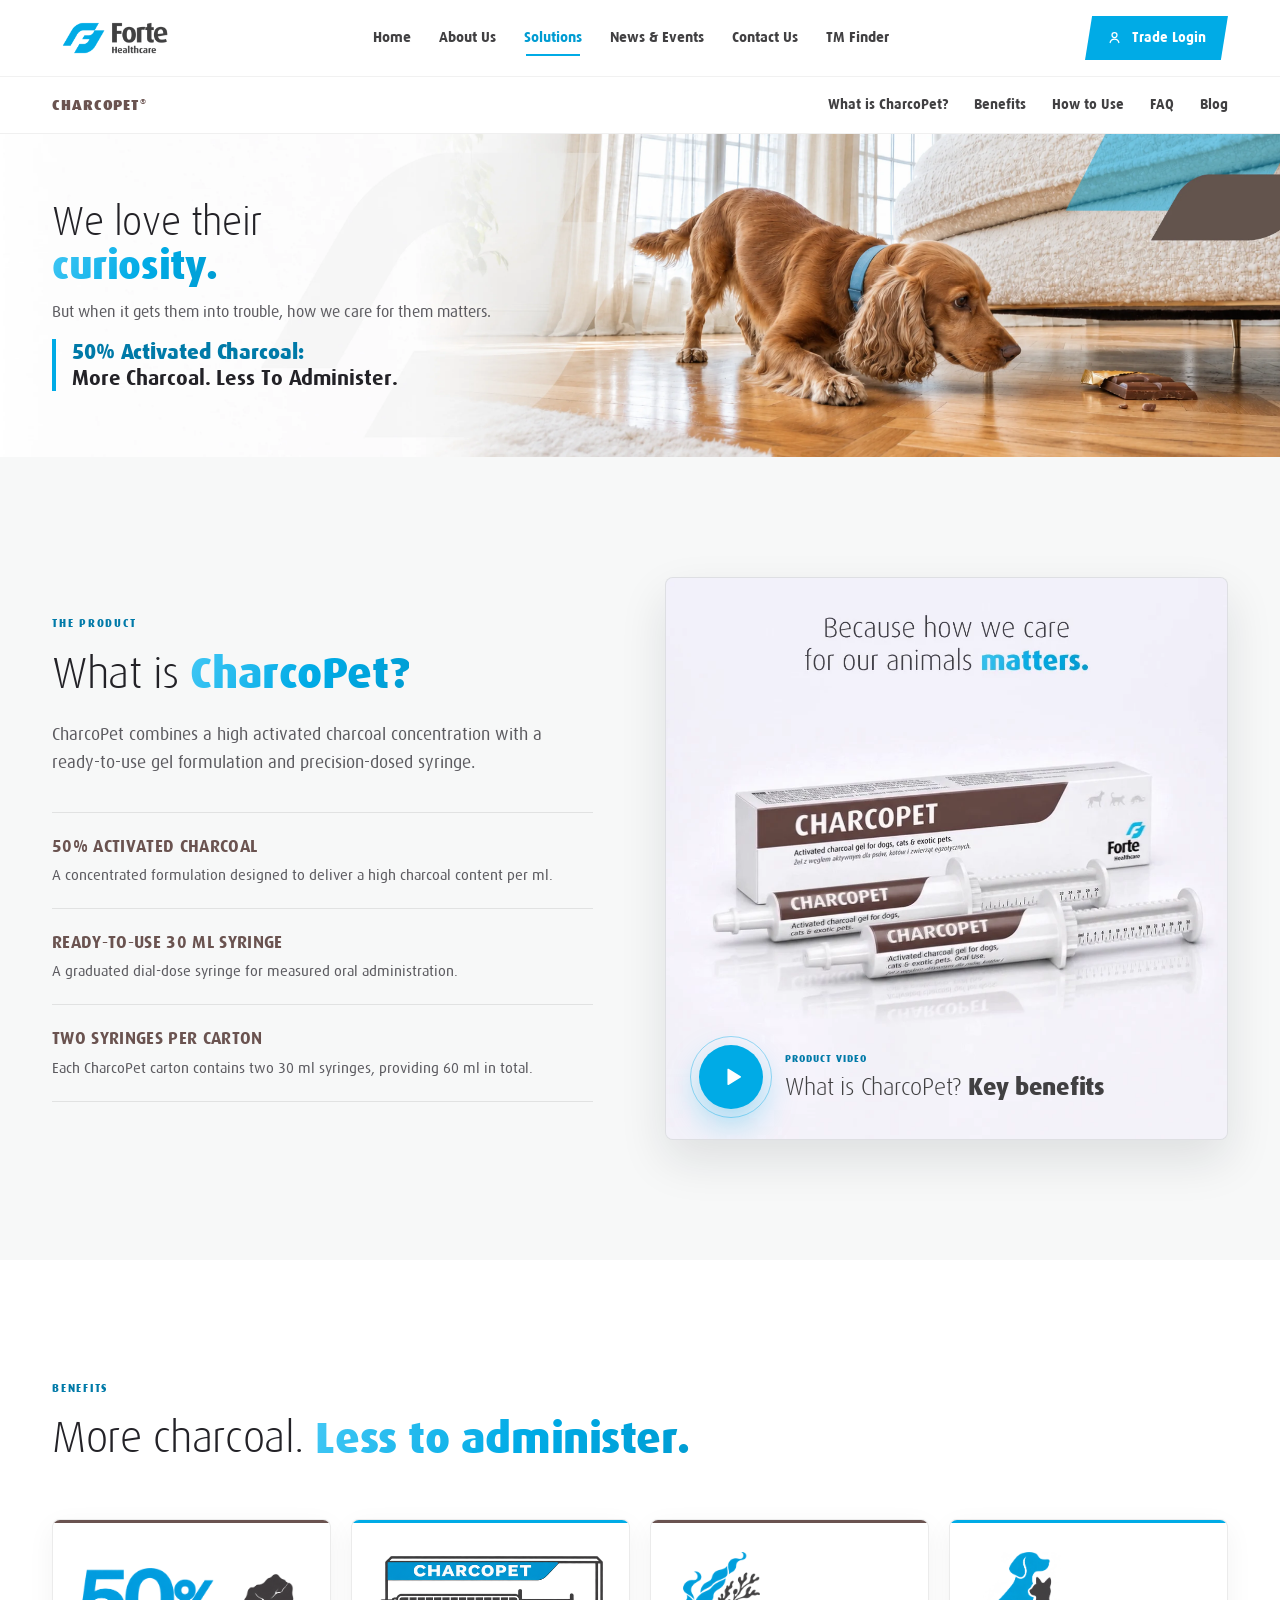
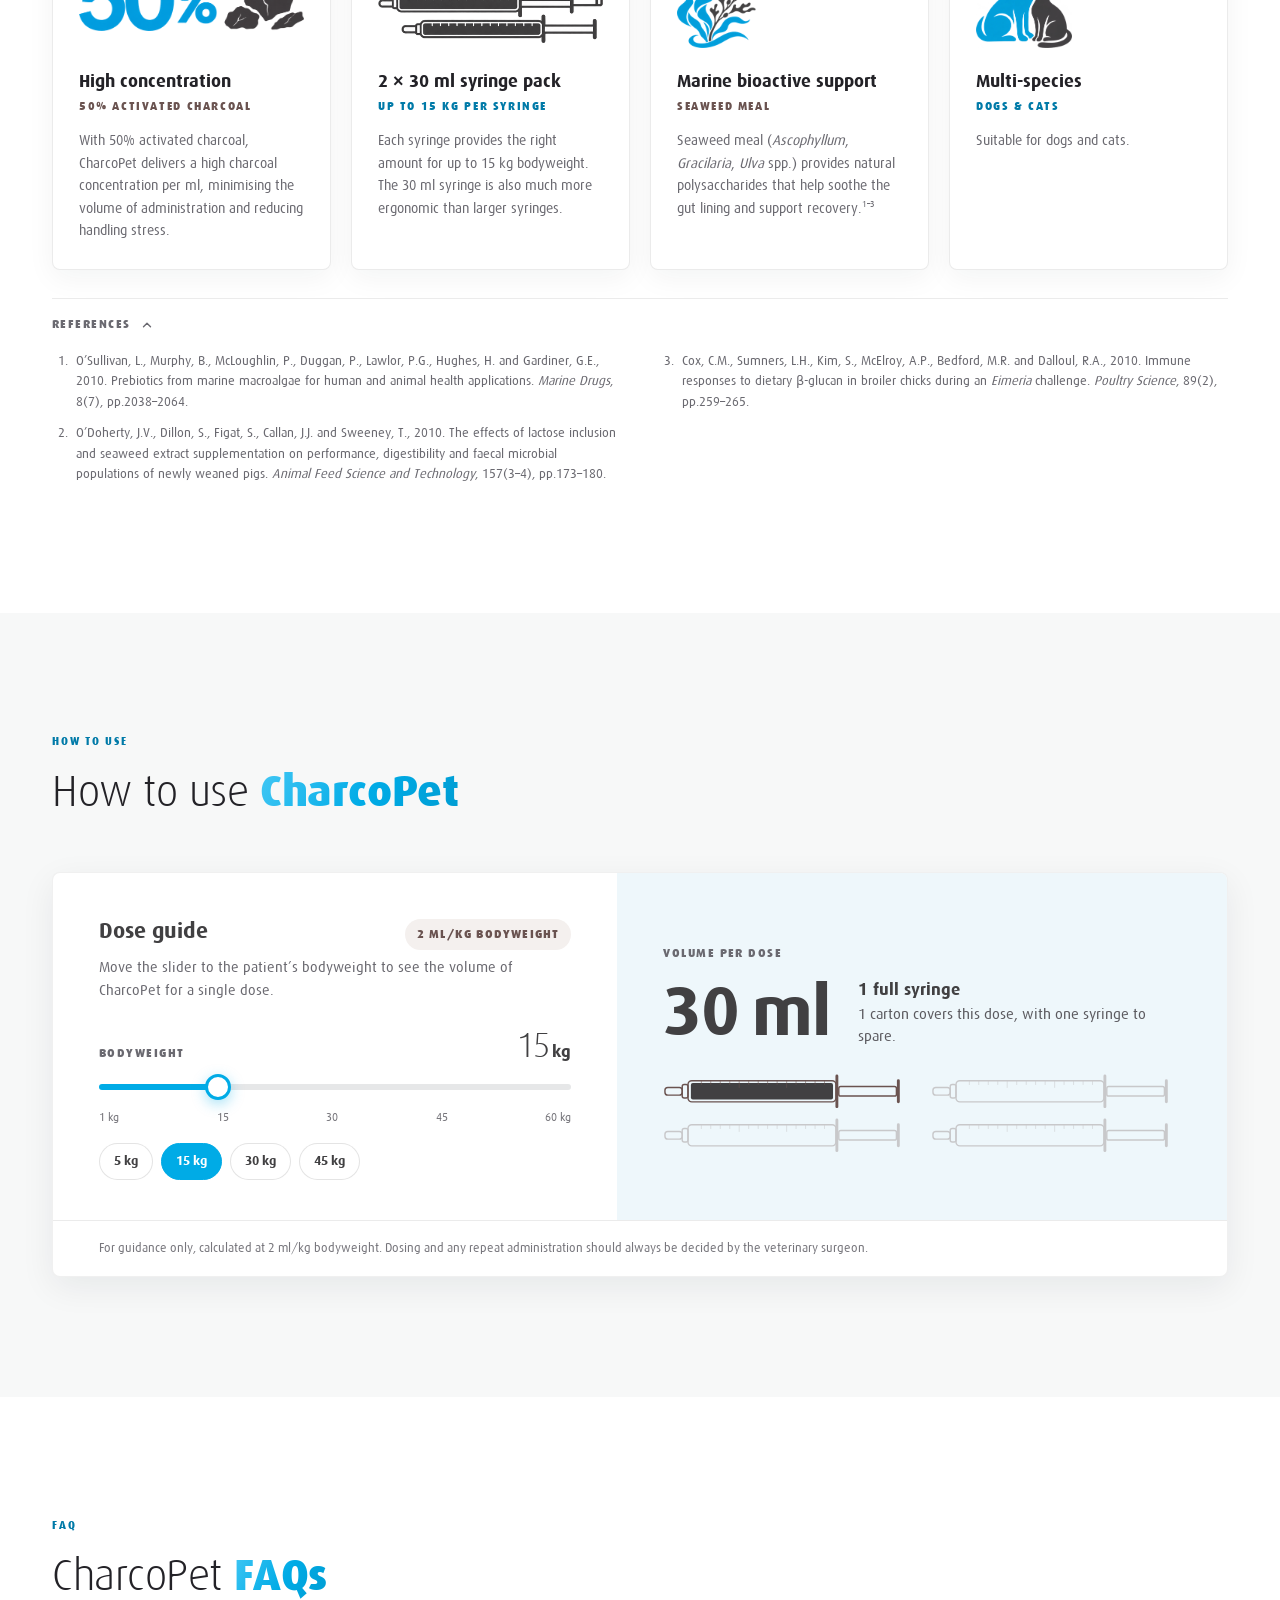
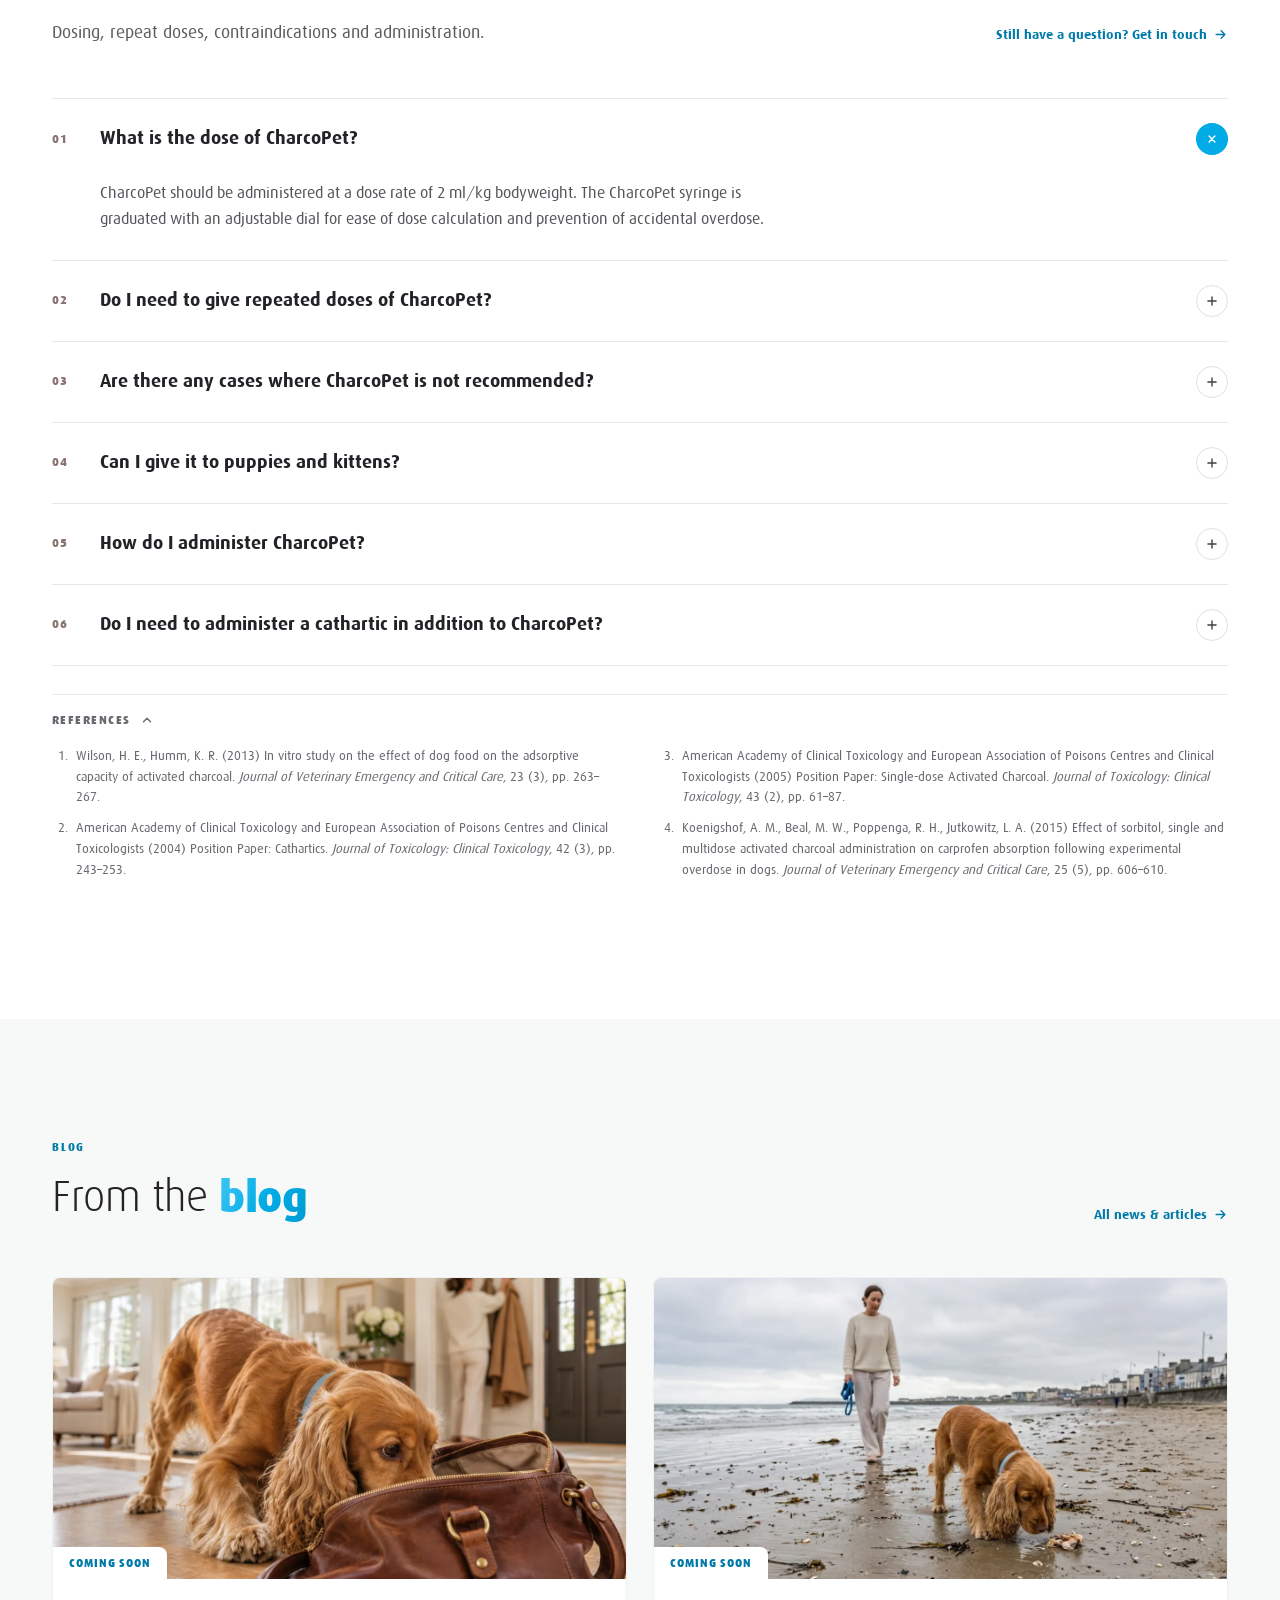
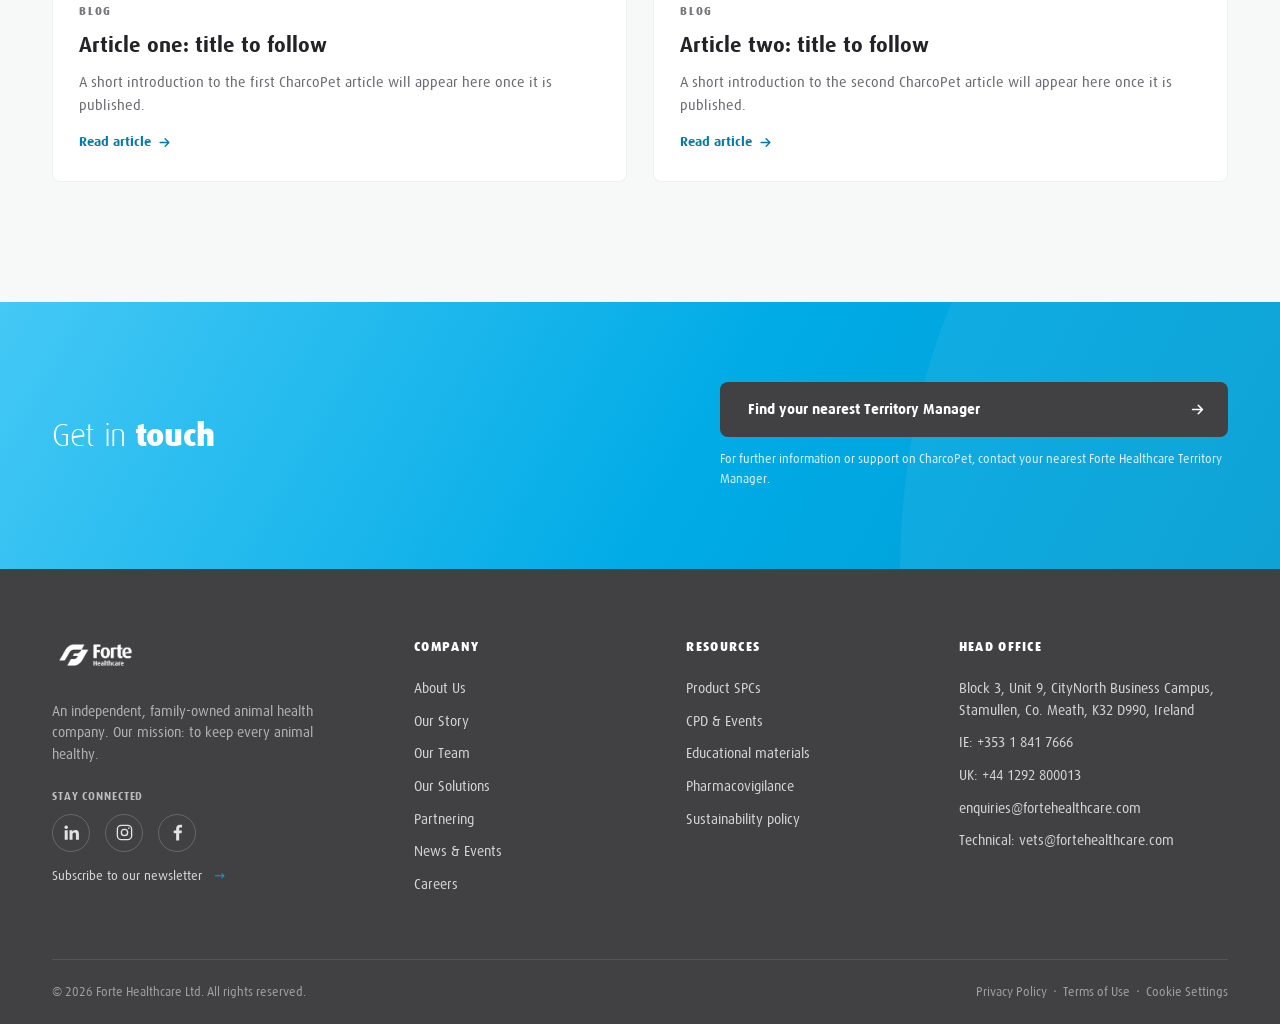
==== charcopet/index.html @ 57044b74 "CharcoPet: slower, calmer product video with the final frame as its cover Drops the 'More charcoal. " ====
<!DOCTYPE html>
<html lang="en">
<head>
<meta charset="UTF-8">
<meta name="viewport" content="width=device-width, initial-scale=1.0">
<title>CharcoPet® | 50% Activated Charcoal Gel for Dogs &amp; Cats | Forte Healthcare</title>
<meta name="description" content="CharcoPet combines a high activated charcoal concentration with a ready-to-use gel formulation and precision-dosed syringe. 50% activated charcoal: more charcoal, less to administer.">
<meta name="theme-color" content="#00abe6">

<!-- Open Graph / social -->
<meta property="og:type" content="website">
<meta property="og:site_name" content="Forte Healthcare">
<meta property="og:title" content="CharcoPet® | 50% activated charcoal gel for dogs &amp; cats">
<meta property="og:description" content="More charcoal. Less to administer. A ready-to-use activated charcoal gel in a 30 ml dial-dose syringe, two syringes per carton.">
<meta property="og:image" content="assets/img/og-charcopet.jpg">
<meta name="twitter:card" content="summary_large_image">

<link rel="icon" href="data:image/svg+xml,%3Csvg xmlns='http://www.w3.org/2000/svg' viewBox='0 0 64 64'%3E%3Crect width='64' height='64' rx='14' fill='%23414042'/%3E%3Cpath d='M20 44 L30 30 H46 L38 40 H26 L20 48Z' fill='%2300abe6'/%3E%3C/svg%3E">
<link rel="preload" href="assets/fonts/Dax-Light.woff2" as="font" type="font/woff2" crossorigin>
<link rel="preload" href="assets/fonts/Dax-ExtraBold.woff2" as="font" type="font/woff2" crossorigin>
<link rel="preload" href="assets/img/hero-banner.webp" as="image" fetchpriority="high">
<link rel="stylesheet" href="assets/css/charcopet.css">
<script>document.documentElement.classList.add('js')</script>

<!--
  INTEGRATION NOTES
  · Hero banner: assets/img/hero-banner.webp (4280 x 1080, the supplied artwork,
    no carton). All of the hero text is live and sits on the light left side of
    the picture. The photo coordinates used to keep the text clear of it are in the
    comment above .cp-hero in charcopet.css - update them if the artwork moves.
  · Header/footer links point at the Forte concept site (absolute URLs) so this
    preview works on its own. Inside the site, swap them for relative paths.
  · Product video: assets/video/charcopet-product.mp4 (square 1080 x 1080, 22 s, H.264,
    no sound) plays inside the card (data-play="inline"). To use another film, change
    data-video on .cp-video__frame; without data-play="inline" an embed URL or mp4
    opens in the pop-up player instead. An empty data-video shows "Video coming soon".
-->

<script type="application/ld+json">
{
  "@context": "https://schema.org",
  "@type": "FAQPage",
  "mainEntity": [
    {"@type": "Question", "name": "What is the dose of CharcoPet?",
     "acceptedAnswer": {"@type": "Answer", "text": "CharcoPet should be administered at a dose rate of 2 ml/kg bodyweight. The CharcoPet syringe is graduated with an adjustable dial for ease of dose calculation and prevention of accidental overdose."}},
    {"@type": "Question", "name": "Do I need to give repeated doses of CharcoPet?",
     "acceptedAnswer": {"@type": "Answer", "text": "Whether or not repeated doses are required depends on the toxin that the pet has ingested. Some toxins only require a one-off dose whereas other toxins undergo entero-hepatic recirculation and so repeated doses are advised (usually every 4–6 hours)."}},
    {"@type": "Question", "name": "Are there any cases where CharcoPet is not recommended?",
     "acceptedAnswer": {"@type": "Answer", "text": "CharcoPet should not be administered orally if the animal has reduced consciousness or swallowing ability. The risk of aspiration should be assessed before oral administration. CharcoPet may be contraindicated if the patient requires oral antidotes or treatments at the same time, as activated charcoal may cause reduced adsorption of these. Not all toxins are bound by activated charcoal, e.g. alcohols and xylitol."}},
    {"@type": "Question", "name": "Can I give it to puppies and kittens?",
     "acceptedAnswer": {"@type": "Answer", "text": "Yes, CharcoPet can be administered to puppies and kittens. Extra care should be taken with dosing and administration in young animals."}},
    {"@type": "Question", "name": "How do I administer CharcoPet?",
     "acceptedAnswer": {"@type": "Answer", "text": "CharcoPet can be administered directly into the mouth using the easy-to-use syringe. However, CharcoPet can be administered with a small amount of food if necessary. One study has shown that administering activated charcoal with a small amount of food does not reduce its clinical effect."}},
    {"@type": "Question", "name": "Do I need to administer a cathartic in addition to CharcoPet?",
     "acceptedAnswer": {"@type": "Answer", "text": "There is limited and conflicting evidence regarding the use of a cathartic with activated charcoal. No studies have proven that using a cathartic with activated charcoal improves patient survival outcomes or reduces systemic toxin levels. If a cathartic is used in addition to activated charcoal, care must be taken to ensure only one dose of the cathartic is administered, and extra precautions must be taken in patients with dehydration or electrolyte imbalances."}}
  ]
}
</script>
</head>
<body>
<a class="skip-link" href="#main">Skip to content</a>

<!-- Shared icons -->
<svg width="0" height="0" aria-hidden="true" focusable="false" style="position:absolute">
  <defs>
    <symbol id="cpArrow" viewBox="0 0 24 24"><path d="M5 12h14M13 6l6 6-6 6" fill="none" stroke="currentColor" stroke-width="2.2" stroke-linecap="round" stroke-linejoin="round"/></symbol>
  </defs>
</svg>

<!-- ===================== SITE HEADER ===================== -->
<header class="site-header" id="header">
  <div class="wrap nav">
    <a class="logo" href="https://forte-healthcare-concept.forte-health-4559.chatgpt.site/" aria-label="Forte Healthcare — Home">
      <img src="assets/img/forte-logo.png" alt="Forte Healthcare" width="126" height="52">
    </a>
    <nav class="menu" id="menu" aria-label="Main navigation">
      <a href="https://forte-healthcare-concept.forte-health-4559.chatgpt.site/">Home</a>
      <a href="https://forte-healthcare-concept.forte-health-4559.chatgpt.site/about.html">About Us</a>
      <a href="https://forte-healthcare-concept.forte-health-4559.chatgpt.site/products.html" class="active" aria-current="page">Solutions</a>
      <a href="https://forte-healthcare-concept.forte-health-4559.chatgpt.site/news-events.html">News &amp; Events</a>
      <a href="https://forte-healthcare-concept.forte-health-4559.chatgpt.site/contact.html">Contact Us</a>
      <a href="https://forte-healthcare-concept.forte-health-4559.chatgpt.site/tm-finder.html">TM Finder</a>
    </nav>
    <div class="nav-right">
      <a href="https://forte-healthcare-concept.forte-health-4559.chatgpt.site/" class="nav-cta">
        <svg width="15" height="15" viewBox="0 0 24 24" fill="none" stroke="currentColor" stroke-width="2" stroke-linecap="round" aria-hidden="true"><circle cx="12" cy="8" r="4"/><path d="M5 20c.8-3.5 3.6-5.5 7-5.5s6.2 2 7 5.5"/></svg>
        Trade Login
      </a>
    </div>
    <button class="burger" id="burger" aria-label="Open menu" aria-expanded="false" aria-controls="menu">
      <span></span><span></span><span></span>
    </button>
  </div>
</header>

<main id="main">

<!-- ===================== IN-PAGE NAVIGATION ===================== -->
<nav class="cp-subnav" id="cpSubnav" aria-label="CharcoPet page sections">
  <div class="wrap cp-subnav__in">
    <a class="cp-subnav__brand" href="#main">CharcoPet<sup>®</sup></a>
    <div class="cp-subnav__links" id="cpSubnavLinks">
      <a href="#what-is-charcopet">What is CharcoPet?</a>
      <a href="#benefits">Benefits</a>
      <a href="#how-to-use">How to Use</a>
      <a href="#faq">FAQ</a>
      <a href="#blog">Blog</a>
    </div>
  </div>
  <span class="cp-subnav__progress" aria-hidden="true"></span>
</nav>

<!-- ===================== HERO =====================
     Static banner with all of the hero text live over its light left side. -->
<section class="cp-hero" aria-labelledby="cp-hero-title">
  <div class="cp-hero__media">
    <img src="assets/img/hero-banner.webp" width="4280" height="1080" alt="A curious cocker spaniel sniffing a bar of chocolate on a wooden floor" fetchpriority="high" decoding="async">
  </div>
  <div class="wrap cp-hero__in">
    <div class="cp-hero__copy">
      <h1 class="reveal" id="cp-hero-title">We love their<br><em>curiosity.</em></h1>
      <p class="lead reveal d1">But when it gets them into trouble, how we care for them matters.</p>
      <p class="cp-keymsg reveal d2"><b>50% Activated Charcoal:</b> <span>More Charcoal. Less To Administer.</span></p>
    </div>
  </div>
</section>

<!-- ===================== WHAT IS CHARCOPET ===================== -->
<section class="section section-tint cp-anchor" id="what-is-charcopet" aria-labelledby="what-title">
  <div class="wrap">
    <div class="cp-what">
      <div>
        <p class="eyebrow reveal">The product</p>
        <h2 class="reveal" id="what-title">What is <em>CharcoPet?</em></h2>
        <p class="lead reveal d1">CharcoPet combines a high activated charcoal concentration with a ready-to-use gel formulation and precision-dosed syringe.</p>

        <ul class="cp-features">
          <li class="cp-feature reveal d1">
            <h3>50% activated charcoal</h3>
            <p>A concentrated formulation designed to deliver a high charcoal content per ml.</p>
          </li>
          <li class="cp-feature reveal d2">
            <h3>Ready-to-use 30 ml syringe</h3>
            <p>A graduated dial-dose syringe for measured oral administration.</p>
          </li>
          <li class="cp-feature reveal d3">
            <h3>Two syringes per carton</h3>
            <p>Each CharcoPet carton contains two 30 ml syringes, providing 60 ml in total.</p>
          </li>
        </ul>
      </div>

      <!-- Product video: square 1080x1080, 22 s, no sound; plays inside the card -->
      <figure class="cp-video cp-video--product reveal d2">
        <div class="cp-video__frame" data-video="assets/video/charcopet-product.mp4" data-play="inline" data-video-title="What is CharcoPet? Key benefits">
          <img class="cp-video__cover" src="assets/img/video-poster.webp" width="1080" height="1080" alt="CharcoPet carton with two 30 ml dial-dose syringes" loading="lazy" decoding="async">
          <button class="cp-video__start" type="button">
            <span class="cp-video__soon">Video coming soon</span>
            <span class="cp-video__meta">
              <span class="cp-video__play" aria-hidden="true"><svg viewBox="0 0 24 24"><path d="M6 3.8v16.4a.8.8 0 0 0 1.2.7l13.4-8.2a.8.8 0 0 0 0-1.4L7.2 3.1A.8.8 0 0 0 6 3.8Z" fill="currentColor"/></svg></span>
              <span class="cp-video__text">
                <span class="micro-label">Product video</span>
                <span class="cp-video__title">What is CharcoPet? <b>Key benefits</b></span>
              </span>
            </span>
          </button>
        </div>
      </figure>
    </div>
  </div>
</section>

<!-- ===================== BENEFITS ===================== -->
<section class="section cp-anchor" id="benefits" aria-labelledby="benefits-title">
  <div class="wrap">
    <div class="section-head">
      <div>
        <p class="eyebrow reveal">Benefits</p>
        <h2 class="reveal" id="benefits-title">More charcoal. <em>Less to administer.</em></h2>
      </div>
    </div>

    <div class="cp-benefits">
      <article class="cp-benefit reveal" style="--unit:var(--cp-taupe);--unit-ink:var(--cp-taupe)">
        <div class="cp-benefit__art"><img src="assets/img/benefit-concentration.webp" width="580" height="161" alt="" loading="lazy" decoding="async"></div>
        <h3>High concentration</h3>
        <p class="cp-benefit__area">50% activated charcoal</p>
        <p>With 50% activated charcoal, CharcoPet delivers a high charcoal concentration per ml, minimising the volume of administration and reducing handling stress.</p>
      </article>

      <article class="cp-benefit reveal d1" style="--unit:var(--forte-blue);--unit-ink:var(--forte-blue-ink)">
        <div class="cp-benefit__art"><img src="assets/img/benefit-pack.webp" width="440" height="169" alt="" loading="lazy" decoding="async"></div>
        <h3>2 × 30 ml syringe pack</h3>
        <p class="cp-benefit__area">Up to 15 kg per syringe</p>
        <p>Each syringe provides the right amount for up to 15 kg bodyweight. The 30 ml syringe is also much more ergonomic than larger syringes.</p>
      </article>

      <article class="cp-benefit reveal d2" style="--unit:var(--cp-taupe);--unit-ink:var(--cp-taupe)">
        <div class="cp-benefit__art"><img src="assets/img/benefit-marine.webp" width="220" height="256" alt="" loading="lazy" decoding="async"></div>
        <h3>Marine bioactive support</h3>
        <p class="cp-benefit__area">Seaweed meal</p>
        <p>Seaweed meal (<em>Ascophyllum</em>, <em>Gracilaria</em>, <em>Ulva</em> spp.) provides natural polysaccharides that help soothe the gut lining and support recovery.<sup>1–3</sup></p>
      </article>

      <article class="cp-benefit reveal d3" style="--unit:var(--forte-blue);--unit-ink:var(--forte-blue-ink)">
        <div class="cp-benefit__art"><img src="assets/img/benefit-species.webp" width="255" height="256" alt="" loading="lazy" decoding="async"></div>
        <h3>Multi-species</h3>
        <p class="cp-benefit__area">Dogs &amp; cats</p>
        <p>Suitable for dogs and cats.</p>
      </article>
    </div>

    <details class="cp-refs" open>
      <summary>References
        <svg width="14" height="14" viewBox="0 0 24 24" fill="none" stroke="currentColor" stroke-width="2.4" stroke-linecap="round" stroke-linejoin="round" aria-hidden="true"><path d="m6 9 6 6 6-6"/></svg>
      </summary>
      <ol>
        <li>O’Sullivan, L., Murphy, B., McLoughlin, P., Duggan, P., Lawlor, P.G., Hughes, H. and Gardiner, G.E., 2010. Prebiotics from marine macroalgae for human and animal health applications. <em>Marine Drugs</em>, 8(7), pp.2038–2064.</li>
        <li>O’Doherty, J.V., Dillon, S., Figat, S., Callan, J.J. and Sweeney, T., 2010. The effects of lactose inclusion and seaweed extract supplementation on performance, digestibility and faecal microbial populations of newly weaned pigs. <em>Animal Feed Science and Technology</em>, 157(3–4), pp.173–180.</li>
        <li>Cox, C.M., Sumners, L.H., Kim, S., McElroy, A.P., Bedford, M.R. and Dalloul, R.A., 2010. Immune responses to dietary β-glucan in broiler chicks during an <em>Eimeria</em> challenge. <em>Poultry Science</em>, 89(2), pp.259–265.</li>
      </ol>
    </details>
  </div>
</section>

<!-- ===================== HOW TO USE ===================== -->
<section class="section section-tint cp-anchor" id="how-to-use" aria-labelledby="how-title">
  <div class="wrap">
    <div class="section-head">
      <div>
        <p class="eyebrow reveal">How to use</p>
        <h2 class="reveal" id="how-title">How to use <em>CharcoPet</em></h2>
      </div>
    </div>

    <!-- Interactive dose guide (2 ml/kg) -->
    <div class="cp-dose reveal" id="cpDose">
      <div class="cp-dose__panel cp-dose__panel--in">
        <div class="cp-dose__head">
          <h3>Dose guide</h3>
          <span class="cp-dose__rate">2 ml/kg bodyweight</span>
        </div>
        <p class="cp-dose__intro">Move the slider to the patient’s bodyweight to see the volume of CharcoPet for a single dose.</p>

        <label class="cp-dose__label" for="cpWeight">
          <span>Bodyweight</span>
          <output class="cp-dose__weight" id="cpWeightOut" for="cpWeight">15<small>kg</small></output>
        </label>
        <input class="cp-range" id="cpWeight" type="range" min="1" max="60" step="0.5" value="15" aria-describedby="cpDoseNote">
        <div class="cp-dose__scale" aria-hidden="true"><span>1 kg</span><span>15</span><span>30</span><span>45</span><span>60 kg</span></div>
        <div class="cp-presets" role="group" aria-label="Quick bodyweights">
          <button type="button" data-kg="5">5 kg</button>
          <button type="button" data-kg="15" aria-pressed="true">15 kg</button>
          <button type="button" data-kg="30">30 kg</button>
          <button type="button" data-kg="45">45 kg</button>
        </div>
      </div>

      <div class="cp-dose__panel cp-dose__panel--out">
        <p class="cp-dose__label cp-dose__label--out">Volume per dose</p>
        <div class="cp-result" aria-live="polite">
          <p class="cp-result__ml"><span id="cpMl">30</span><small>ml</small></p>
          <p class="cp-result__text"><b id="cpSyringeText">1 full syringe</b><span id="cpCartonText">1 carton covers this dose, with one syringe to spare.</span></p>
          <div class="cp-barrels" id="cpBarrels" aria-hidden="true"></div>
        </div>
      </div>

      <p class="cp-dose__note" id="cpDoseNote">For guidance only, calculated at 2 ml/kg bodyweight. Dosing and any repeat administration should always be decided by the veterinary surgeon.</p>
    </div>
  </div>
</section>

<!-- ===================== FAQ ===================== -->
<section class="section cp-anchor" id="faq" aria-labelledby="faq-title">
  <div class="wrap">
    <div class="section-head">
      <div>
        <p class="eyebrow reveal">FAQ</p>
        <h2 class="reveal" id="faq-title">CharcoPet <em>FAQs</em></h2>
        <p class="lead reveal d1">Dosing, repeat doses, contraindications and administration.</p>
      </div>
      <a class="text-link reveal" href="#get-in-touch">Still have a question? Get in touch
        <svg width="15" height="15" aria-hidden="true"><use href="#cpArrow"/></svg>
      </a>
    </div>

    <div class="cp-faq">
      <div class="cp-faq__list">
        <details class="cp-faq__item" name="cp-faq" open>
          <summary><span class="cp-faq__n" aria-hidden="true">01</span><span>What is the dose of CharcoPet?</span><span class="cp-faq__icon" aria-hidden="true"><svg viewBox="0 0 24 24" fill="none" stroke="currentColor" stroke-width="2.4" stroke-linecap="round"><path d="M12 5v14M5 12h14"/></svg></span></summary>
          <div class="cp-faq__body">
            <p>CharcoPet should be administered at a dose rate of 2 ml/kg bodyweight. The CharcoPet syringe is graduated with an adjustable dial for ease of dose calculation and prevention of accidental overdose.</p>
          </div>
        </details>

        <details class="cp-faq__item" name="cp-faq">
          <summary><span class="cp-faq__n" aria-hidden="true">02</span><span>Do I need to give repeated doses of CharcoPet?</span><span class="cp-faq__icon" aria-hidden="true"><svg viewBox="0 0 24 24" fill="none" stroke="currentColor" stroke-width="2.4" stroke-linecap="round"><path d="M12 5v14M5 12h14"/></svg></span></summary>
          <div class="cp-faq__body">
            <p>Whether or not repeated doses are required depends on the toxin that the pet has ingested. Some toxins only require a one-off dose whereas other toxins undergo entero-hepatic recirculation and so repeated doses are advised (usually every 4–6 hours).</p>
          </div>
        </details>

        <details class="cp-faq__item" name="cp-faq">
          <summary><span class="cp-faq__n" aria-hidden="true">03</span><span>Are there any cases where CharcoPet is not recommended?</span><span class="cp-faq__icon" aria-hidden="true"><svg viewBox="0 0 24 24" fill="none" stroke="currentColor" stroke-width="2.4" stroke-linecap="round"><path d="M12 5v14M5 12h14"/></svg></span></summary>
          <div class="cp-faq__body">
            <p>CharcoPet should not be administered orally if the animal has reduced consciousness or swallowing ability. The risk of aspiration should be assessed before oral administration.</p>
            <p>CharcoPet may be contraindicated if the patient requires oral antidotes or treatments at the same time, as activated charcoal may cause reduced adsorption of these.</p>
            <p>Not all toxins are bound by activated charcoal, e.g. alcohols and xylitol.</p>
          </div>
        </details>

        <details class="cp-faq__item" name="cp-faq">
          <summary><span class="cp-faq__n" aria-hidden="true">04</span><span>Can I give it to puppies and kittens?</span><span class="cp-faq__icon" aria-hidden="true"><svg viewBox="0 0 24 24" fill="none" stroke="currentColor" stroke-width="2.4" stroke-linecap="round"><path d="M12 5v14M5 12h14"/></svg></span></summary>
          <div class="cp-faq__body">
            <p>Yes, CharcoPet can be administered to puppies and kittens. Extra care should be taken with dosing and administration in young animals.</p>
          </div>
        </details>

        <details class="cp-faq__item" name="cp-faq">
          <summary><span class="cp-faq__n" aria-hidden="true">05</span><span>How do I administer CharcoPet?</span><span class="cp-faq__icon" aria-hidden="true"><svg viewBox="0 0 24 24" fill="none" stroke="currentColor" stroke-width="2.4" stroke-linecap="round"><path d="M12 5v14M5 12h14"/></svg></span></summary>
          <div class="cp-faq__body">
            <p>CharcoPet can be administered directly into the mouth using the easy-to-use syringe. However, CharcoPet can be administered with a small amount of food if necessary. One study has shown that administering activated charcoal with a small amount of food does not reduce its clinical effect.<sup><a href="#faq-ref-1" aria-label="Reference 1">1</a></sup></p>
          </div>
        </details>

        <details class="cp-faq__item" name="cp-faq">
          <summary><span class="cp-faq__n" aria-hidden="true">06</span><span>Do I need to administer a cathartic in addition to CharcoPet?</span><span class="cp-faq__icon" aria-hidden="true"><svg viewBox="0 0 24 24" fill="none" stroke="currentColor" stroke-width="2.4" stroke-linecap="round"><path d="M12 5v14M5 12h14"/></svg></span></summary>
          <div class="cp-faq__body">
            <p>There is limited and conflicting evidence regarding the use of a cathartic with activated charcoal. A 2004 position paper stated that in humans the routine use of a cathartic with activated charcoal is not endorsed.<sup><a href="#faq-ref-2" aria-label="Reference 2">2</a></sup></p>
            <p>A 2005 position paper stated that cathartics should never be administered to the poisoned patient (human) with or without the administration of activated charcoal.<sup><a href="#faq-ref-3" aria-label="Reference 3">3</a></sup></p>
            <p>There are very limited studies in animals regarding the use of cathartics in poisoned patients. No studies have proven that using a cathartic with activated charcoal improves patient survival outcomes or reduces systemic toxin levels. One 2015 study concluded that activated charcoal with a cathartic was as effective as multi-dose activated charcoal (without a cathartic) in reducing serum carprofen level in a study in 8 dogs.<sup><a href="#faq-ref-4" aria-label="Reference 4">4</a></sup></p>
            <p>If a cathartic is used in addition to activated charcoal, then care must be taken to ensure only one dose of the cathartic is administered and extra precautions must be taken in patients with dehydration or electrolyte imbalances.</p>
          </div>
        </details>
      </div>

      <details class="cp-refs" id="faq-refs" open>
        <summary>References
          <svg width="14" height="14" viewBox="0 0 24 24" fill="none" stroke="currentColor" stroke-width="2.4" stroke-linecap="round" stroke-linejoin="round" aria-hidden="true"><path d="m6 9 6 6 6-6"/></svg>
        </summary>
        <ol>
          <li id="faq-ref-1">Wilson, H. E., Humm, K. R. (2013) In vitro study on the effect of dog food on the adsorptive capacity of activated charcoal. <em>Journal of Veterinary Emergency and Critical Care</em>, 23 (3), pp. 263–267.</li>
          <li id="faq-ref-2">American Academy of Clinical Toxicology and European Association of Poisons Centres and Clinical Toxicologists (2004) Position Paper: Cathartics. <em>Journal of Toxicology: Clinical Toxicology</em>, 42 (3), pp. 243–253.</li>
          <li id="faq-ref-3">American Academy of Clinical Toxicology and European Association of Poisons Centres and Clinical Toxicologists (2005) Position Paper: Single-dose Activated Charcoal. <em>Journal of Toxicology: Clinical Toxicology</em>, 43 (2), pp. 61–87.</li>
          <li id="faq-ref-4">Koenigshof, A. M., Beal, M. W., Poppenga, R. H., Jutkowitz, L. A. (2015) Effect of sorbitol, single and multidose activated charcoal administration on carprofen absorption following experimental overdose in dogs. <em>Journal of Veterinary Emergency and Critical Care</em>, 25 (5), pp. 606–610.</li>
        </ol>
      </details>
    </div>
  </div>
</section>

<!-- ===================== BLOG ===================== -->
<section class="section section-tint cp-anchor" id="blog" aria-labelledby="blog-title">
  <div class="wrap">
    <div class="section-head">
      <div>
        <p class="eyebrow reveal">Blog</p>
        <h2 class="reveal" id="blog-title">From the <em>blog</em></h2>
      </div>
      <a class="text-link reveal" href="https://forte-healthcare-concept.forte-health-4559.chatgpt.site/news-events.html">All news &amp; articles
        <svg width="15" height="15" aria-hidden="true"><use href="#cpArrow"/></svg>
      </a>
    </div>

    <!-- Placeholder cards: replace image, title, intro and link when the two articles are supplied -->
    <div class="cp-blog">
      <article class="news-card reveal">
        <div class="news-media">
          <img class="cp-blog__img cp-blog__img--a" src="assets/img/curious-handbag.webp" width="1600" height="904" alt="A cocker spaniel with its head deep in an open leather handbag in a family hallway, while its owner hangs up a coat in the background" loading="lazy" decoding="async">
          <span class="date">Coming soon</span>
        </div>
        <div class="news-body">
          <span class="cat">Blog</span>
          <h3>Article one: title to follow</h3>
          <p>A short introduction to the first CharcoPet article will appear here once it is published.</p>
          <span class="text-link" aria-hidden="true">Read article <svg width="15" height="15"><use href="#cpArrow"/></svg></span>
        </div>
      </article>
      <article class="news-card reveal d1">
        <div class="news-media">
          <img class="cp-blog__img cp-blog__img--b" src="assets/img/curious-beach.webp" width="1600" height="679" alt="A cocker spaniel sniffing washed-up debris on a beach while its owner walks behind it holding the lead" loading="lazy" decoding="async">
          <span class="date">Coming soon</span>
        </div>
        <div class="news-body">
          <span class="cat">Blog</span>
          <h3>Article two: title to follow</h3>
          <p>A short introduction to the second CharcoPet article will appear here once it is published.</p>
          <span class="text-link" aria-hidden="true">Read article <svg width="15" height="15"><use href="#cpArrow"/></svg></span>
        </div>
      </article>
    </div>
  </div>
</section>

<!-- ===================== GET IN TOUCH ===================== -->
<!-- Same band as the newsletter band on the Forte home page: heading left, action + note right -->
<section class="section newsletter cp-anchor" id="get-in-touch" aria-labelledby="contact-title">
  <div class="wrap nl-grid reveal">
    <div>
      <h2 id="contact-title">Get in <em>touch</em></h2>
    </div>
    <div>
      <a class="nl-cta" href="https://forte-healthcare-concept.forte-health-4559.chatgpt.site/tm-finder.html">
        Find your nearest Territory Manager
        <svg width="17" height="17" aria-hidden="true"><use href="#cpArrow"/></svg>
      </a>
      <p class="nl-note">For further information or support on CharcoPet, contact your nearest Forte Healthcare Territory Manager.</p>
    </div>
  </div>
</section>

</main>

<!-- ===================== SITE FOOTER (same as the Forte home page) ===================== -->
<footer class="site-footer">
  <div class="wrap">
    <div class="footer-top">
      <div>
        <div class="f-logo"><img src="assets/img/forte-logo.png" alt="Forte Healthcare" width="87" height="36" loading="lazy"></div>
        <p class="f-tagline">An independent, family-owned animal health company. Our mission: to keep every animal healthy.</p><div class="footer-connect"><p>Stay connected</p><div class="footer-social-links"><a href="https://www.linkedin.com/company/forte-healthcare-ltd" target="_blank" rel="noopener" aria-label="LinkedIn" title="LinkedIn"><svg viewBox="0 0 24 24" width="19" height="19" fill="currentColor" aria-hidden="true"><path d="M5.3 3a2.3 2.3 0 1 0 0 4.6 2.3 2.3 0 0 0 0-4.6ZM3.4 9h3.8v12H3.4V9Zm6.1 0h3.6v1.6h.1c.5-.9 1.7-1.9 3.6-1.9 3.9 0 4.6 2.5 4.6 5.7V21h-3.8v-5.9c0-1.4 0-3.2-2-3.2s-2.3 1.5-2.3 3.1v6H9.5V9Z"/></svg></a><a href="https://www.instagram.com/fortehealthcareltd/" target="_blank" rel="noopener" aria-label="Instagram" title="Instagram"><svg viewBox="0 0 24 24" width="19" height="19" fill="none" stroke="currentColor" stroke-width="1.7" aria-hidden="true"><rect x="3" y="3" width="18" height="18" rx="5"/><circle cx="12" cy="12" r="4"/><circle cx="17.5" cy="6.5" r="1" fill="currentColor" stroke="none"/></svg></a><a href="https://www.facebook.com/fortehealthcare/" target="_blank" rel="noopener" aria-label="Facebook" title="Facebook"><svg viewBox="0 0 24 24" width="19" height="19" fill="currentColor" aria-hidden="true"><path d="M14.1 22v-9h3l.5-3.5h-3.5V7.3c0-1 .3-1.7 1.8-1.7h1.9V2.4c-.3 0-1.5-.1-2.8-.1-2.8 0-4.7 1.7-4.7 4.8v2.4H7.2V13h3.1v9h3.8Z"/></svg></a></div><a class="footer-newsletter-link" href="https://forte-healthcare-concept.forte-health-4559.chatgpt.site/news-events.html#subscribe">Subscribe to our newsletter <span aria-hidden="true">→</span></a></div>
      </div>
      <div>
        <h4>Company</h4>
        <a href="https://forte-healthcare-concept.forte-health-4559.chatgpt.site/about.html">About Us</a>
        <a href="https://forte-healthcare-concept.forte-health-4559.chatgpt.site/our-story.html">Our Story</a>
        <a href="https://forte-healthcare-concept.forte-health-4559.chatgpt.site/team.html">Our Team</a>
        <a href="https://forte-healthcare-concept.forte-health-4559.chatgpt.site/products.html">Our Solutions</a>
        <a href="https://forte-healthcare-concept.forte-health-4559.chatgpt.site/#partner">Partnering</a>
        <a href="https://forte-healthcare-concept.forte-health-4559.chatgpt.site/news-events.html">News &amp; Events</a>
        <a href="https://forte-healthcare-concept.forte-health-4559.chatgpt.site/">Careers</a>
      </div>
      <div>
        <h4>Resources</h4>
        <a href="https://forte-healthcare-concept.forte-health-4559.chatgpt.site/">Product SPCs</a>
        <a href="https://forte-healthcare-concept.forte-health-4559.chatgpt.site/">CPD &amp; Events</a>
        <a href="https://forte-healthcare-concept.forte-health-4559.chatgpt.site/">Educational materials</a>
        <a href="https://forte-healthcare-concept.forte-health-4559.chatgpt.site/">Pharmacovigilance</a>
        <a href="https://forte-healthcare-concept.forte-health-4559.chatgpt.site/">Sustainability policy</a>
      </div>
      <div>
        <h4>Head Office</h4>
        <p>Block 3, Unit 9, CityNorth Business Campus,<br>Stamullen, Co. Meath, K32 D990, Ireland</p>
        <a href="tel:+35318417666">IE: +353 1 841 7666</a>
        <a href="tel:+441292800013">UK: +44 1292 800013</a>
        <a href="mailto:enquiries@fortehealthcare.com">enquiries@fortehealthcare.com</a>
        <a href="mailto:vets@fortehealthcare.com">Technical: vets@fortehealthcare.com</a>
      </div>
    </div>
    <div class="footer-bottom">
      <span>© <span id="cpYear">2026</span> Forte Healthcare Ltd. All rights reserved.</span>
      <span><a href="https://forte-healthcare-concept.forte-health-4559.chatgpt.site/">Privacy Policy</a> &nbsp;·&nbsp; <a href="https://forte-healthcare-concept.forte-health-4559.chatgpt.site/">Terms of Use</a> &nbsp;·&nbsp; <a href="https://forte-healthcare-concept.forte-health-4559.chatgpt.site/">Cookie Settings</a></span>
    </div>
  </div>
</footer>

<!-- Video player (used once data-video is filled in) -->
<dialog class="cp-video-dialog" id="cpVideoDialog" aria-label="Video player">
  <button class="cp-video-dialog__close" type="button" aria-label="Close video">&times;</button>
  <div class="cp-video-dialog__body" id="cpVideoBody"></div>
</dialog>

<script src="assets/js/charcopet.js" defer></script>
</body>
</html>
---- charcopet/assets/css/charcopet.css ----
/* ==========================================================================
   CharcoPet landing page — Forte Healthcare
   --------------------------------------------------------------------------
   1. Site foundation  — tokens, type, header, buttons, cards, footer.
      Mirrors assets/style.css of the new Forte Healthcare site so this page
      reads as part of it. When the page is dropped into that site, section 1
      can be removed and the site stylesheet used instead.
   2. CharcoPet components (cp-*) — everything specific to this page.
   ========================================================================== */

/* ============================ 1. SITE FOUNDATION ========================== */
:root{
  --forte-blue:#00abe6;
  --forte-blue-deep:#009cd2;
  --forte-blue-light:#44c8f5;
  --forte-blue-ink:#007aa8;          /* AA-contrast blue for small text on white */
  --forte-black:#414042;
  --forte-grey:#e6e7e8;
  --forte-grey-tint:#f7f8f8;
  --ink:#232227;
  --white:#ffffff;
  --grad:linear-gradient(120deg,#44c8f5 0%,#00abe6 55%,#009cd2 100%);

  --shadow-soft:0 10px 34px rgba(20,30,40,.07);
  --shadow-lift:0 20px 48px rgba(20,30,40,.11);
  --shadow-blue:0 14px 36px rgba(0,171,230,.22);
  --ease:cubic-bezier(.22,.8,.3,1);
  --max:1240px;
  --chamfer:polygon(5% 0,100% 0,95% 100%,0 100%);
  --chamfer-corner:polygon(0 0,100% 0,100% calc(100% - 32px),calc(100% - 18.5px) 100%,0 100%);

  /* CharcoPet product palette — sampled from the pack artwork */
  --cp-taupe:#6a5350;
  --cp-taupe-deep:#54413f;
  --cp-taupe-light:#8a7470;
  --cp-taupe-tint:#f4f0ee;
  --cp-taupe-line:rgba(106,83,80,.16);
  --cp-grad-taupe:linear-gradient(120deg,#7d6561 0%,#6a5350 52%,#54413f 100%);

  --header-h:76px;
  --cp-subnav-h:56px;
  --cp-header-offset:var(--header-h);
}

@font-face{font-family:'Dax';src:url('../fonts/Dax-Light.woff2') format('woff2');font-weight:300;font-style:normal;font-display:swap}
@font-face{font-family:'Dax';src:url('../fonts/Dax-Regular.woff2') format('woff2');font-weight:400;font-style:normal;font-display:swap}
@font-face{font-family:'Dax';src:url('../fonts/Dax-Bold.woff2') format('woff2');font-weight:700;font-style:normal;font-display:swap}
@font-face{font-family:'Dax';src:url('../fonts/Dax-ExtraBold.woff2') format('woff2');font-weight:800;font-style:normal;font-display:swap}
@font-face{font-family:'Dax';src:url('../fonts/Dax-Black.woff2') format('woff2');font-weight:900;font-style:normal;font-display:swap}

*,*::before,*::after{margin:0;padding:0;box-sizing:border-box}
html{scroll-behavior:smooth;-webkit-text-size-adjust:100%}
body{
  font-family:'Dax',system-ui,-apple-system,'Segoe UI',sans-serif;
  color:var(--forte-black);background:var(--white);
  line-height:1.6;font-weight:400;
  -webkit-font-smoothing:antialiased;-moz-osx-font-smoothing:grayscale;
  overflow-x:clip;
}
img,svg{max-width:100%;display:block}
img{height:auto}
a{color:inherit;text-decoration:none}
button,input,output,select,textarea{font:inherit;color:inherit}
ul,ol{list-style:none}
sup{font-size:.62em;line-height:0;vertical-align:super}
.wrap{max-width:var(--max);margin:0 auto;padding:0 32px}

h1,h2,h3{font-family:'Dax',sans-serif;font-weight:300;line-height:1.3;letter-spacing:-.01em;color:var(--ink);text-wrap:balance}
h2{font-size:clamp(30px,3.6vw,44px)}
h1 em,h2 em{
  font-weight:800;font-style:normal;padding:.08em 0;
  background:var(--grad);-webkit-background-clip:text;background-clip:text;color:transparent;
}
.lead{font-size:17.5px;font-weight:400;color:#5c5b60;max-width:640px;text-wrap:pretty}

.eyebrow{
  font-size:11px;font-weight:800;letter-spacing:.16em;
  text-transform:uppercase;color:var(--forte-blue-ink);margin-bottom:12px;
}
.micro-label{
  display:inline-flex;align-items:center;font-size:10px;letter-spacing:.1em;text-transform:uppercase;
  color:var(--forte-blue-ink);font-weight:800;
}

.skip-link{
  position:absolute;left:16px;top:-60px;z-index:300;background:var(--forte-black);color:#fff;
  padding:10px 16px;border-radius:6px;font-weight:700;font-size:14px;transition:top .2s;
}
.skip-link:focus{top:12px}
:focus-visible{outline:2px solid var(--forte-blue);outline-offset:3px}

/* ---------- Header (site-wide) ---------- */
header.site-header{
  position:sticky;top:0;z-index:100;
  border-bottom:1px solid rgba(65,64,66,.07);
  transition:box-shadow .3s var(--ease),transform .4s var(--ease);
}
header.site-header::before{
  content:"";position:absolute;inset:0;z-index:-1;
  background:rgba(255,255,255,.86);
  backdrop-filter:blur(18px) saturate(160%);-webkit-backdrop-filter:blur(18px) saturate(160%);
}
header.site-header.scrolled{box-shadow:0 6px 30px rgba(0,40,60,.08)}
header.site-header.is-hidden{transform:translateY(-100%);box-shadow:none}
.nav{display:flex;align-items:center;justify-content:space-between;height:var(--header-h);gap:24px}
.logo img{height:52px;width:auto}
nav.menu{display:flex;gap:4px}
nav.menu a{
  position:relative;padding:10px 12px;font-size:14.5px;font-weight:700;color:var(--forte-black);
  transition:color .25s;white-space:nowrap;display:inline-flex;align-items:center;gap:6px;
}
nav.menu a::after{
  content:"";position:absolute;left:14px;right:14px;bottom:4px;height:2px;
  background:var(--forte-blue);transform:scaleX(0);transform-origin:left;
  transition:transform .3s var(--ease);
}
nav.menu a:hover{color:var(--forte-blue-deep)}
nav.menu a:hover::after,nav.menu a.active::after{transform:scaleX(1)}
nav.menu a.active{color:var(--forte-blue-deep)}
.nav-right{display:flex;align-items:center;gap:6px;flex:none}
.nav-cta{
  display:inline-flex;align-items:center;gap:10px;flex:none;
  background:var(--forte-blue);color:#fff;font-weight:700;font-size:14px;
  padding:11px 22px;clip-path:var(--chamfer);
  transition:background .25s,transform .25s var(--ease);
}
.nav-cta:hover{background:var(--forte-blue-deep);transform:translateY(-1px)}
.burger{display:none;background:none;border:0;width:44px;height:44px;cursor:pointer;position:relative}
.burger span{
  display:block;width:20px;height:2px;background:var(--forte-black);margin:5px auto;
  transition:transform .3s var(--ease),opacity .2s var(--ease);
}
.burger.active span:nth-child(1){transform:translateY(7px) rotate(45deg)}
.burger.active span:nth-child(2){opacity:0}
.burger.active span:nth-child(3){transform:translateY(-7px) rotate(-45deg)}

/* ---------- Buttons ---------- */
.btn{
  display:inline-flex;align-items:center;gap:12px;font-weight:700;font-size:15.5px;font-family:inherit;
  padding:15px 32px;clip-path:var(--chamfer);
  transition:transform .3s var(--ease),box-shadow .3s,background .25s;cursor:pointer;border:0;
}
.btn svg{flex:none;transition:transform .3s var(--ease)}
.btn:hover svg{transform:translateX(4px)}
.btn-primary{background:var(--forte-blue);color:#fff;box-shadow:var(--shadow-blue)}
.btn-primary:hover{background:var(--forte-blue-deep);transform:translateY(-2px)}
.btn-ghost{background:var(--forte-grey-tint);color:var(--forte-black)}
.btn-ghost:hover{background:var(--forte-grey);transform:translateY(-2px)}
.btn-dark{background:var(--forte-black);color:#fff}
.btn-dark:hover{background:#2b2a2c;transform:translateY(-2px)}

.text-link{display:inline-flex;align-items:center;gap:6px;font-weight:700;font-size:13.5px;color:var(--forte-blue-ink)}
.text-link svg{transition:transform .3s var(--ease)}
.text-link:hover svg{transform:translateX(4px)}

/* ---------- Sections ---------- */
.section{padding:120px 0}
.section-tint{background:var(--forte-grey-tint)}

.section-head{display:flex;justify-content:space-between;align-items:flex-end;gap:32px;margin-bottom:52px;flex-wrap:wrap}
.section-head .lead{margin-top:14px}

/* ---------- Newsletter / contact band (as on the Forte home page) ---------- */
.newsletter{background:var(--grad);color:#fff;position:relative;overflow:hidden;padding:80px 0}
.newsletter::before{content:"";position:absolute;width:520px;height:900px;right:-140px;top:-180px;background:#fff;opacity:.06;border-radius:50%}
.nl-grid{display:grid;grid-template-columns:1.1fr .9fr;gap:48px;align-items:center;position:relative;z-index:1}
.nl-grid h2{color:#fff;font-size:clamp(25px,2.5vw,34px)}
.newsletter h2 em{background:none;-webkit-background-clip:initial;background-clip:initial;color:#fff;-webkit-text-fill-color:#fff}
.nl-note{font-size:12.5px;color:rgba(255,255,255,.85);margin-top:12px;font-weight:400}
.nl-cta{
  display:flex;align-items:center;justify-content:space-between;gap:16px;border-radius:8px;
  background:var(--forte-black);color:#fff;font-weight:700;font-size:14.5px;padding:16px 22px 16px 28px;
  transition:background .25s;
}
.nl-cta:hover{background:#2b2a2c}
.nl-cta svg{flex:none;transition:transform .3s var(--ease)}
.nl-cta:hover svg{transform:translateX(4px)}

/* ---------- News / blog cards ---------- */
.news-card{background:#fff;border:1px solid rgba(65,64,66,.08);border-radius:8px;overflow:hidden;transition:transform .35s var(--ease),box-shadow .35s;display:flex;flex-direction:column}
.news-card:hover{transform:translateY(-8px);box-shadow:var(--shadow-lift)}
.news-media{position:relative;overflow:hidden}
.news-media .date{
  position:absolute;left:0;bottom:0;background:#fff;padding:7px 16px;border-top-right-radius:8px;
  font-size:11.5px;letter-spacing:.08em;text-transform:uppercase;color:var(--forte-blue-ink);font-weight:800;
}
.news-body{padding:24px 26px 28px;display:flex;flex-direction:column;flex:1}
.news-body .cat{font-size:11px;letter-spacing:.16em;text-transform:uppercase;color:#77767c;font-weight:800}
.news-body h3{font-size:18px;font-weight:700;line-height:1.35;margin:10px 0 12px;letter-spacing:0}
.news-body p{font-size:14.5px;color:#6a6970;flex:1;margin-bottom:14px}

/* ---------- Footer ---------- */
footer.site-footer{background:var(--forte-black);color:rgba(255,255,255,.78);font-weight:400}
.footer-top{display:grid;grid-template-columns:1.4fr 1fr 1fr 1.2fr;gap:48px;padding:68px 0 52px}
.footer-top h4{color:#fff;font-weight:800;font-size:13px;letter-spacing:.1em;text-transform:uppercase;margin-bottom:20px}
.footer-top a,.footer-top p{display:block;font-size:14px;margin-bottom:11px;transition:color .25s;line-height:1.55}
.footer-top a:hover{color:var(--forte-blue-light)}
.f-logo{margin-bottom:20px;display:inline-block}
.f-logo img{height:36px;width:auto;filter:brightness(0) invert(1)}
.f-tagline{font-size:14px;max-width:280px;color:rgba(255,255,255,.6)}
.footer-connect{margin-top:22px}
.footer-connect>p{font-size:11px;font-weight:700;letter-spacing:.08em;text-transform:uppercase;color:rgba(255,255,255,.65);margin:0 0 9px}
.footer-social-links{display:flex;flex-wrap:wrap;gap:15px}
.footer-social-links a{display:inline-flex;align-items:center;justify-content:center;width:38px;height:38px;border:1px solid rgba(255,255,255,.2);border-radius:50%;margin:0;color:rgba(255,255,255,.85);transition:border-color .2s,color .2s,background .2s}
.footer-social-links a:hover{color:var(--forte-blue);border-color:var(--forte-blue);background:rgba(255,255,255,.04)}
.footer-social-links a:focus-visible{outline:2px solid var(--forte-blue);outline-offset:4px}
footer .footer-newsletter-link{display:inline-flex;align-items:center;gap:12px;font-size:13px;margin-top:14px}
.footer-newsletter-link span{color:var(--forte-blue-deep)}
.footer-bottom{border-top:1px solid rgba(255,255,255,.1);padding:22px 0;display:flex;justify-content:space-between;gap:20px;flex-wrap:wrap;font-size:12.5px;color:rgba(255,255,255,.5)}
.footer-bottom a:hover{color:var(--forte-blue-light)}

/* ---------- Reveal on scroll ---------- */
.js .reveal{opacity:0;transform:translateY(24px);transition:opacity .8s var(--ease),transform .8s var(--ease)}
.js .reveal.in{opacity:1;transform:none}
.d1{transition-delay:.08s}.d2{transition-delay:.16s}.d3{transition-delay:.24s}
.d4{transition-delay:.32s}.d5{transition-delay:.4s}.d6{transition-delay:.48s}

/* ========================= 2. CHARCOPET COMPONENTS ======================== */

/* ---------- Hero: static banner with all of the text over it ----------
   Banner geometry (fractions of the 4280 x 1080 file): pure white left edge, light area with a faint Forte
   watermark up to x ~0.42 over the whole height; photo (window, dog, floor, chocolate) from x ~0.42 to the
   right edge, the dog x ~0.49-0.80, the chocolate x ~0.84-0.93. Used by the rules below.
   From 1280px the banner is shown whole (no crop) and the text column ends at 42% of the window.
   Narrower, the hero gets taller than the banner: the banner is pinned to the bottom right and the text
   sits over the white space and the bright, faded top of the picture.                                */
.cp-hero{position:relative;isolation:isolate;background:#fff;overflow:hidden;overflow:clip}
.cp-hero__media{position:absolute;inset:0;z-index:-1}
.cp-hero__media img{width:100%;max-width:100%;height:100%;object-fit:cover}
.cp-hero__in{position:relative}
.cp-hero h1{font-weight:300;line-height:1.12}
.cp-hero .lead{max-width:none}
.cp-keymsg{
  padding-left:16px;border-left:4px solid var(--forte-blue);
  line-height:1.25;font-weight:700;letter-spacing:-.005em;color:var(--ink);
}
.cp-keymsg b{display:block;font-weight:800;color:var(--forte-blue-ink)}

@media (min-width:1280px){
  .cp-hero{aspect-ratio:4280/1080}
  .cp-hero__in{height:100%;display:flex;align-items:center}
  .cp-hero__copy{max-width:calc(42vw - max(32px,(100vw - var(--max)) / 2 + 32px));padding:clamp(18px,1.6vw,40px) 0}
  .cp-hero h1{font-size:clamp(40px,3.05vw,78px);margin-bottom:clamp(10px,.8vw,20px)}
  .cp-hero .lead{font-size:clamp(16px,1.05vw,24px);line-height:1.5;margin-bottom:clamp(14px,1.2vw,28px)}
  .cp-keymsg{font-size:clamp(21px,1.45vw,36px)}
}
/* Tablets and phones: banner pinned to the bottom, cropped from the left (the white side) and
   faded into the page at its top, so the text block can run over it. */
@media (max-width:1279px){
  .cp-hero__media{top:auto;height:calc(100vw / 2.65);
    -webkit-mask-image:linear-gradient(to bottom,transparent 0,#000 38%);mask-image:linear-gradient(to bottom,transparent 0,#000 38%)}
  .cp-hero__media img{object-position:96% 100%}
  .cp-hero .cp-hero__in{padding-top:52px;padding-bottom:calc(100vw / 2.65 * .84)}
  .cp-hero h1{font-size:clamp(36px,4.6vw,58px);margin-bottom:16px}
  .cp-hero .lead{margin-bottom:20px;max-width:560px}
  .cp-keymsg{font-size:clamp(20px,2.6vw,28px)}
}
@media (max-width:600px){
  /* phones: x ~0.46-0.95 of the banner, so the dog and the chocolate are both whole */
  .cp-hero__media{height:calc(100vw / 2.05)}
  .cp-hero__media img{object-position:92% 100%}
  .cp-hero .cp-hero__in{padding-top:32px;padding-bottom:calc(100vw / 2.05 * .8)}
}
@media (prefers-reduced-motion:no-preference){
  .cp-hero__media img{animation:cp-hero-settle 1.8s var(--ease) both;transform-origin:100% 50%}
}
@keyframes cp-hero-settle{from{transform:scale(1.04)}to{transform:none}}

/* ---------- Sticky in-page navigation ---------- */
.cp-subnav{
  position:sticky;top:var(--cp-header-offset);z-index:90;
  border-bottom:1px solid rgba(65,64,66,.08);
  transition:top .4s var(--ease),box-shadow .3s;
}
.cp-subnav::before{
  content:"";position:absolute;inset:0;z-index:-1;background:rgba(255,255,255,.88);
  backdrop-filter:blur(18px) saturate(160%);-webkit-backdrop-filter:blur(18px) saturate(160%);
}
.cp-subnav.is-stuck{box-shadow:0 6px 30px rgba(0,40,60,.07)}
.cp-subnav__in{display:flex;align-items:center;gap:20px;height:var(--cp-subnav-h)}
.cp-subnav__brand{
  font-weight:900;text-transform:uppercase;letter-spacing:.06em;color:var(--cp-taupe);font-size:15px;
  white-space:nowrap;flex:none;
}
.cp-subnav__brand sup{font-size:.5em;font-weight:700}
.cp-subnav__links{display:flex;gap:2px;margin-left:auto;margin-right:-12px;overflow-x:auto;scrollbar-width:none;min-width:0}
.cp-subnav__links::-webkit-scrollbar{display:none}
.cp-subnav__links a{
  position:relative;padding:9px 12px;font-size:14px;font-weight:700;white-space:nowrap;color:var(--forte-black);
  transition:color .25s;
}
.cp-subnav__links a::after{
  content:"";position:absolute;left:12px;right:12px;bottom:3px;height:2px;background:var(--forte-blue);
  transform:scaleX(0);transform-origin:left;transition:transform .3s var(--ease);
}
.cp-subnav__links a:hover,.cp-subnav__links a[aria-current="true"]{color:var(--forte-blue-ink)}
.cp-subnav__links a:hover::after,.cp-subnav__links a[aria-current="true"]::after{transform:scaleX(1)}
.cp-subnav__progress{
  position:absolute;left:0;right:0;bottom:-1px;height:2px;background:var(--grad);
  transform:scaleX(0);transform-origin:left;
}

/* anchor targets clear the sticky bar */
.cp-anchor{scroll-margin-top:calc(var(--cp-subnav-h) - 1px)}

/* ---------- What is CharcoPet ---------- */
.cp-what{display:grid;grid-template-columns:minmax(0,1fr) minmax(0,1.04fr);gap:72px;align-items:center}
.cp-what h2{margin-bottom:18px}
.cp-features{margin-top:36px;border-top:1px solid rgba(65,64,66,.12)}
.cp-feature{padding:22px 0;border-bottom:1px solid rgba(65,64,66,.12)}
.cp-feature h3{font-size:17px;font-weight:700;letter-spacing:.02em;text-transform:uppercase;color:var(--cp-taupe);line-height:1.3;margin-bottom:6px}
.cp-feature p{font-size:15px;color:#5c5b60;line-height:1.55}

/* ---------- Video cards (placeholders until the films are supplied) ---------- */
.cp-video{display:block;min-width:0}
/* The card is square, like the film (1080 x 1080): the horizontal picture sits in the middle like a film
   frame, with the captions and the logo in the quiet studio-grey bands above and below it. */
.cp-video__frame{
  position:relative;display:block;width:100%;aspect-ratio:1/1;border-radius:8px;overflow:hidden;
  background:#ebedf1;color:var(--forte-black);isolation:isolate;   /* = the studio grey of the cover */
  border:1px solid rgba(65,64,66,.08);box-shadow:var(--shadow-lift);
}
.cp-video__cover{
  position:absolute;inset:0;z-index:0;width:100%;height:100%;object-fit:cover;object-position:50% 50%;
  transition:transform 1s var(--ease);
}
.cp-video__frame:hover .cp-video__cover{transform:scale(1.03)}
.cp-video__start{
  position:absolute;inset:0;z-index:1;display:block;width:100%;height:100%;padding:0;border:0;background:none;
  cursor:pointer;text-align:left;color:inherit;font:inherit;
}
/* playing inside the card: the film replaces the cover; it goes back to the cover when it ends */
.cp-video__inline{position:absolute;inset:0;z-index:2;display:block;width:100%;height:100%;object-fit:cover;background:#ebedf1}
.cp-video__frame.is-playing .cp-video__start,.cp-video__frame.is-playing .cp-video__cover{visibility:hidden}
.cp-video__meta{
  position:absolute;left:clamp(20px,2.6vw,34px);right:clamp(20px,2.6vw,34px);bottom:clamp(20px,2.4vw,30px);
  display:flex;align-items:center;gap:22px;
}
.cp-video__play{
  position:relative;flex:none;width:64px;height:64px;border-radius:50%;
  background:var(--forte-blue);color:#fff;
  display:grid;place-items:center;box-shadow:0 14px 34px rgba(0,171,230,.35);
  transition:transform .35s var(--ease);
}
.cp-video__play::before{content:"";position:absolute;inset:-9px;border-radius:50%;border:1px solid rgba(0,171,230,.4)}
.cp-video__play svg{width:34%;height:34%;margin-left:6%}
.cp-video__start:hover .cp-video__play{transform:scale(1.07)}
.cp-video__text{display:flex;flex-direction:column;gap:6px;min-width:0}
.cp-video__text .micro-label{color:var(--forte-blue-ink)}
.cp-video__title{font-size:clamp(19px,1.9vw,24px);font-weight:300;line-height:1.2;letter-spacing:-.01em}
.cp-video__title b{font-weight:800}
.cp-video__soon{
  position:absolute;right:clamp(16px,2vw,24px);top:clamp(16px,2vw,24px);
  font-size:11px;font-weight:800;letter-spacing:.12em;text-transform:uppercase;
  padding:7px 13px;border-radius:999px;color:var(--forte-blue-ink);background:rgba(255,255,255,.78);border:1px solid rgba(0,171,230,.28);
  backdrop-filter:blur(10px);-webkit-backdrop-filter:blur(10px);
}
.cp-video__frame[data-video]:not([data-video=""]) .cp-video__soon{display:none}

.cp-video-dialog{
  width:min(1080px,calc(100vw - 32px));border:0;border-radius:10px;padding:0;margin:auto;background:#000;overflow:hidden;
  box-shadow:0 30px 90px rgba(0,0,0,.45);
}
.cp-video-dialog::backdrop{background:rgba(35,34,39,.72);backdrop-filter:blur(6px)}
.cp-video-dialog__body{aspect-ratio:16/9}
.cp-video-dialog__body iframe,.cp-video-dialog__body video{width:100%;height:100%;border:0;display:block}
.cp-video-dialog__close{
  position:absolute;right:10px;top:10px;z-index:2;width:38px;height:38px;border-radius:50%;border:0;cursor:pointer;
  background:rgba(255,255,255,.92);color:var(--ink);font-size:22px;line-height:1;
}

/* ---------- Benefits: four cards in one row (as the four businesses on the home page) ---------- */
.cp-benefits{display:grid;grid-template-columns:repeat(4,1fr);gap:20px}
.cp-benefit{
  position:relative;background:#fff;border:1px solid rgba(65,64,66,.1);border-radius:8px;box-shadow:0 8px 28px rgba(20,30,40,.05);
  padding:32px 26px 28px;overflow:hidden;display:flex;flex-direction:column;
  transition:transform .35s var(--ease),box-shadow .35s,border-color .35s;
}
.cp-benefit::before{content:"";position:absolute;top:0;left:0;right:0;height:3px;background:var(--unit,var(--forte-blue))}
.cp-benefit:hover{transform:translateY(-8px);box-shadow:var(--shadow-lift);border-color:transparent}
.cp-benefit__art{height:96px;margin-bottom:22px;display:flex;align-items:center}
.cp-benefit__art img{max-width:100%;max-height:100%;width:auto;height:auto;object-position:left center}
.cp-benefit h3{font-size:18px;font-weight:700;letter-spacing:0;color:var(--ink);margin-bottom:4px;line-height:1.3}
@media (min-width:1081px) and (max-width:1279px){.cp-benefit h3{min-height:2.6em}}   /* keeps the labels level when a title wraps */
.cp-benefit__area{font-size:11.5px;letter-spacing:.14em;text-transform:uppercase;color:var(--unit-ink,var(--forte-blue-ink));font-weight:800;margin-bottom:14px}
.cp-benefit p:not(.cp-benefit__area){font-size:14px;color:#6a6970;line-height:1.6}
.cp-benefit em{font-style:italic}

/* ---------- References ---------- */
.cp-refs{margin-top:28px;border-top:1px solid rgba(65,64,66,.1)}
.cp-refs summary{
  display:flex;align-items:center;gap:10px;cursor:pointer;list-style:none;padding:16px 0;
  font-size:12px;font-weight:800;letter-spacing:.12em;text-transform:uppercase;color:#6a6970;
}
.cp-refs summary::-webkit-details-marker{display:none}
.cp-refs summary svg{transition:transform .3s var(--ease)}
.cp-refs[open] summary svg{transform:rotate(180deg)}
/* open by default, two columns: shorter and tidier; one column on phones */
.cp-refs ol{list-style:decimal;padding:0 0 8px 20px;font-size:13px;color:#6a6970;line-height:1.6;columns:2;column-gap:56px}
.cp-refs li{margin-bottom:10px;padding-left:4px;break-inside:avoid}
@media (max-width:720px){.cp-refs ol{columns:1}}
.cp-refs li em{font-style:italic}

/* ---------- How to use: the dose guide on its own ---------- */
/* Dose guide */
.cp-dose{
  --ink:var(--forte-black);               /* graphite #414042 throughout the dose guide */
  border:1px solid rgba(65,64,66,.08);border-radius:8px;background:#fff;overflow:hidden;
  box-shadow:var(--shadow-soft);
  display:grid;grid-template-columns:minmax(0,1fr) minmax(0,1.08fr);
}
.cp-dose__panel{padding:44px 46px 40px;min-width:0}
.cp-dose__panel--out{background:#eef7fb;display:flex;flex-direction:column;justify-content:center}
.cp-dose__label--out{margin-bottom:14px}
.cp-dose__head{display:flex;justify-content:space-between;align-items:baseline;gap:16px;margin-bottom:6px}
.cp-dose h3{font-size:22px;font-weight:700;letter-spacing:0;color:var(--ink)}
.cp-dose__rate{font-size:12px;font-weight:800;letter-spacing:.1em;text-transform:uppercase;color:var(--cp-taupe);background:var(--cp-taupe-tint);padding:6px 12px;border-radius:999px;white-space:nowrap}
.cp-dose__intro{font-size:14.5px;color:#6a6970;margin-bottom:26px}
.cp-dose__label{display:flex;justify-content:space-between;align-items:baseline;font-size:12px;font-weight:800;letter-spacing:.12em;text-transform:uppercase;color:#6a6970}
.cp-dose__weight{font-size:34px;font-weight:300;letter-spacing:-.02em;color:var(--ink);text-transform:none;font-variant-numeric:tabular-nums;line-height:1}
.cp-dose__weight small{font-size:.5em;font-weight:700;margin-left:3px;letter-spacing:0}
.cp-range{
  -webkit-appearance:none;appearance:none;width:100%;height:28px;background:transparent;cursor:pointer;margin:10px 0 4px;
  --p:24%;
}
.cp-range::-webkit-slider-runnable-track{height:6px;border-radius:999px;background:linear-gradient(90deg,var(--forte-blue) var(--p),var(--forte-grey) var(--p))}
.cp-range::-moz-range-track{height:6px;border-radius:999px;background:var(--forte-grey)}
.cp-range::-moz-range-progress{height:6px;border-radius:999px;background:var(--forte-blue)}
.cp-range::-webkit-slider-thumb{
  -webkit-appearance:none;appearance:none;width:26px;height:26px;border-radius:50%;margin-top:-10px;
  background:#fff;border:3px solid var(--forte-blue);box-shadow:0 4px 14px rgba(0,171,230,.35);transition:transform .2s var(--ease);
}
.cp-range::-moz-range-thumb{width:20px;height:20px;border-radius:50%;background:#fff;border:3px solid var(--forte-blue);box-shadow:0 4px 14px rgba(0,171,230,.35)}
.cp-range:active::-webkit-slider-thumb{transform:scale(1.12)}
.cp-range:focus-visible{outline:none}
.cp-range:focus-visible::-webkit-slider-thumb{outline:2px solid var(--forte-blue);outline-offset:3px}
.cp-range:focus-visible::-moz-range-thumb{outline:2px solid var(--forte-blue);outline-offset:3px}
.cp-dose__scale{display:flex;justify-content:space-between;font-size:11.5px;color:#77767c;font-variant-numeric:tabular-nums}
.cp-presets{display:flex;flex-wrap:wrap;gap:8px;margin-top:16px}
.cp-presets button{
  border:1px solid rgba(65,64,66,.14);background:#fff;border-radius:999px;padding:7px 14px;font-size:13px;font-weight:700;cursor:pointer;
  color:var(--forte-black);transition:background .2s,color .2s,border-color .2s;
}
.cp-presets button:hover{border-color:var(--forte-blue);color:var(--forte-blue-ink)}
.cp-presets button[aria-pressed="true"]{background:var(--forte-blue);border-color:var(--forte-blue);color:#fff}

.cp-result{display:grid;grid-template-columns:auto 1fr;gap:6px 28px;align-items:center}
.cp-result__ml{font-weight:700;font-size:clamp(52px,5.4vw,76px);line-height:.95;letter-spacing:-.02em;color:var(--forte-black);font-variant-numeric:tabular-nums;white-space:nowrap}
.cp-result__ml small{font:inherit;letter-spacing:inherit;color:inherit;margin-left:.2em}
.cp-result__text{font-size:15px;line-height:1.5;color:#5c5b60}
.cp-result__text b{display:block;font-size:17px;font-weight:700;color:var(--ink)}
.cp-barrels{grid-column:1/-1;display:grid;grid-template-columns:1fr 1fr;gap:10px 18px;margin-top:20px}
.cp-barrel{display:block;width:100%;height:auto;color:var(--cp-taupe);transition:opacity .35s var(--ease)}
.cp-barrel.is-empty{opacity:.28}
.cp-barrel__gel{transform-box:fill-box;transform-origin:left center;transform:scaleX(var(--f,0));transition:transform .5s var(--ease)}
.cp-dose__note{grid-column:1/-1;padding:18px 46px;border-top:1px solid rgba(65,64,66,.1);font-size:12.5px;line-height:1.55;color:#77767c}

/* ---------- FAQ ---------- */
.cp-faq__list{border-top:1px solid rgba(65,64,66,.12)}
.cp-faq__item{border-bottom:1px solid rgba(65,64,66,.12)}
.cp-faq__item summary{
  display:grid;grid-template-columns:34px 1fr 32px;gap:14px;align-items:center;cursor:pointer;list-style:none;
  padding:24px 0;font-size:18.5px;font-weight:700;color:var(--ink);line-height:1.35;transition:color .25s;
}
.cp-faq__item summary::-webkit-details-marker{display:none}
.cp-faq__item summary:hover{color:var(--forte-blue-ink)}
.cp-faq__n{font-size:12px;font-weight:800;letter-spacing:.1em;color:var(--cp-taupe-light);font-variant-numeric:tabular-nums}
.cp-faq__icon{
  width:32px;height:32px;border-radius:50%;border:1px solid rgba(65,64,66,.16);display:grid;place-items:center;
  transition:background .25s,border-color .25s,color .25s,transform .4s var(--ease);color:var(--forte-black);
}
.cp-faq__icon svg{width:14px;height:14px}
.cp-faq__item[open] .cp-faq__icon{background:var(--forte-blue);border-color:var(--forte-blue);color:#fff;transform:rotate(45deg)}
.cp-faq__body{padding:0 46px 28px 48px;font-size:16px;line-height:1.65;color:#55545a}
.cp-faq__body p{max-width:84ch}
.cp-faq__body p+p{margin-top:12px}
.cp-faq__body sup a{color:var(--forte-blue-ink);font-weight:700;padding:0 1px}
@supports (interpolate-size:allow-keywords){
  .cp-faq__list{interpolate-size:allow-keywords}
  .cp-faq__item::details-content{block-size:0;overflow-y:clip;opacity:0;transition:block-size .45s var(--ease),opacity .35s,content-visibility .45s allow-discrete}
  .cp-faq__item[open]::details-content{block-size:auto;opacity:1}
}

/* ---------- Blog ---------- */
.cp-blog{display:grid;grid-template-columns:repeat(2,1fr);gap:26px}
.cp-blog .news-media{aspect-ratio:16/8.4}
.cp-blog__img{position:absolute;inset:0;width:100%;height:100%;object-fit:cover;transition:transform .6s var(--ease)}
.cp-blog__img--a{object-position:50% 60%}
.cp-blog__img--b{object-position:50% 55%}
.news-card:hover .cp-blog__img{transform:scale(1.05)}
.cp-blog .news-body h3{font-size:21px}

/* ---------- Scroll-driven polish (progressive enhancement) ---------- */
@supports (animation-timeline:scroll()){
  @media (prefers-reduced-motion:no-preference){
    .cp-subnav__progress{animation:cp-progress linear both;animation-timeline:scroll(root block)}
  }
}
@keyframes cp-progress{to{transform:scaleX(1)}}

@media (prefers-reduced-motion:reduce){
  html{scroll-behavior:auto}
  .js .reveal{opacity:1;transform:none;transition:none}
  .cp-barrel__gel{transition:none}
  *,*::before,*::after{animation-duration:.01ms!important;animation-iteration-count:1!important}
}

/* ================================ RESPONSIVE ============================== */
@media (max-width:1180px){
  .cp-what{gap:48px}
}
@media (max-width:1080px){
  .footer-top{grid-template-columns:1fr 1fr}
  .cp-benefits{grid-template-columns:1fr 1fr}
}
@media (max-width:980px){
  nav.menu,.nav-right{display:none}
  .burger{display:block}
  nav.menu.open{
    display:flex;flex-direction:column;position:fixed;top:var(--header-h);left:0;right:0;bottom:0;overflow:auto;
    background:#fff;padding:20px 32px 30px;box-shadow:0 20px 40px rgba(0,0,0,.1);gap:2px;z-index:99;
  }
  nav.menu.open a{font-size:17px;padding:14px 4px;align-self:flex-start}
  nav.menu.open a::after{left:4px;right:4px;bottom:8px}
  .nl-grid{grid-template-columns:1fr;gap:28px}
  .cp-what{grid-template-columns:1fr;gap:48px}
  .cp-dose{grid-template-columns:1fr}
  .cp-dose__panel--out{border-top:1px solid rgba(65,64,66,.08)}
  .cp-subnav__brand{display:none}
  .cp-subnav__links{margin-left:-12px;margin-right:-12px;flex:1}
}
@media (max-width:720px){
  .cp-benefits{grid-template-columns:1fr}
  .cp-blog{grid-template-columns:1fr}
}
@media (max-width:600px){
  .wrap{padding:0 20px}
  .section{padding:88px 0}
  .section-head{margin-bottom:36px}
  .footer-top{grid-template-columns:1fr;gap:36px}
  .cp-video__play{width:54px;height:54px}
  .cp-video__meta{gap:18px}
  .cp-benefit{padding:28px 22px 24px}
  .cp-dose__panel{padding:30px 22px 28px}
  .cp-dose__note{padding:16px 22px}
  .cp-dose__head{flex-direction:column;align-items:flex-start;gap:10px;margin-bottom:12px}
  .cp-result{grid-template-columns:1fr;gap:12px}
  .cp-barrels{grid-template-columns:1fr}
  .cp-faq__item summary{grid-template-columns:1fr 32px;font-size:17px;padding:20px 0}
  .cp-faq__n{display:none}
  .cp-faq__body{padding:0 0 24px}
}
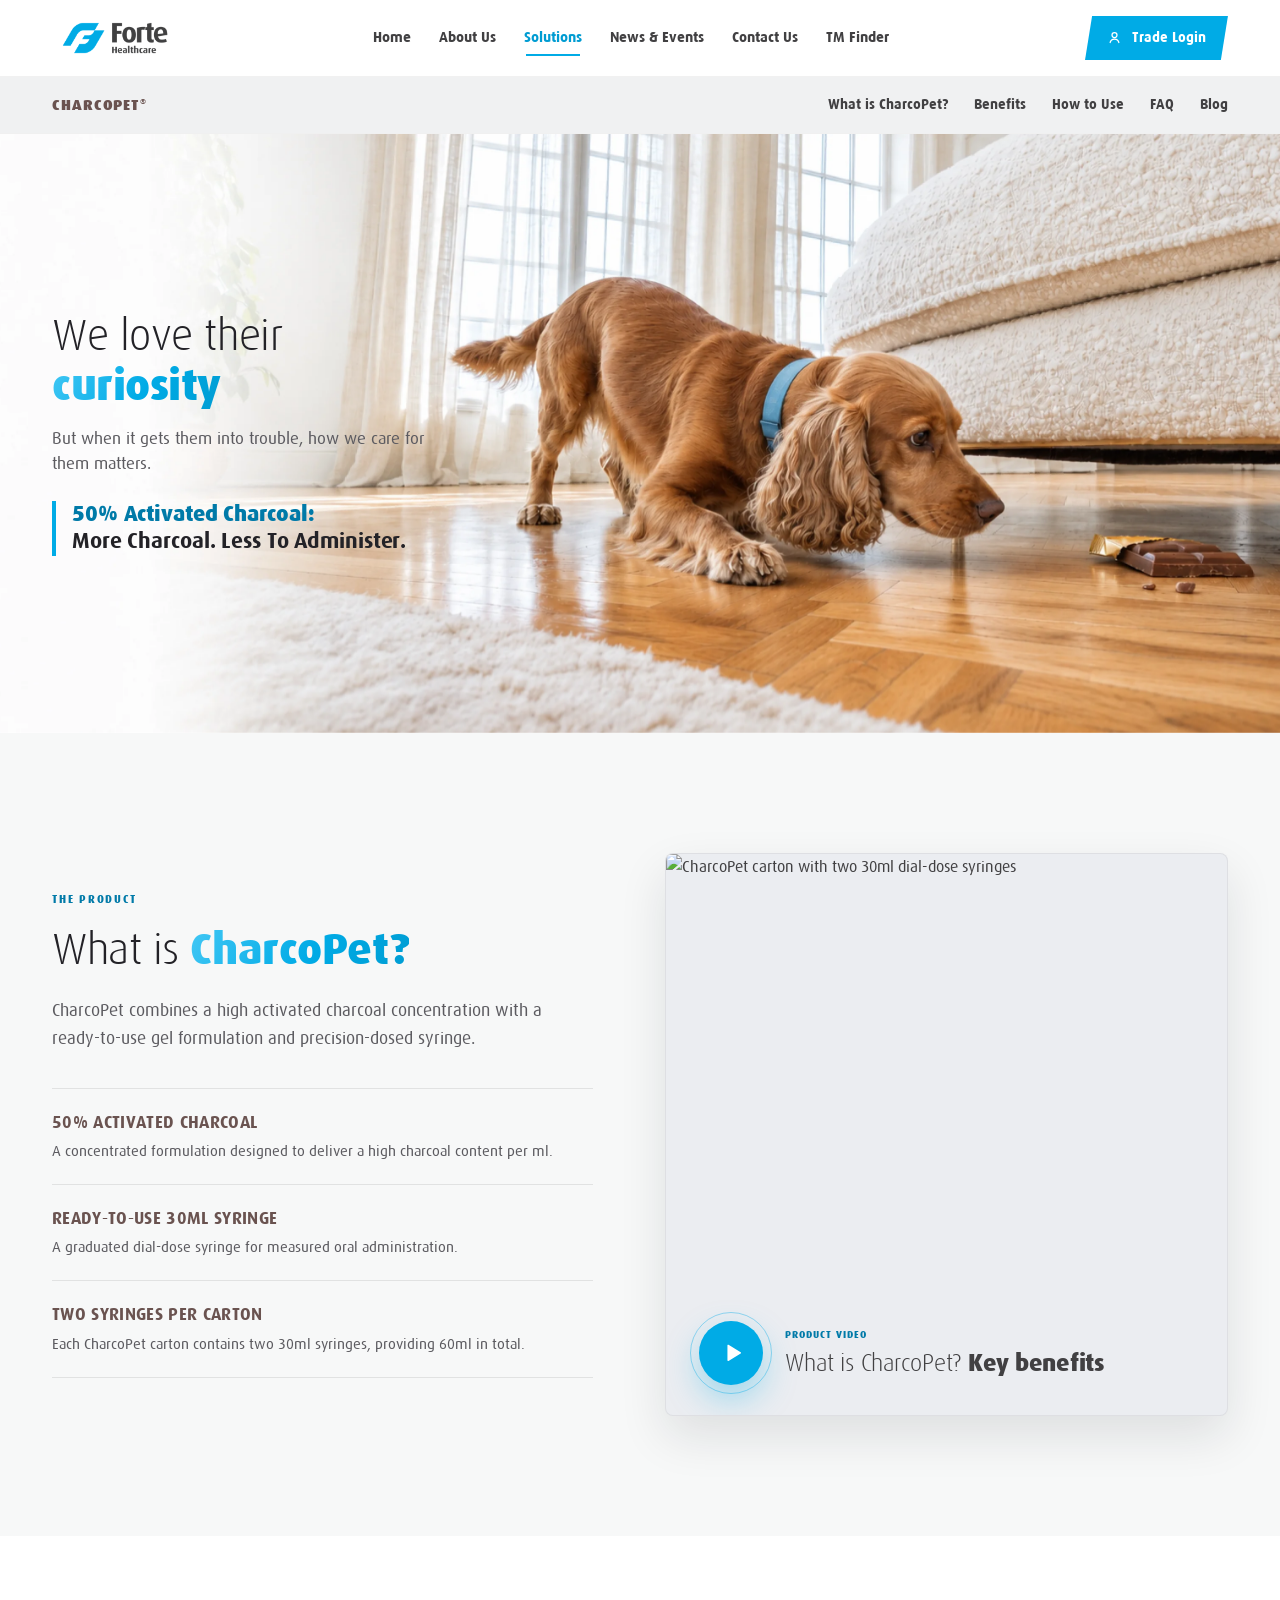
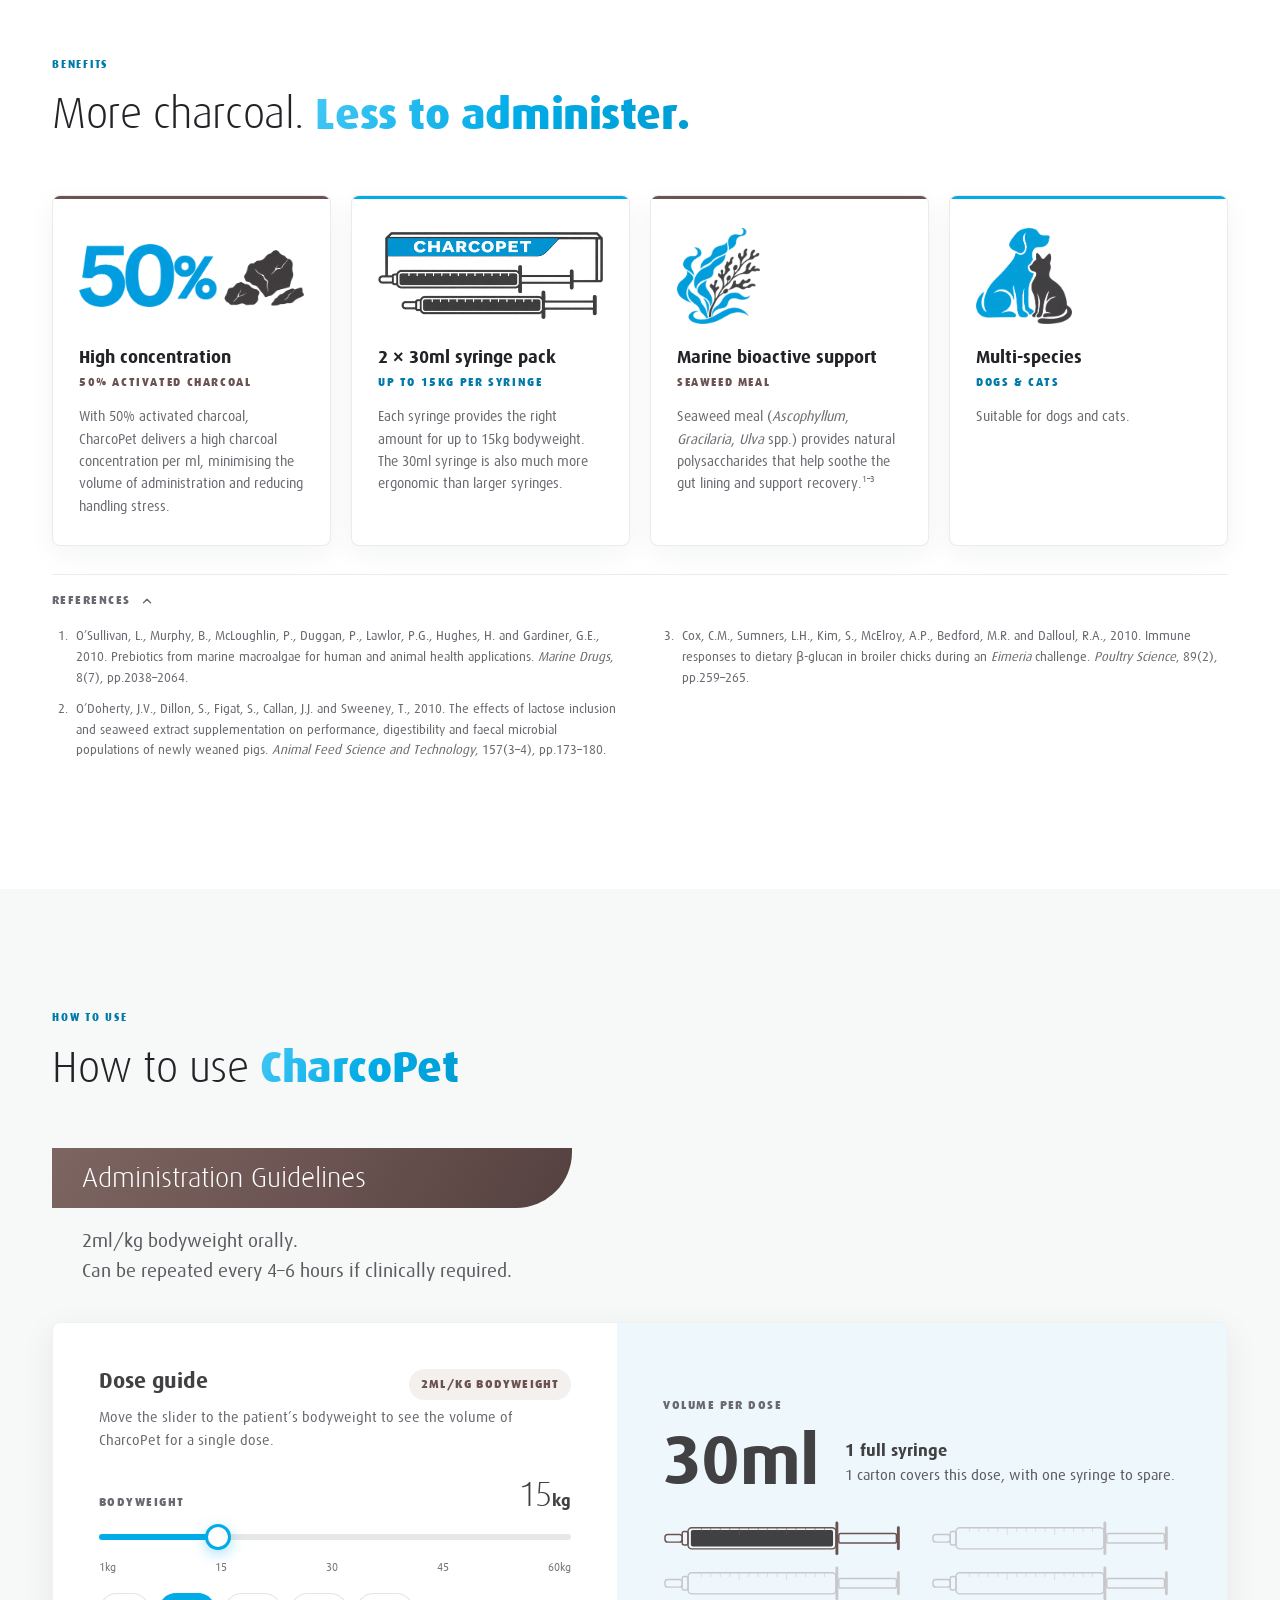
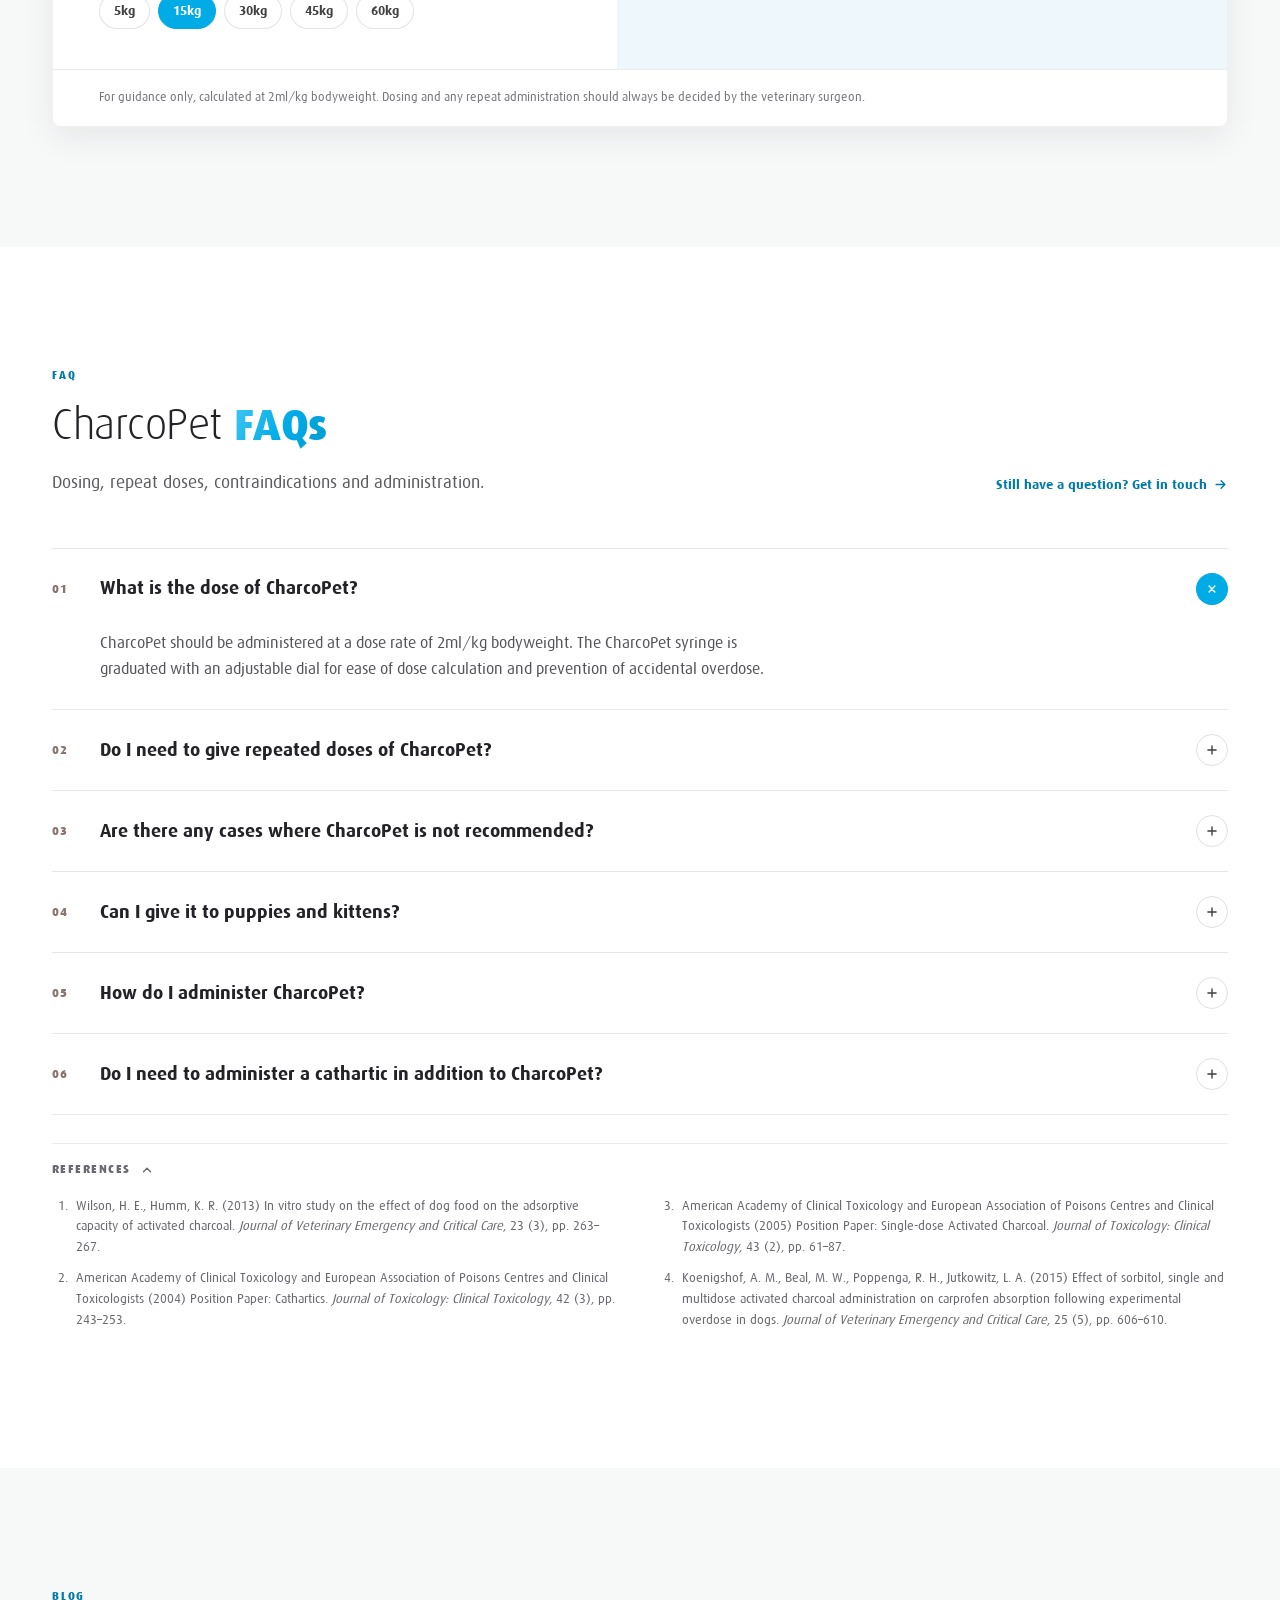
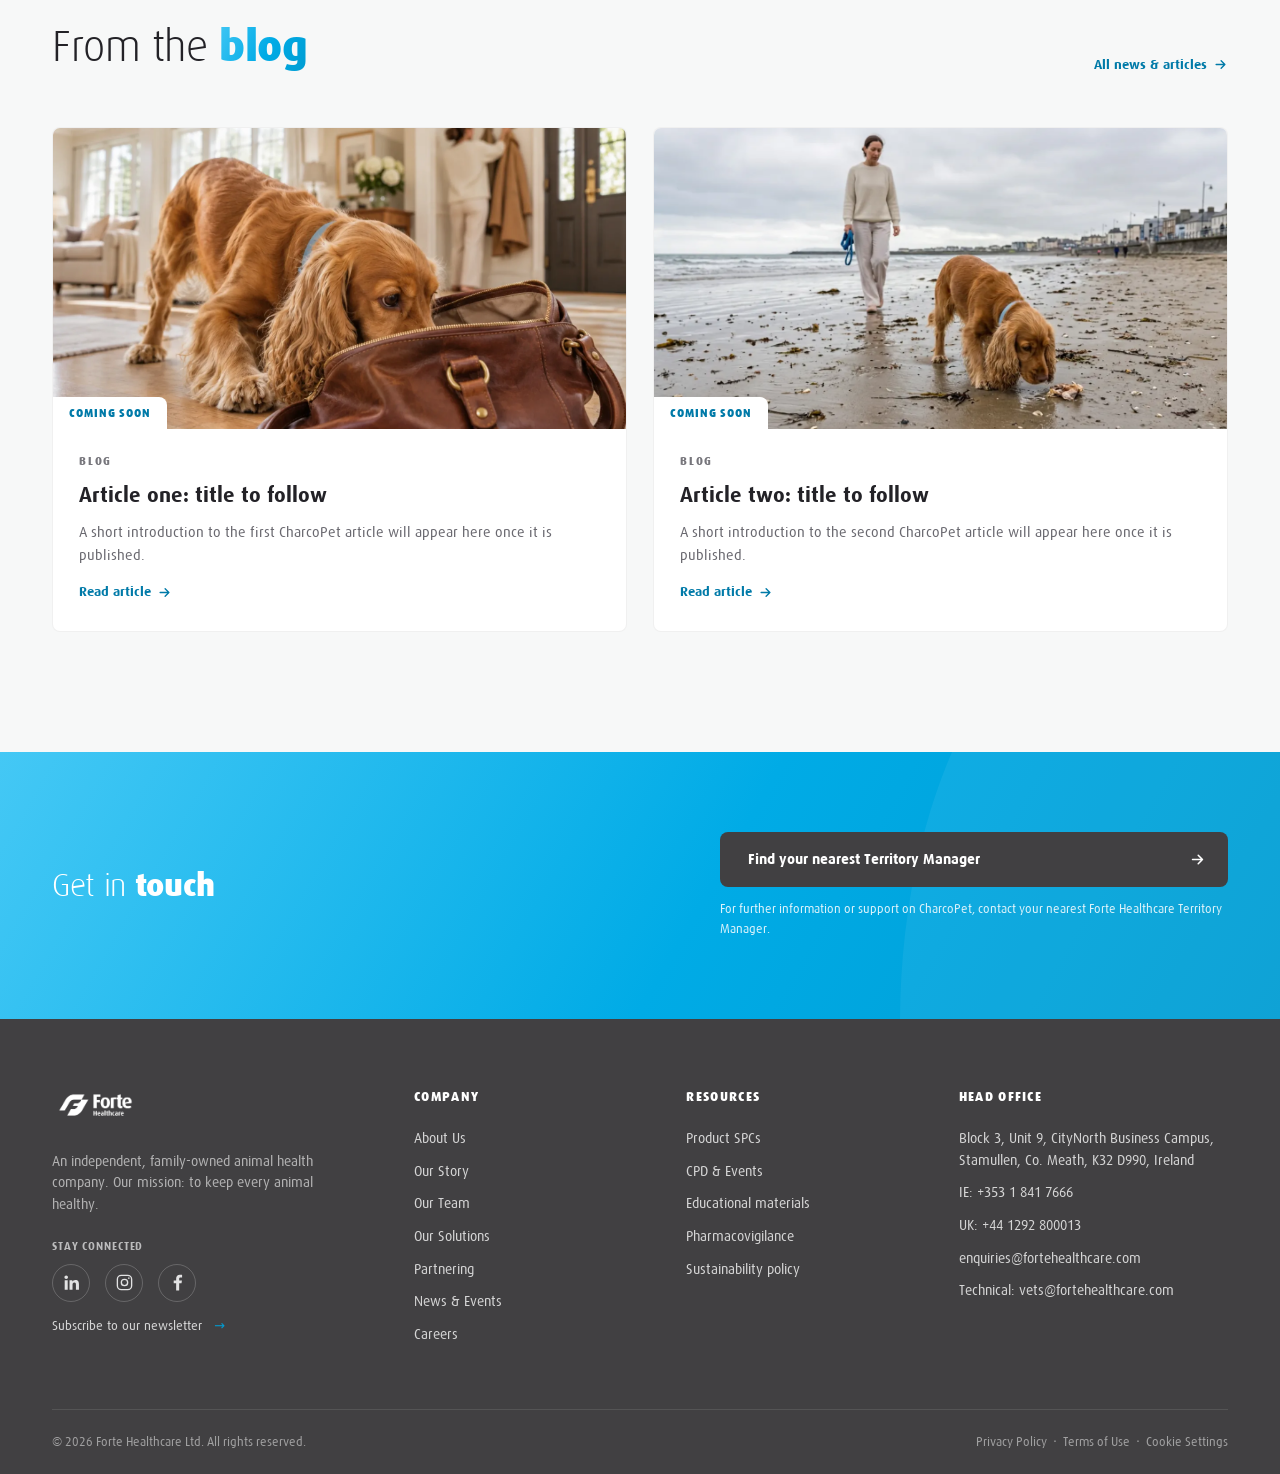
==== commit f1cffb3d: "CharcoPet landing: new taller hero filling the first screen, grey page menu, dose guide 60kg preset " ====
--- a/charcopet/index.html
+++ b/charcopet/index.html
@@ -11,7 +11,7 @@
 <meta property="og:type" content="website">
 <meta property="og:site_name" content="Forte Healthcare">
 <meta property="og:title" content="CharcoPet® | 50% activated charcoal gel for dogs &amp; cats">
-<meta property="og:description" content="More charcoal. Less to administer. A ready-to-use activated charcoal gel in a 30 ml dial-dose syringe, two syringes per carton.">
+<meta property="og:description" content="More charcoal. Less to administer. A ready-to-use activated charcoal gel in a 30ml dial-dose syringe, two syringes per carton.">
 <meta property="og:image" content="assets/img/og-charcopet.jpg">
 <meta name="twitter:card" content="summary_large_image">
 
@@ -24,13 +24,13 @@
 
 <!--
   INTEGRATION NOTES
-  · Hero banner: assets/img/hero-banner.webp (4280 x 1080, the supplied artwork,
+  · Hero banner: assets/img/hero-banner.webp (4280 x 1417, the supplied artwork,
     no carton). All of the hero text is live and sits on the light left side of
     the picture. The photo coordinates used to keep the text clear of it are in the
     comment above .cp-hero in charcopet.css - update them if the artwork moves.
   · Header/footer links point at the Forte concept site (absolute URLs) so this
     preview works on its own. Inside the site, swap them for relative paths.
-  · Product video: assets/video/charcopet-product.mp4 (square 1080 x 1080, 22 s, H.264,
+  · Product video: assets/video/charcopet-product.mp4 (square 1080 x 1080, 17 s, H.264,
     no sound) plays inside the card (data-play="inline"). To use another film, change
     data-video on .cp-video__frame; without data-play="inline" an embed URL or mp4
     opens in the pop-up player instead. An empty data-video shows "Video coming soon".
@@ -42,7 +42,7 @@
   "@type": "FAQPage",
   "mainEntity": [
     {"@type": "Question", "name": "What is the dose of CharcoPet?",
-     "acceptedAnswer": {"@type": "Answer", "text": "CharcoPet should be administered at a dose rate of 2 ml/kg bodyweight. The CharcoPet syringe is graduated with an adjustable dial for ease of dose calculation and prevention of accidental overdose."}},
+     "acceptedAnswer": {"@type": "Answer", "text": "CharcoPet should be administered at a dose rate of 2ml/kg bodyweight. The CharcoPet syringe is graduated with an adjustable dial for ease of dose calculation and prevention of accidental overdose."}},
     {"@type": "Question", "name": "Do I need to give repeated doses of CharcoPet?",
      "acceptedAnswer": {"@type": "Answer", "text": "Whether or not repeated doses are required depends on the toxin that the pet has ingested. Some toxins only require a one-off dose whereas other toxins undergo entero-hepatic recirculation and so repeated doses are advised (usually every 4–6 hours)."}},
     {"@type": "Question", "name": "Are there any cases where CharcoPet is not recommended?",
@@ -114,11 +114,11 @@
      Static banner with all of the hero text live over its light left side. -->
 <section class="cp-hero" aria-labelledby="cp-hero-title">
   <div class="cp-hero__media">
-    <img src="assets/img/hero-banner.webp" width="4280" height="1080" alt="A curious cocker spaniel sniffing a bar of chocolate on a wooden floor" fetchpriority="high" decoding="async">
+    <img src="assets/img/hero-banner.webp" width="4280" height="1417" alt="A curious cocker spaniel sniffing a bar of chocolate on a wooden floor" fetchpriority="high" decoding="async">
   </div>
   <div class="wrap cp-hero__in">
     <div class="cp-hero__copy">
-      <h1 class="reveal" id="cp-hero-title">We love their<br><em>curiosity.</em></h1>
+      <h1 class="reveal" id="cp-hero-title">We love their<br><em>curiosity</em></h1>
       <p class="lead reveal d1">But when it gets them into trouble, how we care for them matters.</p>
       <p class="cp-keymsg reveal d2"><b>50% Activated Charcoal:</b> <span>More Charcoal. Less To Administer.</span></p>
     </div>
@@ -140,20 +140,20 @@
             <p>A concentrated formulation designed to deliver a high charcoal content per ml.</p>
           </li>
           <li class="cp-feature reveal d2">
-            <h3>Ready-to-use 30 ml syringe</h3>
+            <h3>Ready-to-use 30ml syringe</h3>
             <p>A graduated dial-dose syringe for measured oral administration.</p>
           </li>
           <li class="cp-feature reveal d3">
             <h3>Two syringes per carton</h3>
-            <p>Each CharcoPet carton contains two 30 ml syringes, providing 60 ml in total.</p>
+            <p>Each CharcoPet carton contains two 30ml syringes, providing 60ml in total.</p>
           </li>
         </ul>
       </div>
 
-      <!-- Product video: square 1080x1080, 22 s, no sound; plays inside the card -->
+      <!-- Product video: square 1080x1080, 17 s, no sound; plays inside the card -->
       <figure class="cp-video cp-video--product reveal d2">
         <div class="cp-video__frame" data-video="assets/video/charcopet-product.mp4" data-play="inline" data-video-title="What is CharcoPet? Key benefits">
-          <img class="cp-video__cover" src="assets/img/video-poster.webp" width="1080" height="1080" alt="CharcoPet carton with two 30 ml dial-dose syringes" loading="lazy" decoding="async">
+          <img class="cp-video__cover" src="assets/img/product-cover.webp" width="1254" height="1254" alt="CharcoPet carton with two 30ml dial-dose syringes" loading="lazy" decoding="async">
           <button class="cp-video__start" type="button">
             <span class="cp-video__soon">Video coming soon</span>
             <span class="cp-video__meta">
@@ -190,9 +190,9 @@
 
       <article class="cp-benefit reveal d1" style="--unit:var(--forte-blue);--unit-ink:var(--forte-blue-ink)">
         <div class="cp-benefit__art"><img src="assets/img/benefit-pack.webp" width="440" height="169" alt="" loading="lazy" decoding="async"></div>
-        <h3>2 × 30 ml syringe pack</h3>
-        <p class="cp-benefit__area">Up to 15 kg per syringe</p>
-        <p>Each syringe provides the right amount for up to 15 kg bodyweight. The 30 ml syringe is also much more ergonomic than larger syringes.</p>
+        <h3>2 × 30ml syringe pack</h3>
+        <p class="cp-benefit__area">Up to 15kg per syringe</p>
+        <p>Each syringe provides the right amount for up to 15kg bodyweight. The 30ml syringe is also much more ergonomic than larger syringes.</p>
       </article>
 
       <article class="cp-benefit reveal d2" style="--unit:var(--cp-taupe);--unit-ink:var(--cp-taupe)">
@@ -233,12 +233,18 @@
       </div>
     </div>
 
-    <!-- Interactive dose guide (2 ml/kg) -->
+    <!-- Administration guidelines -->
+    <div class="cp-admin reveal">
+      <h3 class="cp-admin__title">Administration Guidelines</h3>
+      <p class="cp-admin__text">2ml/kg bodyweight orally.<br>Can be repeated every 4–6 hours if clinically required.</p>
+    </div>
+
+    <!-- Interactive dose guide (2ml/kg) -->
     <div class="cp-dose reveal" id="cpDose">
       <div class="cp-dose__panel cp-dose__panel--in">
         <div class="cp-dose__head">
           <h3>Dose guide</h3>
-          <span class="cp-dose__rate">2 ml/kg bodyweight</span>
+          <span class="cp-dose__rate">2ml/kg bodyweight</span>
         </div>
         <p class="cp-dose__intro">Move the slider to the patient’s bodyweight to see the volume of CharcoPet for a single dose.</p>
 
@@ -247,12 +253,13 @@
           <output class="cp-dose__weight" id="cpWeightOut" for="cpWeight">15<small>kg</small></output>
         </label>
         <input class="cp-range" id="cpWeight" type="range" min="1" max="60" step="0.5" value="15" aria-describedby="cpDoseNote">
-        <div class="cp-dose__scale" aria-hidden="true"><span>1 kg</span><span>15</span><span>30</span><span>45</span><span>60 kg</span></div>
+        <div class="cp-dose__scale" aria-hidden="true"><span>1kg</span><span>15</span><span>30</span><span>45</span><span>60kg</span></div>
         <div class="cp-presets" role="group" aria-label="Quick bodyweights">
-          <button type="button" data-kg="5">5 kg</button>
-          <button type="button" data-kg="15" aria-pressed="true">15 kg</button>
-          <button type="button" data-kg="30">30 kg</button>
-          <button type="button" data-kg="45">45 kg</button>
+          <button type="button" data-kg="5">5kg</button>
+          <button type="button" data-kg="15" aria-pressed="true">15kg</button>
+          <button type="button" data-kg="30">30kg</button>
+          <button type="button" data-kg="45">45kg</button>
+          <button type="button" data-kg="60">60kg</button>
         </div>
       </div>
 
@@ -265,7 +272,7 @@
         </div>
       </div>
 
-      <p class="cp-dose__note" id="cpDoseNote">For guidance only, calculated at 2 ml/kg bodyweight. Dosing and any repeat administration should always be decided by the veterinary surgeon.</p>
+      <p class="cp-dose__note" id="cpDoseNote">For guidance only, calculated at 2ml/kg bodyweight. Dosing and any repeat administration should always be decided by the veterinary surgeon.</p>
     </div>
   </div>
 </section>
@@ -289,7 +296,7 @@
         <details class="cp-faq__item" name="cp-faq" open>
           <summary><span class="cp-faq__n" aria-hidden="true">01</span><span>What is the dose of CharcoPet?</span><span class="cp-faq__icon" aria-hidden="true"><svg viewBox="0 0 24 24" fill="none" stroke="currentColor" stroke-width="2.4" stroke-linecap="round"><path d="M12 5v14M5 12h14"/></svg></span></summary>
           <div class="cp-faq__body">
-            <p>CharcoPet should be administered at a dose rate of 2 ml/kg bodyweight. The CharcoPet syringe is graduated with an adjustable dial for ease of dose calculation and prevention of accidental overdose.</p>
+            <p>CharcoPet should be administered at a dose rate of 2ml/kg bodyweight. The CharcoPet syringe is graduated with an adjustable dial for ease of dose calculation and prevention of accidental overdose.</p>
           </div>
         </details>
 
--- a/charcopet/assets/css/charcopet.css
+++ b/charcopet/assets/css/charcopet.css
@@ -218,12 +218,12 @@
 /* ========================= 2. CHARCOPET COMPONENTS ======================== */
 
 /* ---------- Hero: static banner with all of the text over it ----------
-   Banner geometry (fractions of the 4280 x 1080 file): pure white left edge, light area with a faint Forte
-   watermark up to x ~0.42 over the whole height; photo (window, dog, floor, chocolate) from x ~0.42 to the
-   right edge, the dog x ~0.49-0.80, the chocolate x ~0.84-0.93. Used by the rules below.
-   From 1280px the banner is shown whole (no crop) and the text column ends at 42% of the window.
-   Narrower, the hero gets taller than the banner: the banner is pinned to the bottom right and the text
-   sits over the white space and the bright, faded top of the picture.                                */
+   Banner geometry (fractions of the 4280 x 1417 file): pure white left side up to x ~0.35, bright curtains
+   to ~0.48; photo (dog, floor, chocolate) to the right edge, the dog x ~0.49-0.80, the chocolate x ~0.84-0.93.
+   From 1280px the banner is pinned to the right with its last 5% (empty floor) cropped, and it is as tall as
+   it can be while the dog still clears the 420px text column - up to the full first screen under the menus.
+   The white left edge of the file runs into the white of the section, so wide screens show no seam.
+   Narrower, the text sits on top and the banner is pinned to the bottom, faded into the page at its top. */
 .cp-hero{position:relative;isolation:isolate;background:#fff;overflow:hidden;overflow:clip}
 .cp-hero__media{position:absolute;inset:0;z-index:-1}
 .cp-hero__media img{width:100%;max-width:100%;height:100%;object-fit:cover}
@@ -237,29 +237,36 @@
 .cp-keymsg b{display:block;font-weight:800;color:var(--forte-blue-ink)}
 
 @media (min-width:1280px){
-  .cp-hero{aspect-ratio:4280/1080}
+  .cp-hero{
+    /* right edge of the text column, then the tallest banner whose dog's body (x ~0.51, i.e. 0.44 of its
+       width from the shown right edge; only the thin tail is further left) starts 12px to the right of it */
+    --cp-text-r:calc(max(32px,(100vw - var(--max)) / 2 + 32px) + 420px);
+    height:min(calc(100svh - var(--header-h) - var(--cp-subnav-h)),calc((100vw - var(--cp-text-r) - 12px) / .44 * 1417 / 4280));
+    min-height:420px;
+  }
+  .cp-hero__media img{position:absolute;top:0;right:0;width:auto;height:100%;max-width:none;object-fit:fill;translate:5% 0}
   .cp-hero__in{height:100%;display:flex;align-items:center}
-  .cp-hero__copy{max-width:calc(42vw - max(32px,(100vw - var(--max)) / 2 + 32px));padding:clamp(18px,1.6vw,40px) 0}
-  .cp-hero h1{font-size:clamp(40px,3.05vw,78px);margin-bottom:clamp(10px,.8vw,20px)}
-  .cp-hero .lead{font-size:clamp(16px,1.05vw,24px);line-height:1.5;margin-bottom:clamp(14px,1.2vw,28px)}
-  .cp-keymsg{font-size:clamp(21px,1.45vw,36px)}
+  .cp-hero__copy{max-width:420px;padding:24px 0}
+  .cp-hero h1{font-size:clamp(44px,3.3vw,64px);margin-bottom:16px}
+  .cp-hero .lead{font-size:clamp(17px,1.05vw,19px);line-height:1.5;margin-bottom:24px;max-width:380px}
+  .cp-keymsg{font-size:clamp(22px,1.35vw,25px)}
 }
 /* Tablets and phones: banner pinned to the bottom, cropped from the left (the white side) and
    faded into the page at its top, so the text block can run over it. */
 @media (max-width:1279px){
-  .cp-hero__media{top:auto;height:calc(100vw / 2.65);
-    -webkit-mask-image:linear-gradient(to bottom,transparent 0,#000 38%);mask-image:linear-gradient(to bottom,transparent 0,#000 38%)}
+  .cp-hero__media{top:auto;height:calc(100vw / 2.2);
+    -webkit-mask-image:linear-gradient(to bottom,transparent 0,#000 34%);mask-image:linear-gradient(to bottom,transparent 0,#000 34%)}
   .cp-hero__media img{object-position:96% 100%}
-  .cp-hero .cp-hero__in{padding-top:52px;padding-bottom:calc(100vw / 2.65 * .84)}
+  .cp-hero .cp-hero__in{padding-top:52px;padding-bottom:calc(100vw / 2.2 * .84)}
   .cp-hero h1{font-size:clamp(36px,4.6vw,58px);margin-bottom:16px}
   .cp-hero .lead{margin-bottom:20px;max-width:560px}
   .cp-keymsg{font-size:clamp(20px,2.6vw,28px)}
 }
 @media (max-width:600px){
-  /* phones: x ~0.46-0.95 of the banner, so the dog and the chocolate are both whole */
-  .cp-hero__media{height:calc(100vw / 2.05)}
+  /* phones: x ~0.40-0.96 of the banner, so the dog and the chocolate are both whole */
+  .cp-hero__media{height:calc(100vw / 1.7)}
   .cp-hero__media img{object-position:92% 100%}
-  .cp-hero .cp-hero__in{padding-top:32px;padding-bottom:calc(100vw / 2.05 * .8)}
+  .cp-hero .cp-hero__in{padding-top:32px;padding-bottom:calc(100vw / 1.7 * .8)}
 }
 @media (prefers-reduced-motion:no-preference){
   .cp-hero__media img{animation:cp-hero-settle 1.8s var(--ease) both;transform-origin:100% 50%}
@@ -273,7 +280,7 @@
   transition:top .4s var(--ease),box-shadow .3s;
 }
 .cp-subnav::before{
-  content:"";position:absolute;inset:0;z-index:-1;background:rgba(255,255,255,.88);
+  content:"";position:absolute;inset:0;z-index:-1;background:rgba(240,241,242,.94);
   backdrop-filter:blur(18px) saturate(160%);-webkit-backdrop-filter:blur(18px) saturate(160%);
 }
 .cp-subnav.is-stuck{box-shadow:0 6px 30px rgba(0,40,60,.07)}
@@ -418,7 +425,7 @@
 .cp-dose__intro{font-size:14.5px;color:#6a6970;margin-bottom:26px}
 .cp-dose__label{display:flex;justify-content:space-between;align-items:baseline;font-size:12px;font-weight:800;letter-spacing:.12em;text-transform:uppercase;color:#6a6970}
 .cp-dose__weight{font-size:34px;font-weight:300;letter-spacing:-.02em;color:var(--ink);text-transform:none;font-variant-numeric:tabular-nums;line-height:1}
-.cp-dose__weight small{font-size:.5em;font-weight:700;margin-left:3px;letter-spacing:0}
+.cp-dose__weight small{font-size:.5em;font-weight:700;margin-left:1px;letter-spacing:0}
 .cp-range{
   -webkit-appearance:none;appearance:none;width:100%;height:28px;background:transparent;cursor:pointer;margin:10px 0 4px;
   --p:24%;
@@ -446,7 +453,7 @@
 
 .cp-result{display:grid;grid-template-columns:auto 1fr;gap:6px 28px;align-items:center}
 .cp-result__ml{font-weight:700;font-size:clamp(52px,5.4vw,76px);line-height:.95;letter-spacing:-.02em;color:var(--forte-black);font-variant-numeric:tabular-nums;white-space:nowrap}
-.cp-result__ml small{font:inherit;letter-spacing:inherit;color:inherit;margin-left:.2em}
+.cp-result__ml small{font:inherit;letter-spacing:inherit;color:inherit;margin-left:.02em}
 .cp-result__text{font-size:15px;line-height:1.5;color:#5c5b60}
 .cp-result__text b{display:block;font-size:17px;font-weight:700;color:var(--ink)}
 .cp-barrels{grid-column:1/-1;display:grid;grid-template-columns:1fr 1fr;gap:10px 18px;margin-top:20px}
@@ -454,6 +461,15 @@
 .cp-barrel.is-empty{opacity:.28}
 .cp-barrel__gel{transform-box:fill-box;transform-origin:left center;transform:scaleX(var(--f,0));transition:transform .5s var(--ease)}
 .cp-dose__note{grid-column:1/-1;padding:18px 46px;border-top:1px solid rgba(65,64,66,.1);font-size:12.5px;line-height:1.55;color:#77767c}
+
+/* ---------- Administration guidelines (above the dose guide) ---------- */
+.cp-admin{margin-bottom:36px}
+.cp-admin__title{
+  display:inline-block;min-width:min(100%,520px);padding:12px 88px 12px 30px;margin-bottom:18px;
+  background:var(--cp-grad-taupe);color:#fff;font-size:clamp(22px,2.2vw,28px);font-weight:300;letter-spacing:0;line-height:1.3;
+  border-radius:0 0 56px 0;
+}
+.cp-admin__text{font-size:clamp(17px,1.5vw,20px);line-height:1.55;color:#5c5b60;padding-left:30px}
 
 /* ---------- FAQ ---------- */
 .cp-faq__list{border-top:1px solid rgba(65,64,66,.12)}
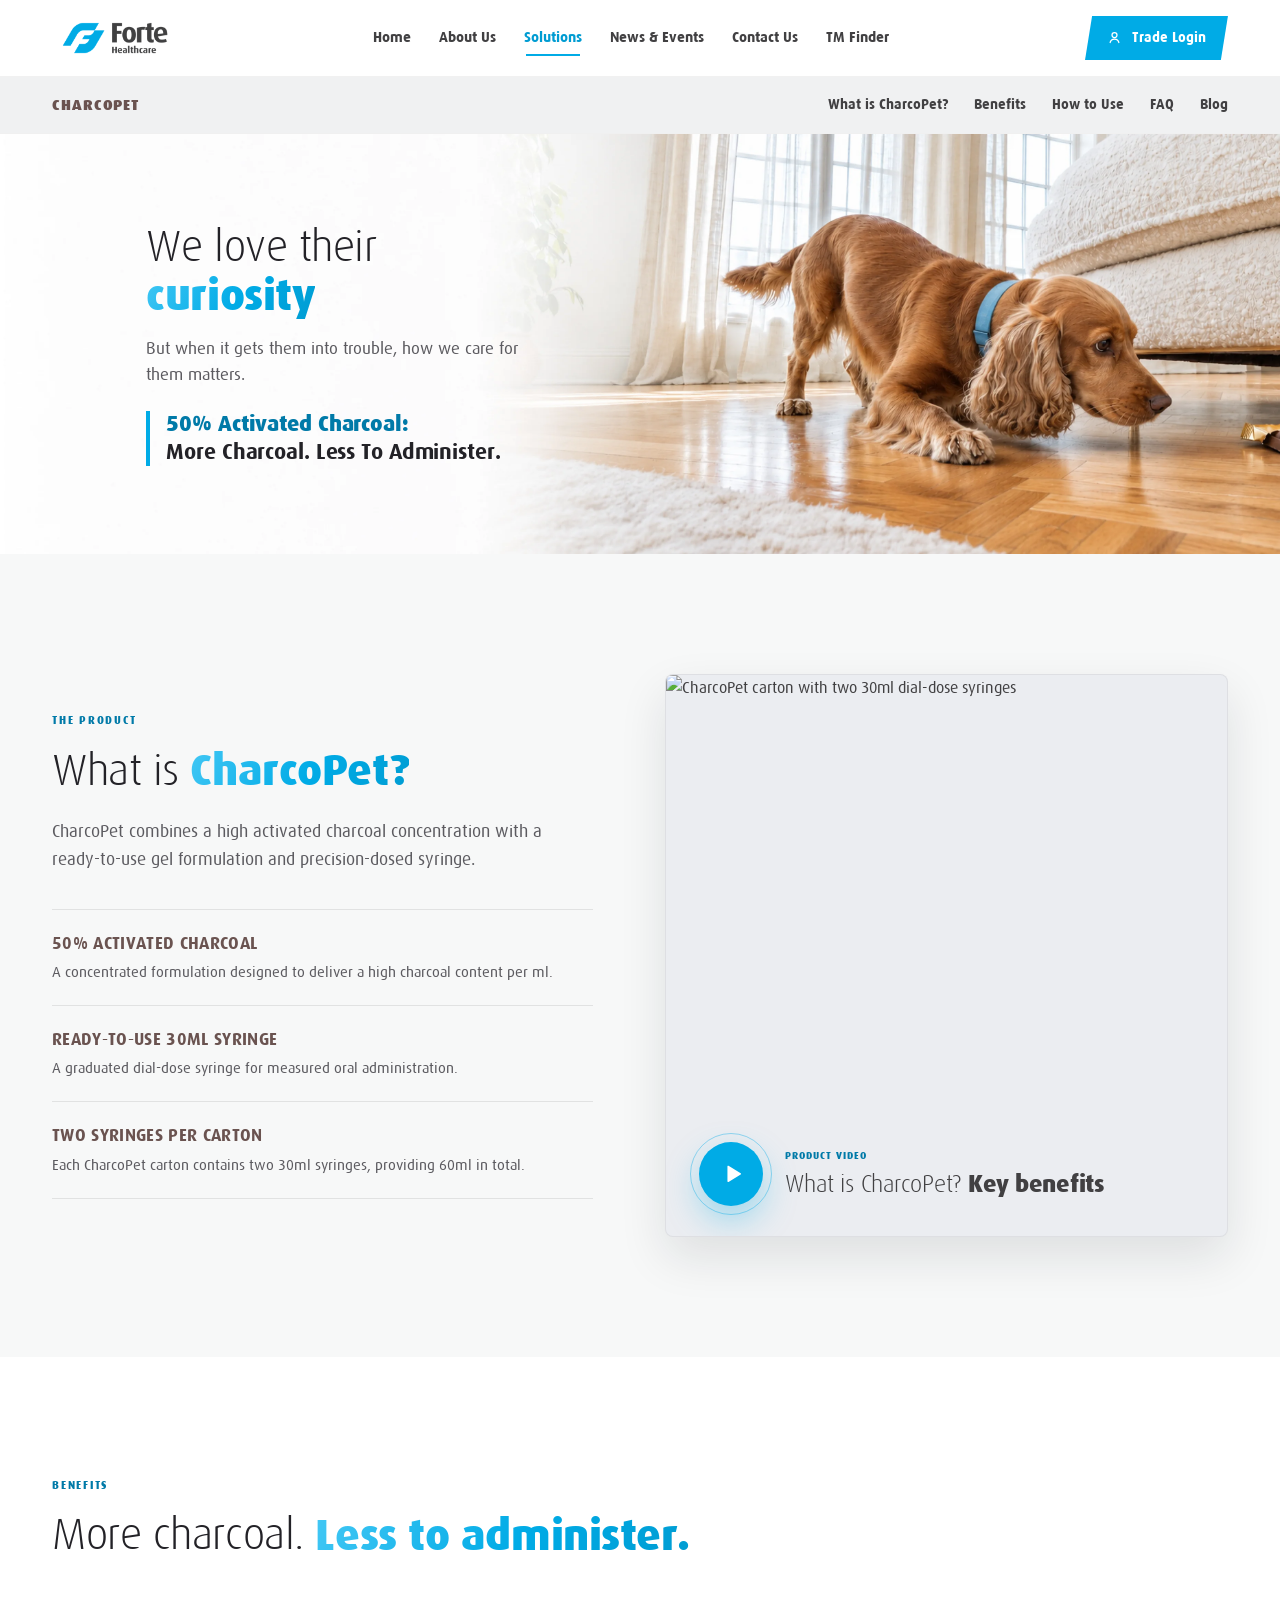
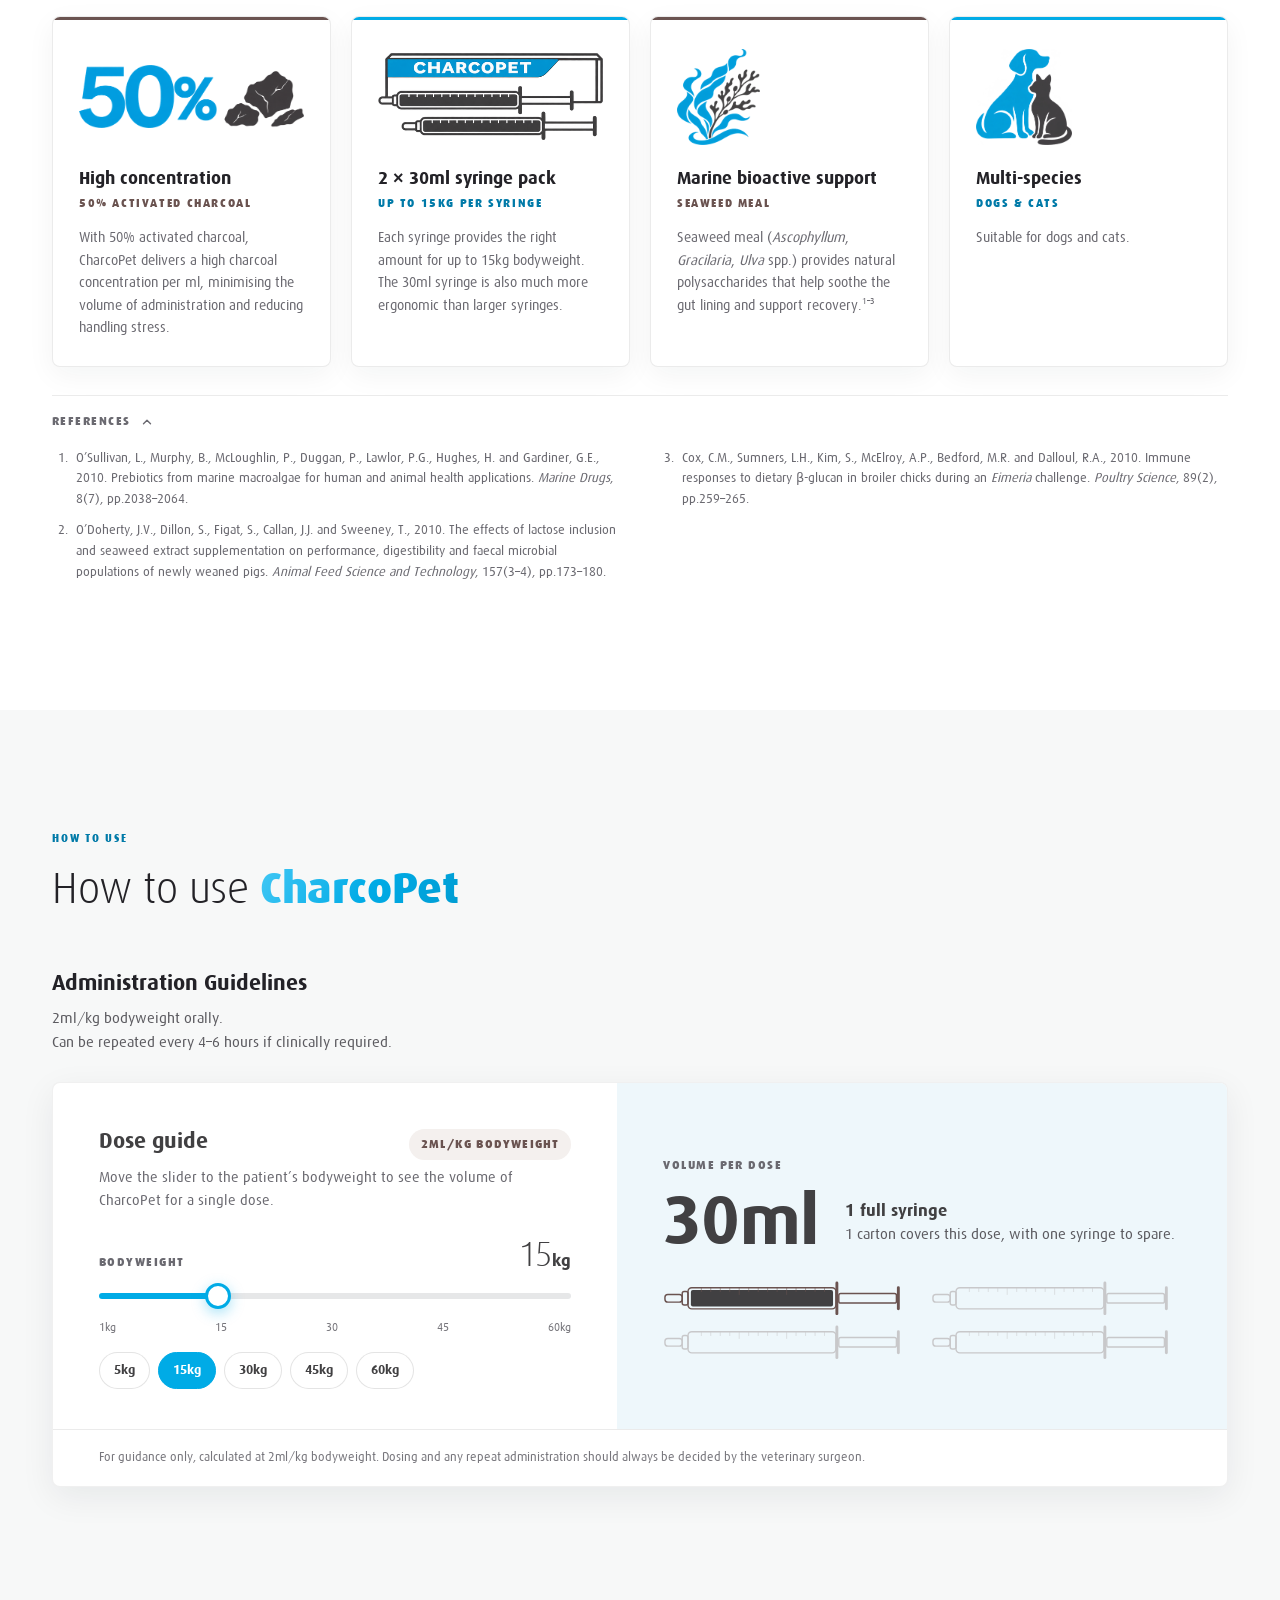
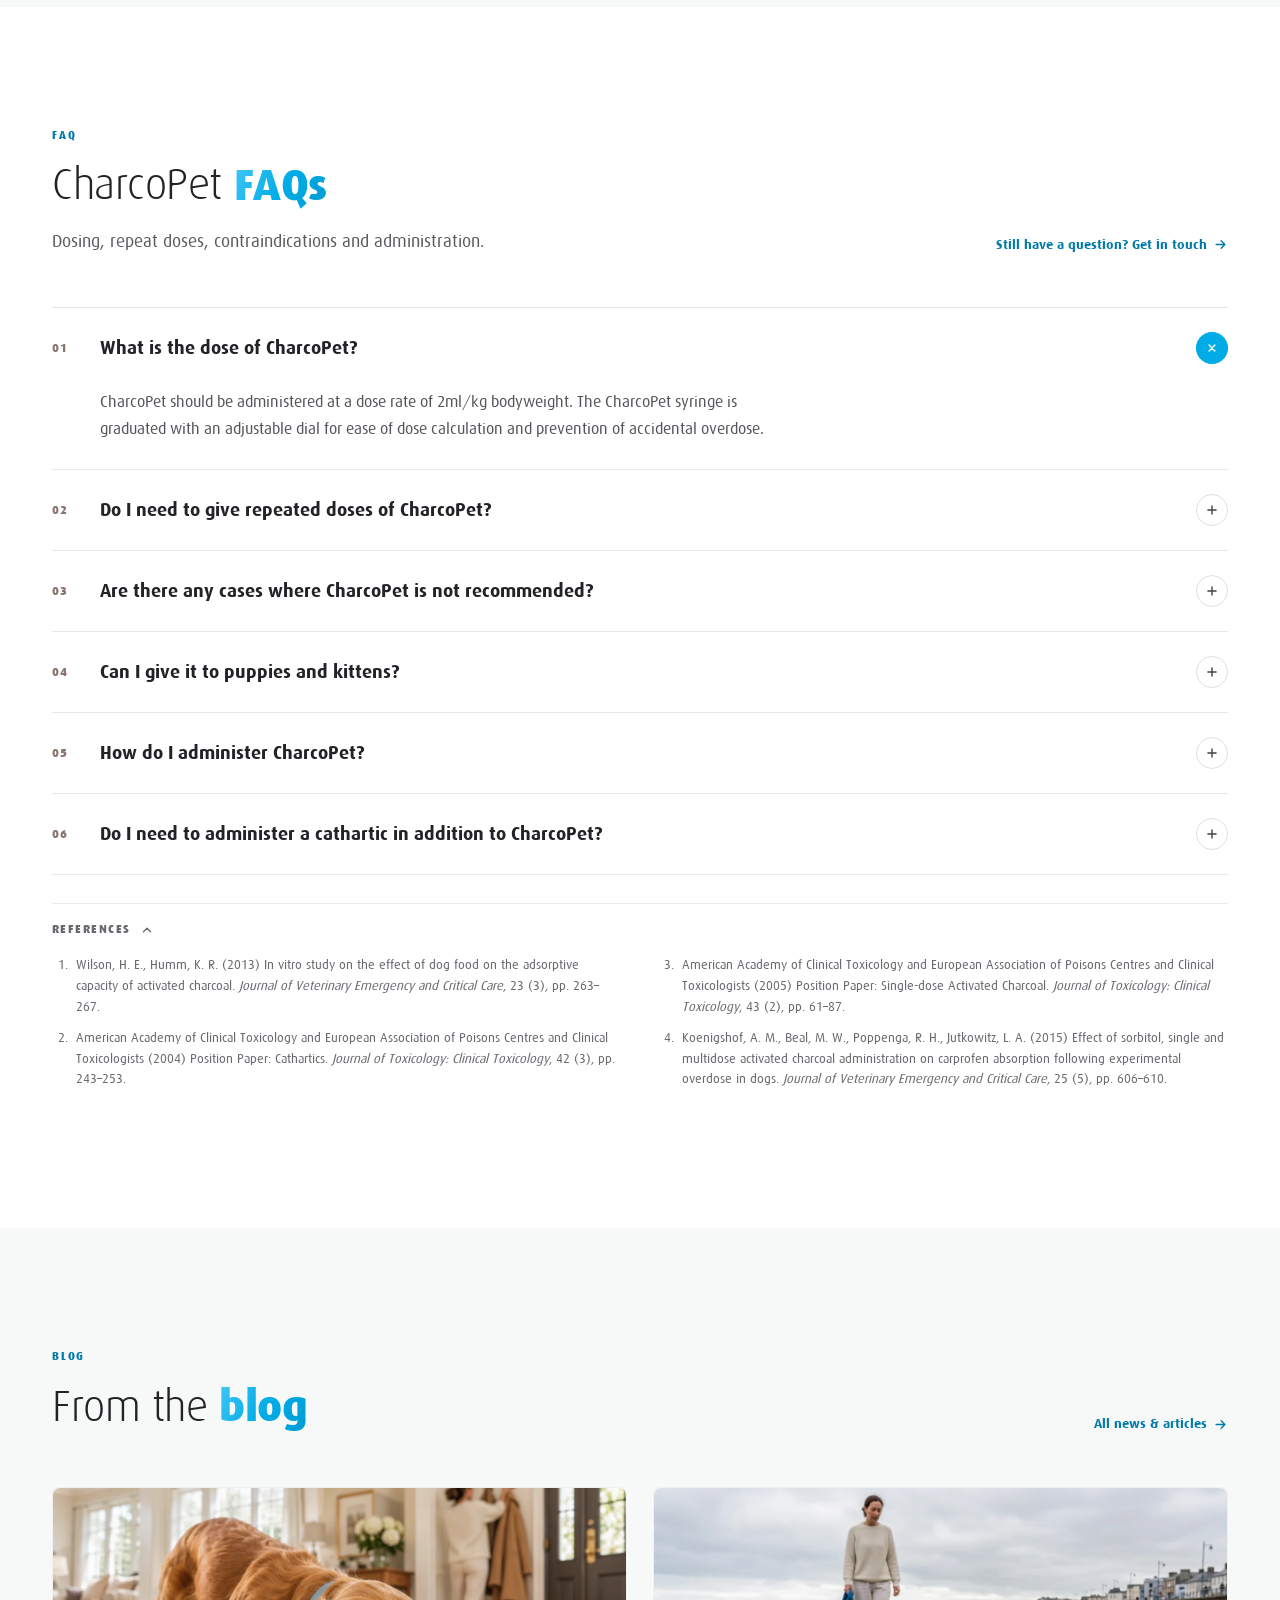
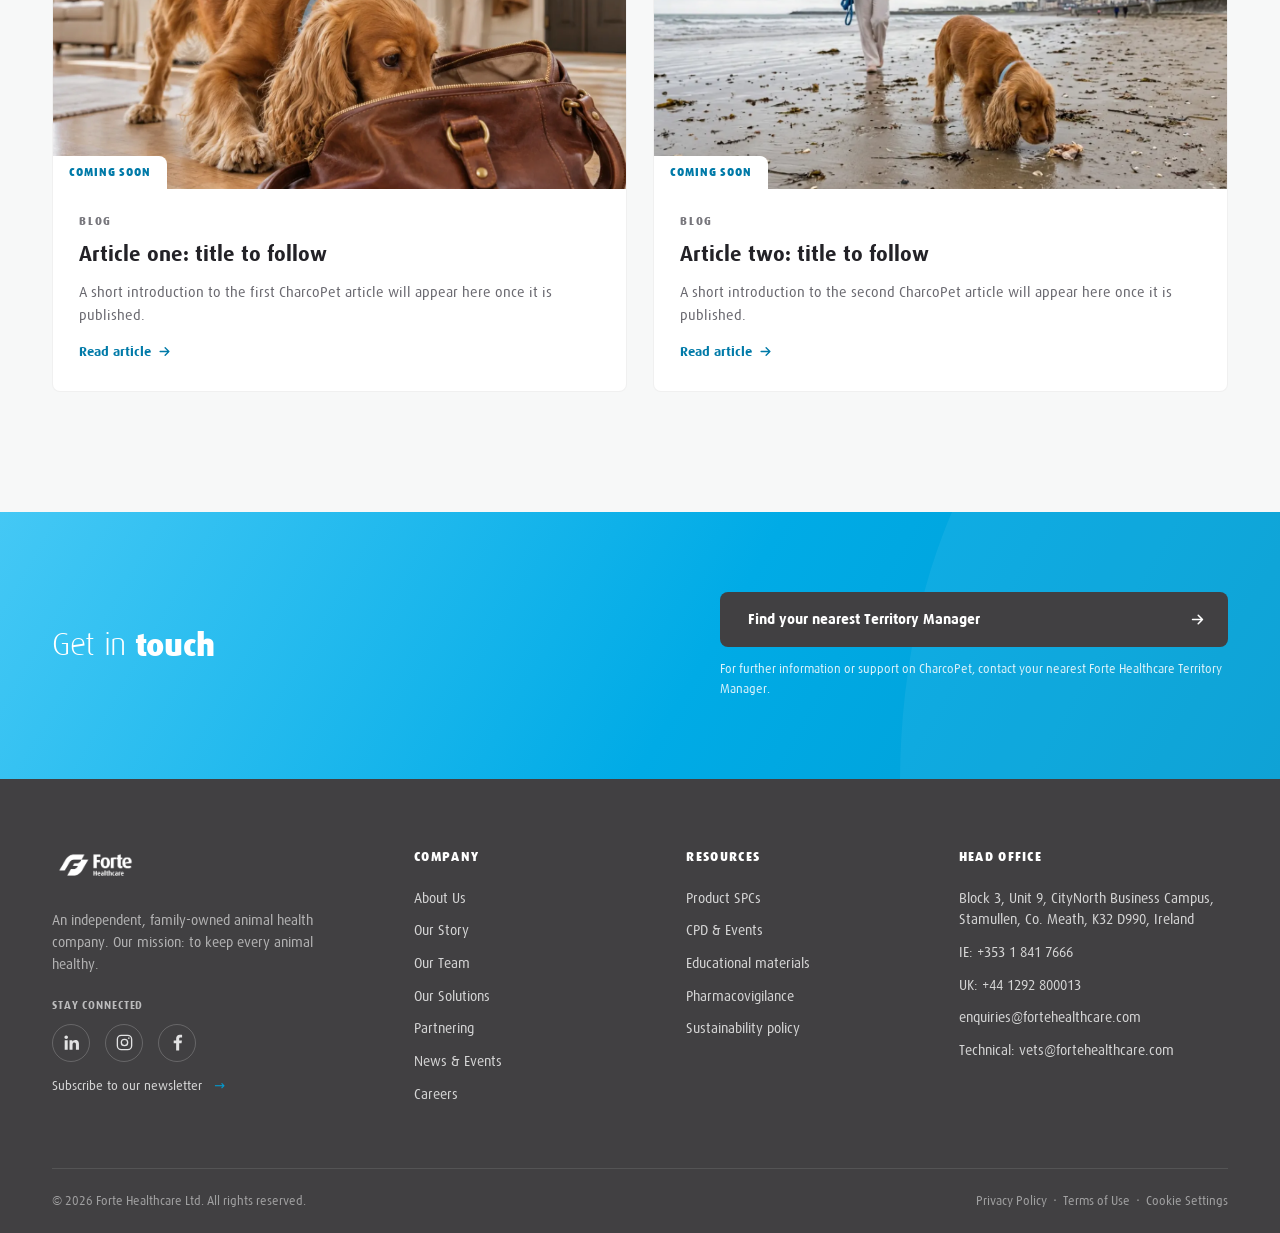
==== commit 6fb196cc: "CharcoPet landing: lower hero banner shown whole, no (R) in the page menu, plain Administration Guid" ====
--- a/charcopet/index.html
+++ b/charcopet/index.html
@@ -24,7 +24,7 @@
 
 <!--
   INTEGRATION NOTES
-  · Hero banner: assets/img/hero-banner.webp (4280 x 1417, the supplied artwork,
+  · Hero banner: assets/img/hero-banner.webp (4280 x 1224, the supplied artwork,
     no carton). All of the hero text is live and sits on the light left side of
     the picture. The photo coordinates used to keep the text clear of it are in the
     comment above .cp-hero in charcopet.css - update them if the artwork moves.
@@ -98,7 +98,7 @@
 <!-- ===================== IN-PAGE NAVIGATION ===================== -->
 <nav class="cp-subnav" id="cpSubnav" aria-label="CharcoPet page sections">
   <div class="wrap cp-subnav__in">
-    <a class="cp-subnav__brand" href="#main">CharcoPet<sup>®</sup></a>
+    <a class="cp-subnav__brand" href="#main">CharcoPet</a>
     <div class="cp-subnav__links" id="cpSubnavLinks">
       <a href="#what-is-charcopet">What is CharcoPet?</a>
       <a href="#benefits">Benefits</a>
@@ -114,7 +114,7 @@
      Static banner with all of the hero text live over its light left side. -->
 <section class="cp-hero" aria-labelledby="cp-hero-title">
   <div class="cp-hero__media">
-    <img src="assets/img/hero-banner.webp" width="4280" height="1417" alt="A curious cocker spaniel sniffing a bar of chocolate on a wooden floor" fetchpriority="high" decoding="async">
+    <img src="assets/img/hero-banner.webp" width="4280" height="1224" alt="A curious cocker spaniel sniffing a bar of chocolate on a wooden floor" fetchpriority="high" decoding="async">
   </div>
   <div class="wrap cp-hero__in">
     <div class="cp-hero__copy">
--- a/charcopet/assets/css/charcopet.css
+++ b/charcopet/assets/css/charcopet.css
@@ -218,11 +218,10 @@
 /* ========================= 2. CHARCOPET COMPONENTS ======================== */
 
 /* ---------- Hero: static banner with all of the text over it ----------
-   Banner geometry (fractions of the 4280 x 1417 file): pure white left side up to x ~0.35, bright curtains
+   Banner geometry (fractions of the 4280 x 1224 file): pure white left side up to x ~0.35, bright curtains
    to ~0.48; photo (dog, floor, chocolate) to the right edge, the dog x ~0.49-0.80, the chocolate x ~0.84-0.93.
-   From 1280px the banner is pinned to the right with its last 5% (empty floor) cropped, and it is as tall as
-   it can be while the dog still clears the 420px text column - up to the full first screen under the menus.
-   The white left edge of the file runs into the white of the section, so wide screens show no seam.
+   From 1280px the banner is shown whole, full width (at least 420px tall, then it is pinned to the right
+   and only the white left side is cropped); the dog stays clear of the 420px text column.
    Narrower, the text sits on top and the banner is pinned to the bottom, faded into the page at its top. */
 .cp-hero{position:relative;isolation:isolate;background:#fff;overflow:hidden;overflow:clip}
 .cp-hero__media{position:absolute;inset:0;z-index:-1}
@@ -237,14 +236,8 @@
 .cp-keymsg b{display:block;font-weight:800;color:var(--forte-blue-ink)}
 
 @media (min-width:1280px){
-  .cp-hero{
-    /* right edge of the text column, then the tallest banner whose dog's body (x ~0.51, i.e. 0.44 of its
-       width from the shown right edge; only the thin tail is further left) starts 12px to the right of it */
-    --cp-text-r:calc(max(32px,(100vw - var(--max)) / 2 + 32px) + 420px);
-    height:min(calc(100svh - var(--header-h) - var(--cp-subnav-h)),calc((100vw - var(--cp-text-r) - 12px) / .44 * 1417 / 4280));
-    min-height:420px;
-  }
-  .cp-hero__media img{position:absolute;top:0;right:0;width:auto;height:100%;max-width:none;object-fit:fill;translate:5% 0}
+  .cp-hero{aspect-ratio:4280/1224;min-height:420px}
+  .cp-hero__media img{object-position:100% 50%}
   .cp-hero__in{height:100%;display:flex;align-items:center}
   .cp-hero__copy{max-width:420px;padding:24px 0}
   .cp-hero h1{font-size:clamp(44px,3.3vw,64px);margin-bottom:16px}
@@ -463,13 +456,9 @@
 .cp-dose__note{grid-column:1/-1;padding:18px 46px;border-top:1px solid rgba(65,64,66,.1);font-size:12.5px;line-height:1.55;color:#77767c}
 
 /* ---------- Administration guidelines (above the dose guide) ---------- */
-.cp-admin{margin-bottom:36px}
-.cp-admin__title{
-  display:inline-block;min-width:min(100%,520px);padding:12px 88px 12px 30px;margin-bottom:18px;
-  background:var(--cp-grad-taupe);color:#fff;font-size:clamp(22px,2.2vw,28px);font-weight:300;letter-spacing:0;line-height:1.3;
-  border-radius:0 0 56px 0;
-}
-.cp-admin__text{font-size:clamp(17px,1.5vw,20px);line-height:1.55;color:#5c5b60;padding-left:30px}
+.cp-admin{margin-bottom:28px}
+.cp-admin__title{font-size:22px;font-weight:700;letter-spacing:0;color:var(--ink);margin-bottom:8px}   /* as the Dose guide heading */
+.cp-admin__text{font-size:15px;line-height:1.6;color:#5c5b60}
 
 /* ---------- FAQ ---------- */
 .cp-faq__list{border-top:1px solid rgba(65,64,66,.12)}
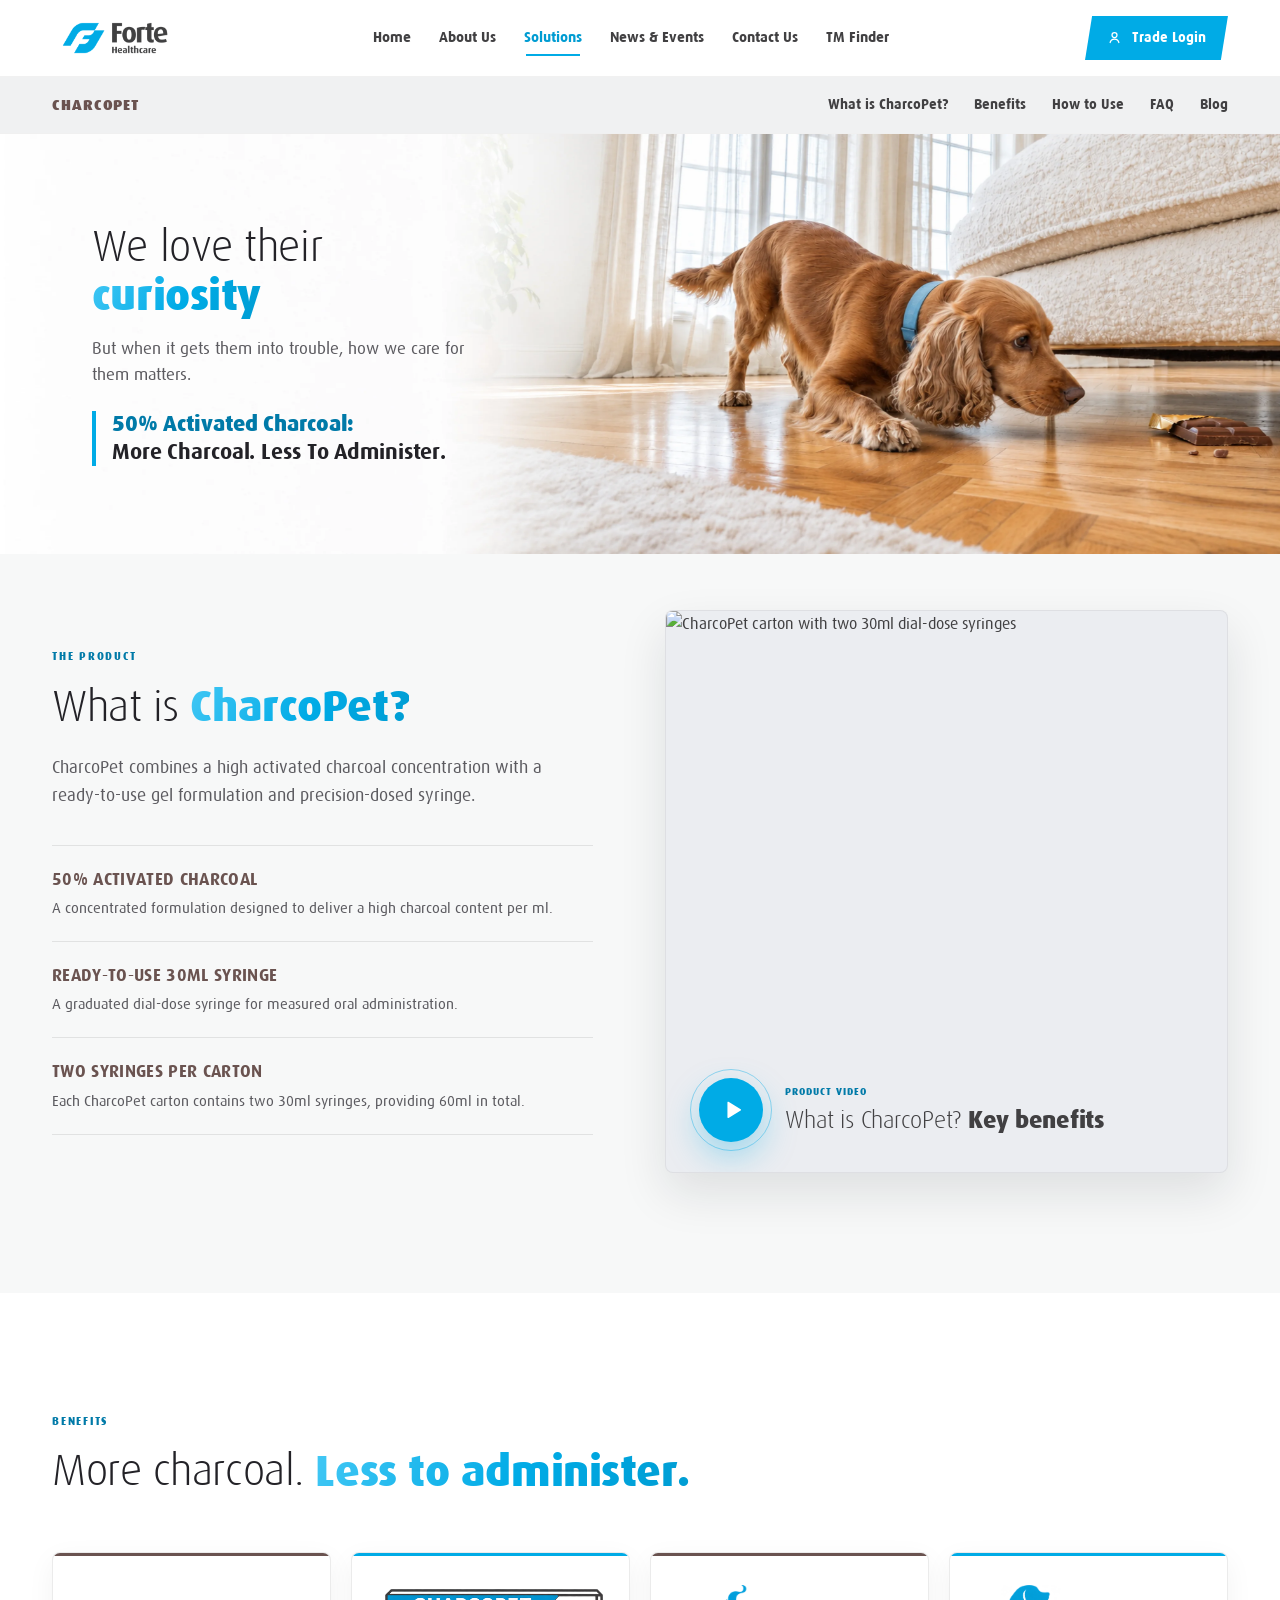
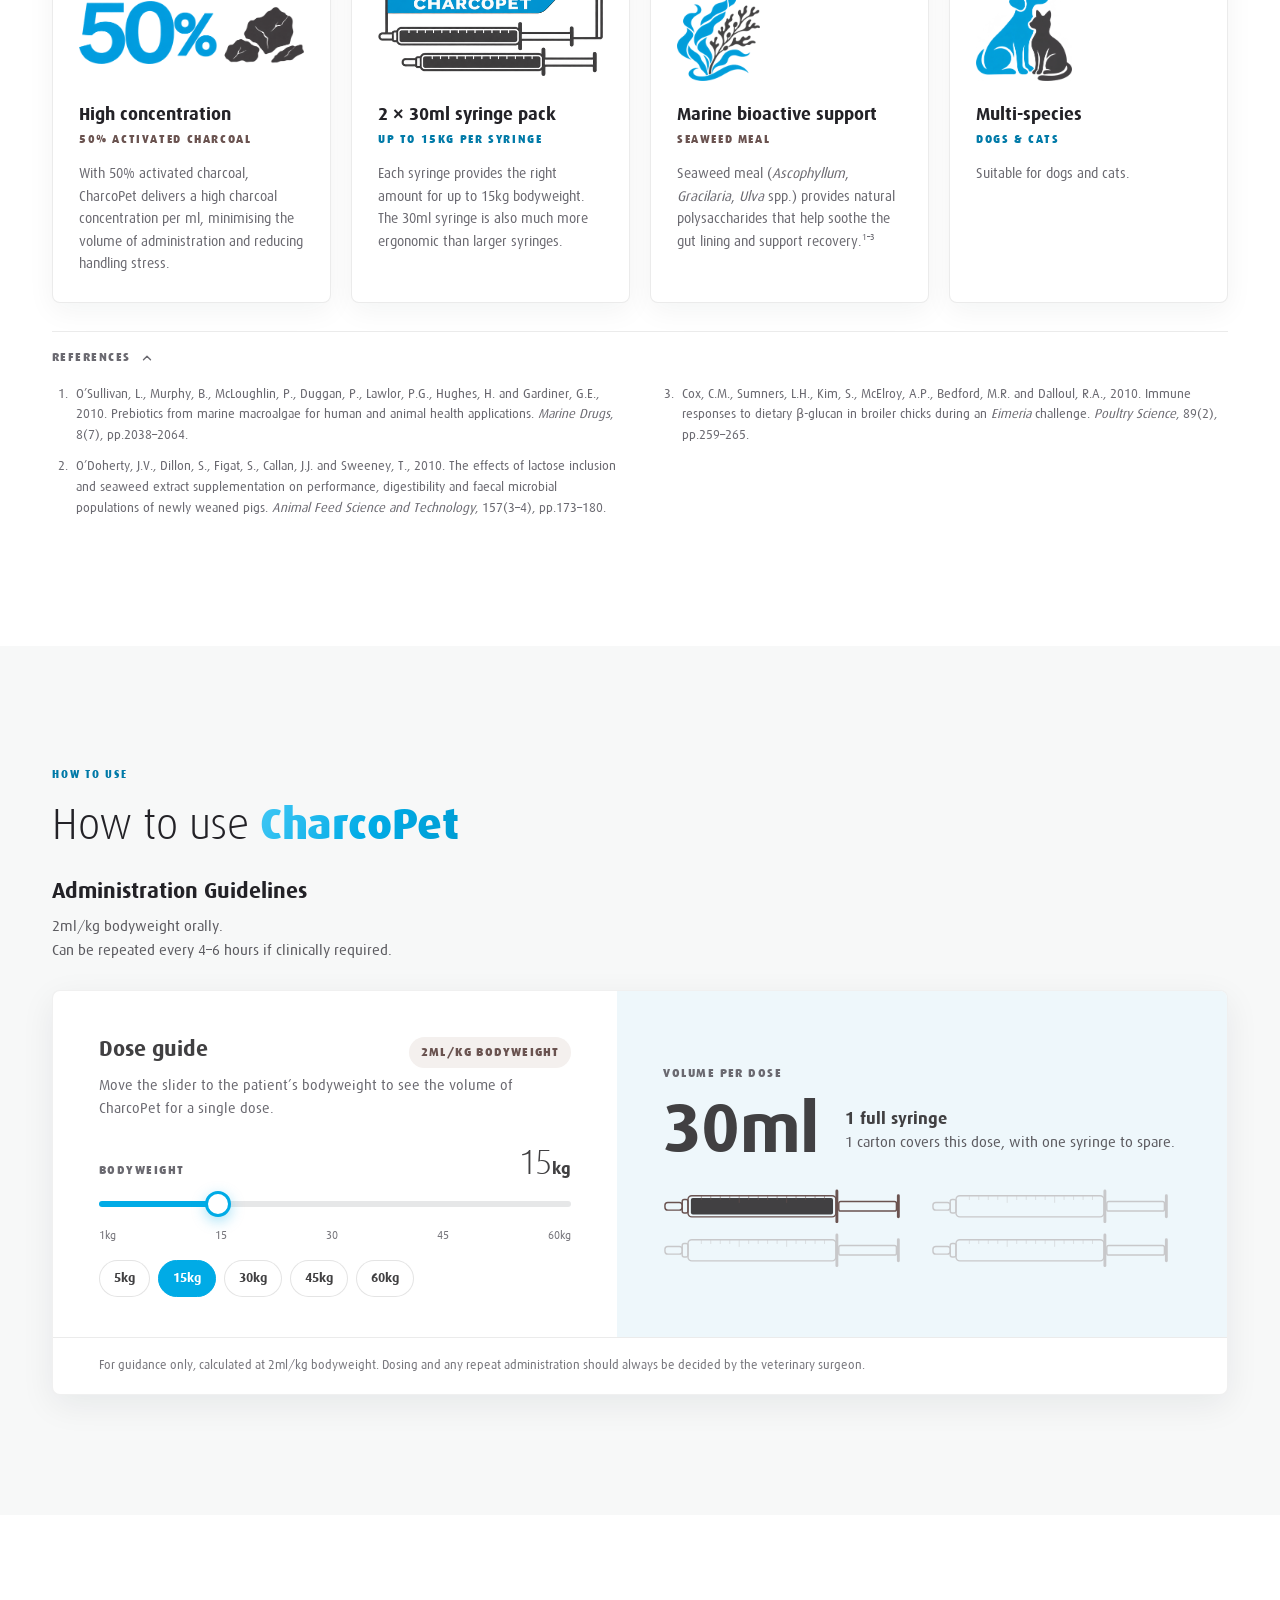
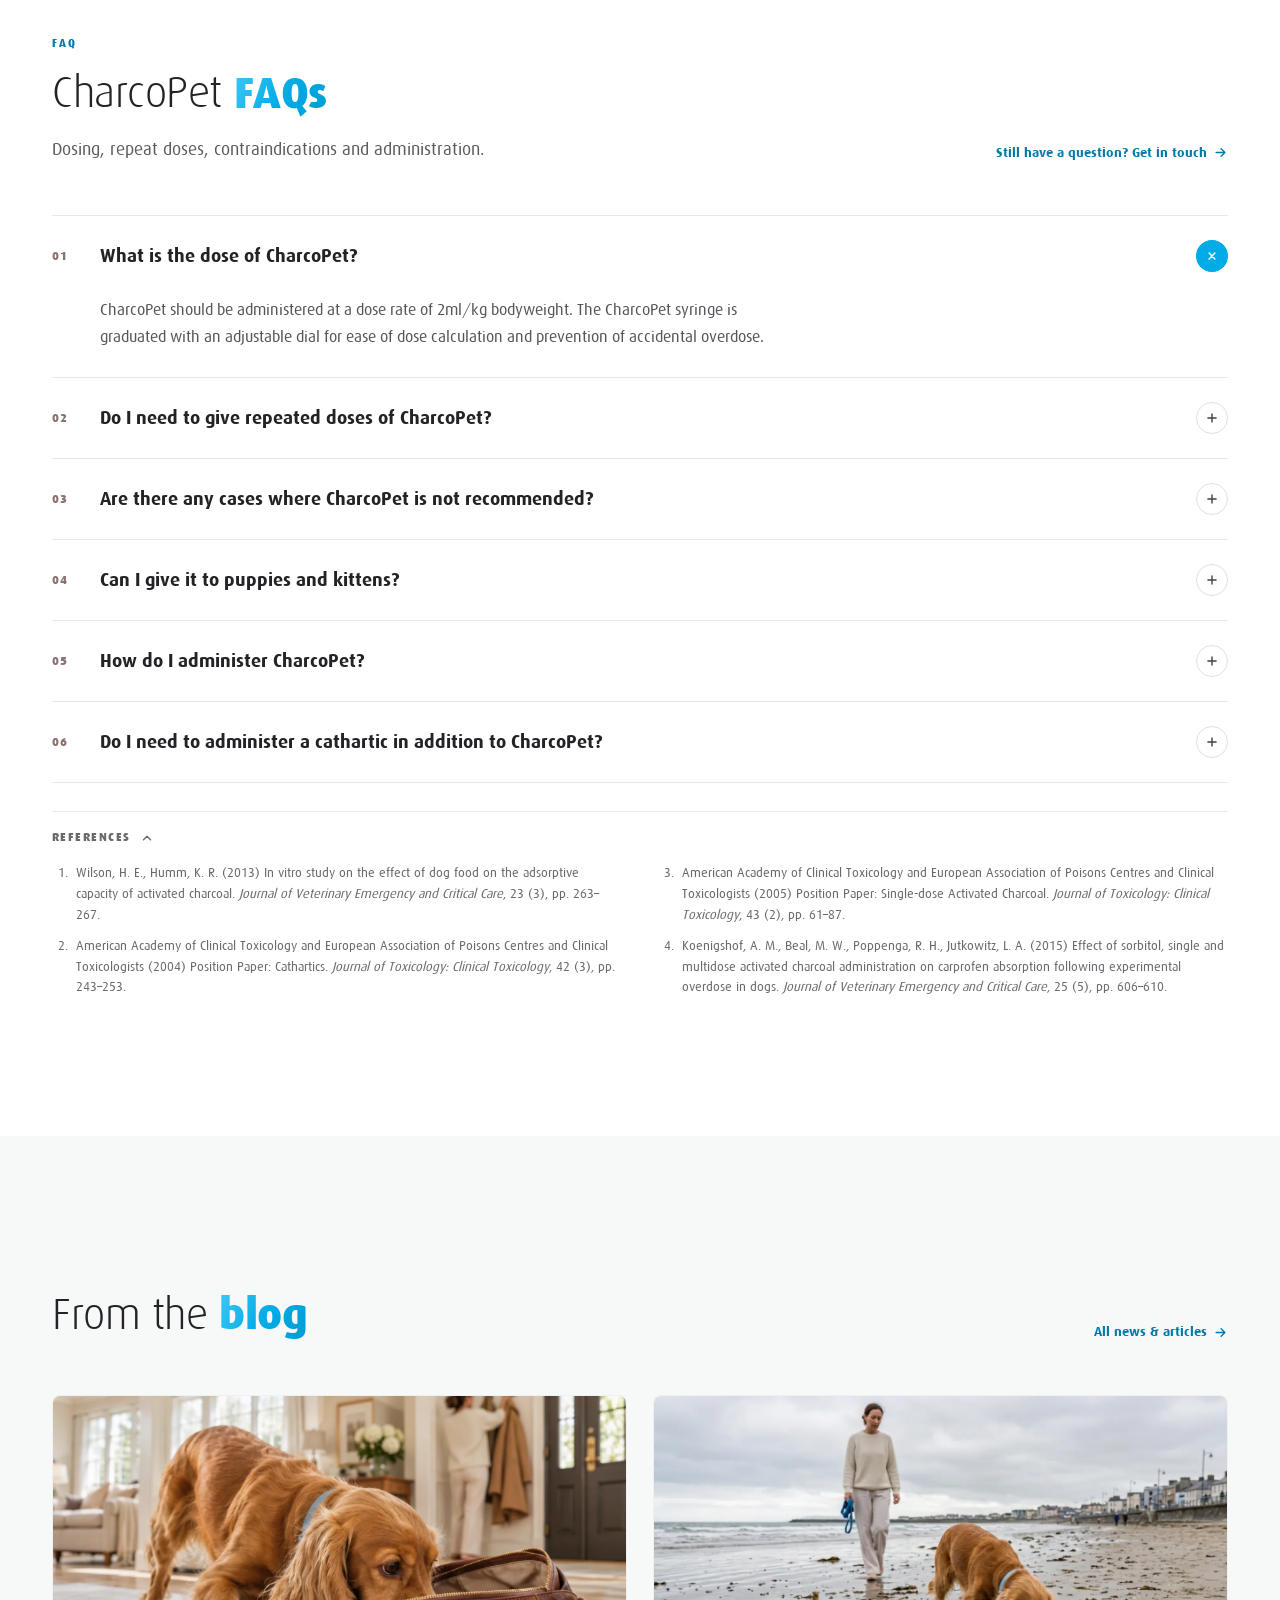
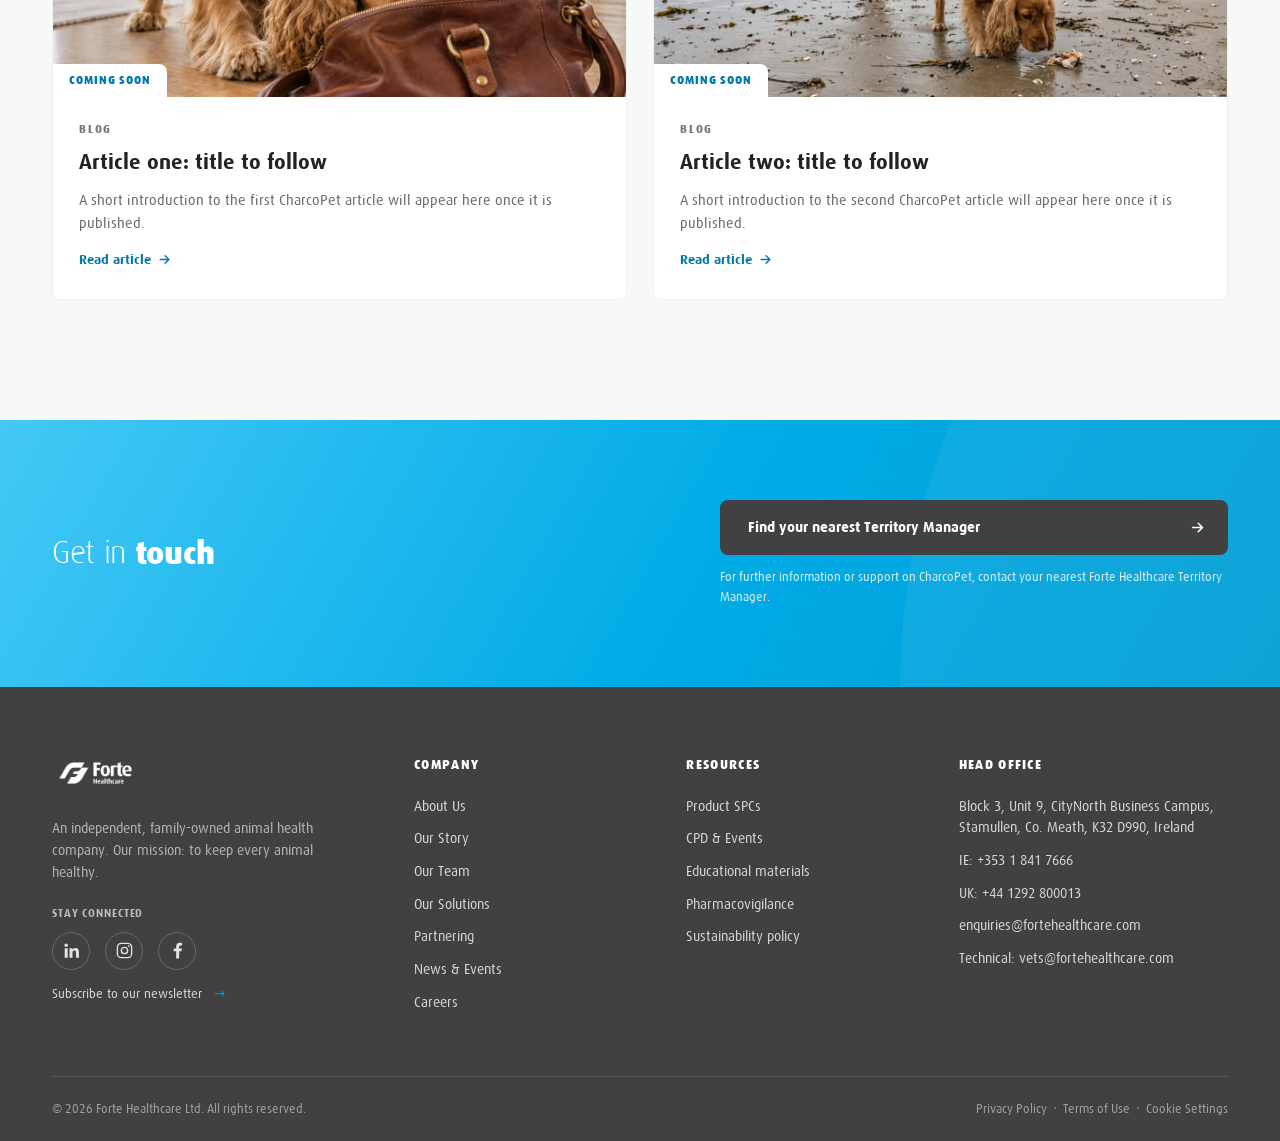
==== commit de64f2a4: "CharcoPet landing: hero banner v3, tighter spacing under the hero and under the How to use heading C" ====
--- a/charcopet/index.html
+++ b/charcopet/index.html
@@ -24,7 +24,7 @@
 
 <!--
   INTEGRATION NOTES
-  · Hero banner: assets/img/hero-banner.webp (4280 x 1224, the supplied artwork,
+  · Hero banner: assets/img/hero-banner.webp (4280 x 1322, the supplied artwork,
     no carton). All of the hero text is live and sits on the light left side of
     the picture. The photo coordinates used to keep the text clear of it are in the
     comment above .cp-hero in charcopet.css - update them if the artwork moves.
@@ -114,7 +114,7 @@
      Static banner with all of the hero text live over its light left side. -->
 <section class="cp-hero" aria-labelledby="cp-hero-title">
   <div class="cp-hero__media">
-    <img src="assets/img/hero-banner.webp" width="4280" height="1224" alt="A curious cocker spaniel sniffing a bar of chocolate on a wooden floor" fetchpriority="high" decoding="async">
+    <img src="assets/img/hero-banner.webp" width="4280" height="1322" alt="A curious cocker spaniel sniffing a bar of chocolate on a wooden floor" fetchpriority="high" decoding="async">
   </div>
   <div class="wrap cp-hero__in">
     <div class="cp-hero__copy">
--- a/charcopet/assets/css/charcopet.css
+++ b/charcopet/assets/css/charcopet.css
@@ -218,7 +218,7 @@
 /* ========================= 2. CHARCOPET COMPONENTS ======================== */
 
 /* ---------- Hero: static banner with all of the text over it ----------
-   Banner geometry (fractions of the 4280 x 1224 file): pure white left side up to x ~0.35, bright curtains
+   Banner geometry (fractions of the 4280 x 1322 file): pure white left side up to x ~0.35, bright curtains
    to ~0.48; photo (dog, floor, chocolate) to the right edge, the dog x ~0.49-0.80, the chocolate x ~0.84-0.93.
    From 1280px the banner is shown whole, full width (at least 420px tall, then it is pinned to the right
    and only the white left side is cropped); the dog stays clear of the 420px text column.
@@ -236,7 +236,7 @@
 .cp-keymsg b{display:block;font-weight:800;color:var(--forte-blue-ink)}
 
 @media (min-width:1280px){
-  .cp-hero{aspect-ratio:4280/1224;min-height:420px}
+  .cp-hero{aspect-ratio:4280/1322;min-height:420px}
   .cp-hero__media img{object-position:100% 50%}
   .cp-hero__in{height:100%;display:flex;align-items:center}
   .cp-hero__copy{max-width:420px;padding:24px 0}
@@ -454,6 +454,11 @@
 .cp-barrel.is-empty{opacity:.28}
 .cp-barrel__gel{transform-box:fill-box;transform-origin:left center;transform:scaleX(var(--f,0));transition:transform .5s var(--ease)}
 .cp-dose__note{grid-column:1/-1;padding:18px 46px;border-top:1px solid rgba(65,64,66,.1);font-size:12.5px;line-height:1.55;color:#77767c}
+
+/* tighter rhythm: the block right under the hero, and the How to use heading over the guidelines */
+#what-is-charcopet{padding-top:56px}
+#how-to-use .section-head{margin-bottom:24px}
+@media (max-width:600px){#what-is-charcopet{padding-top:44px}#how-to-use .section-head{margin-bottom:18px}}
 
 /* ---------- Administration guidelines (above the dose guide) ---------- */
 .cp-admin{margin-bottom:28px}
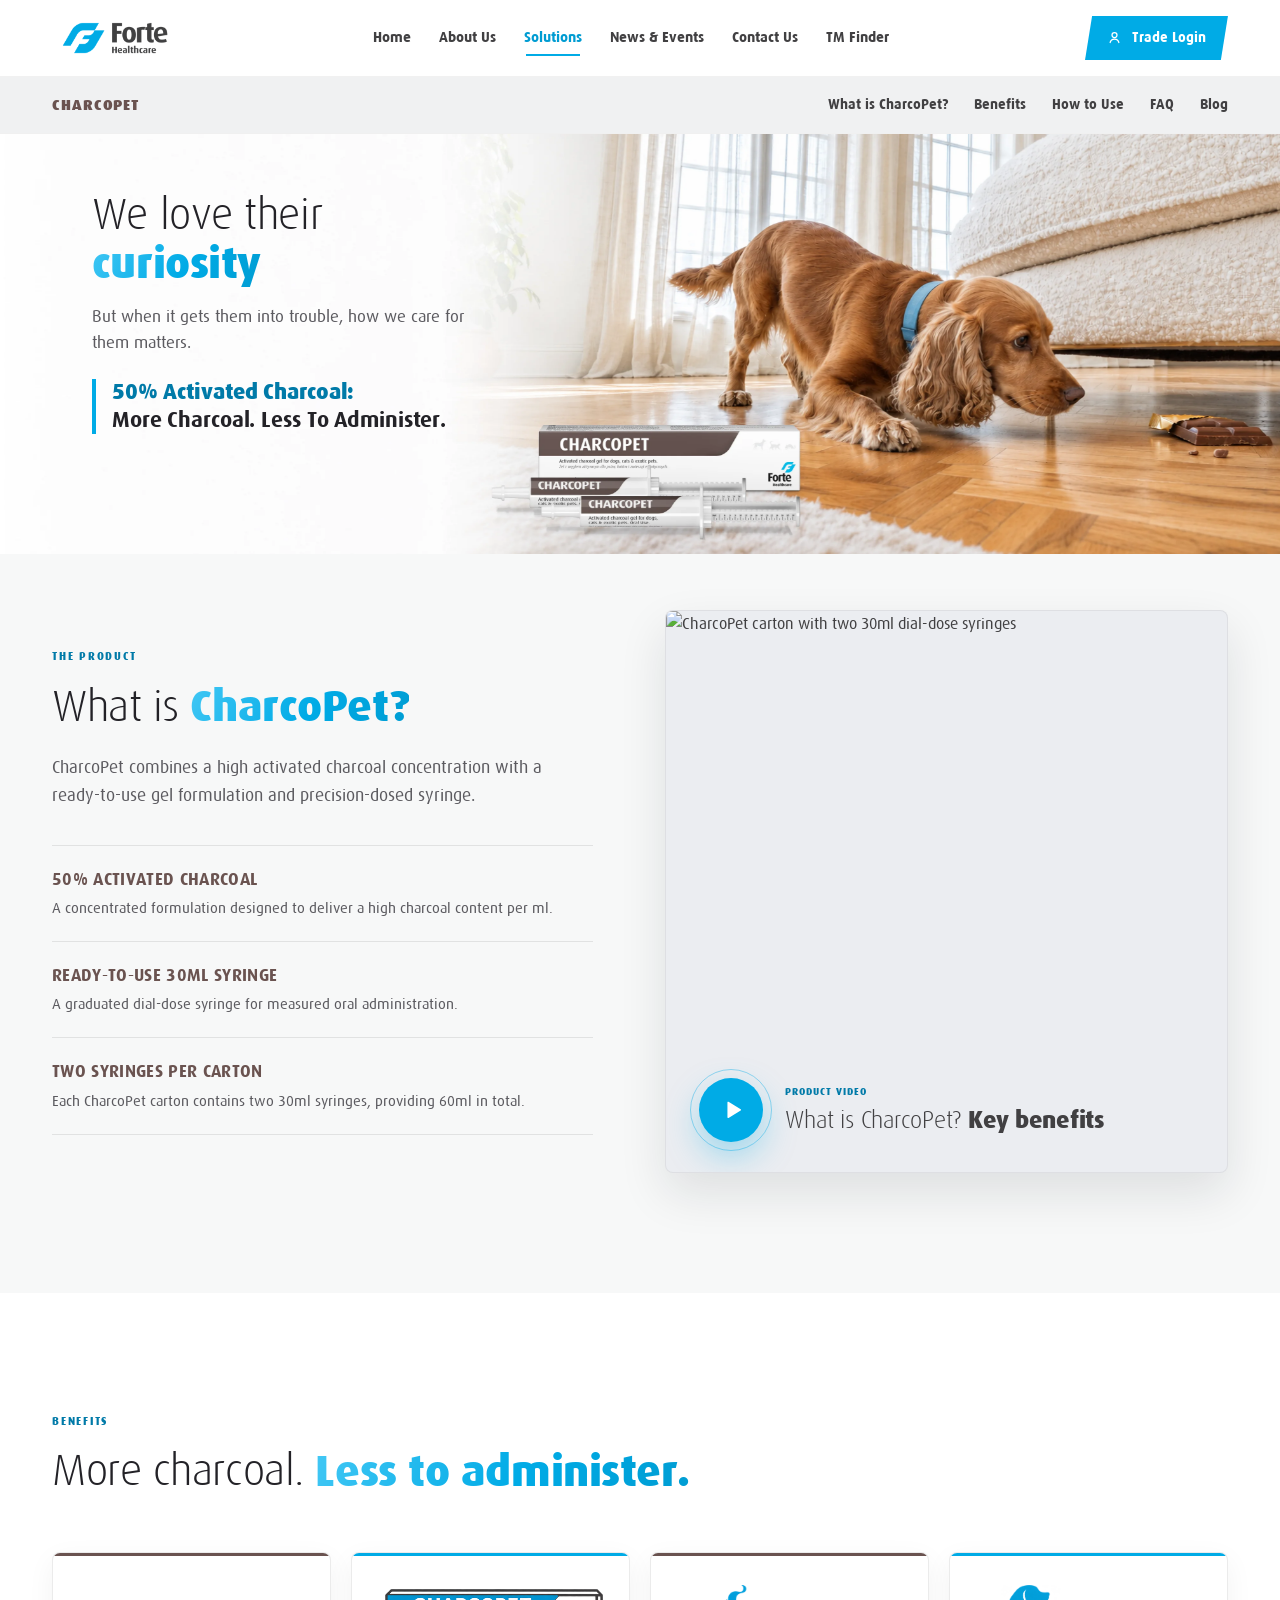
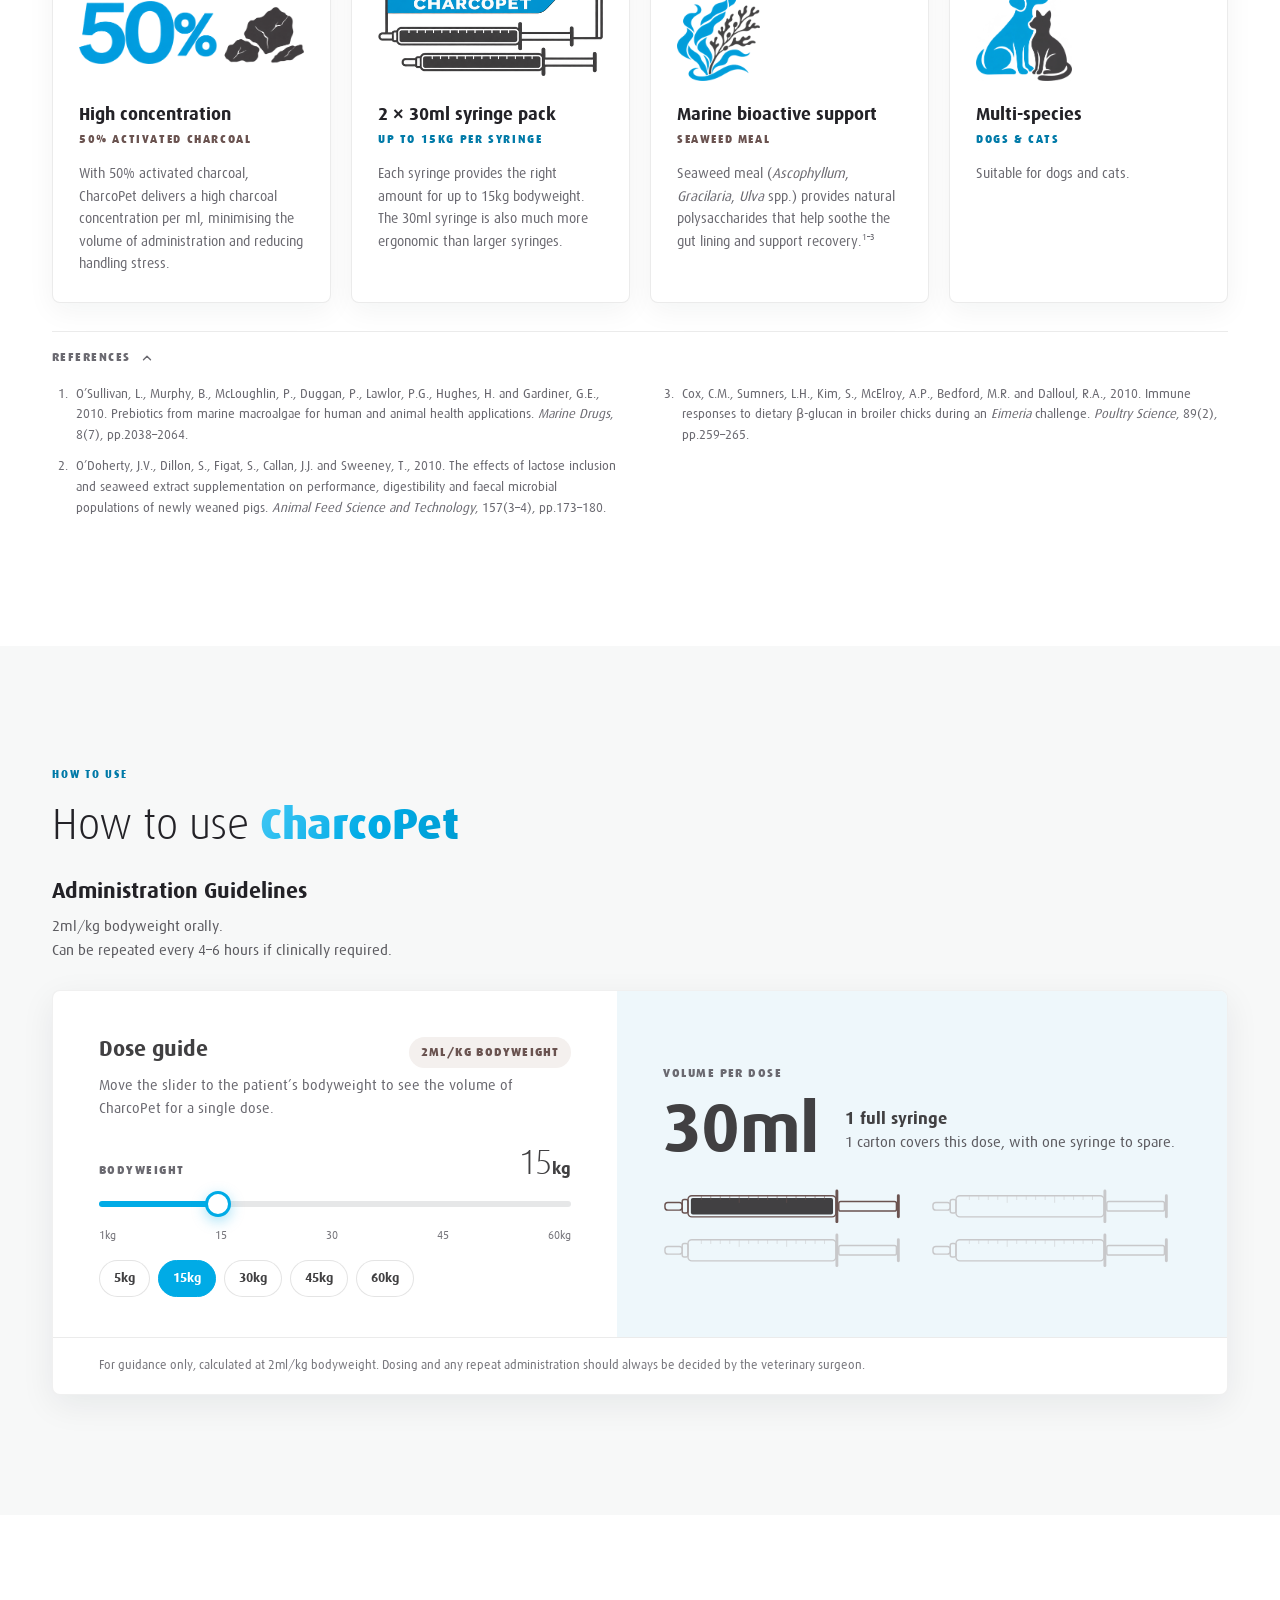
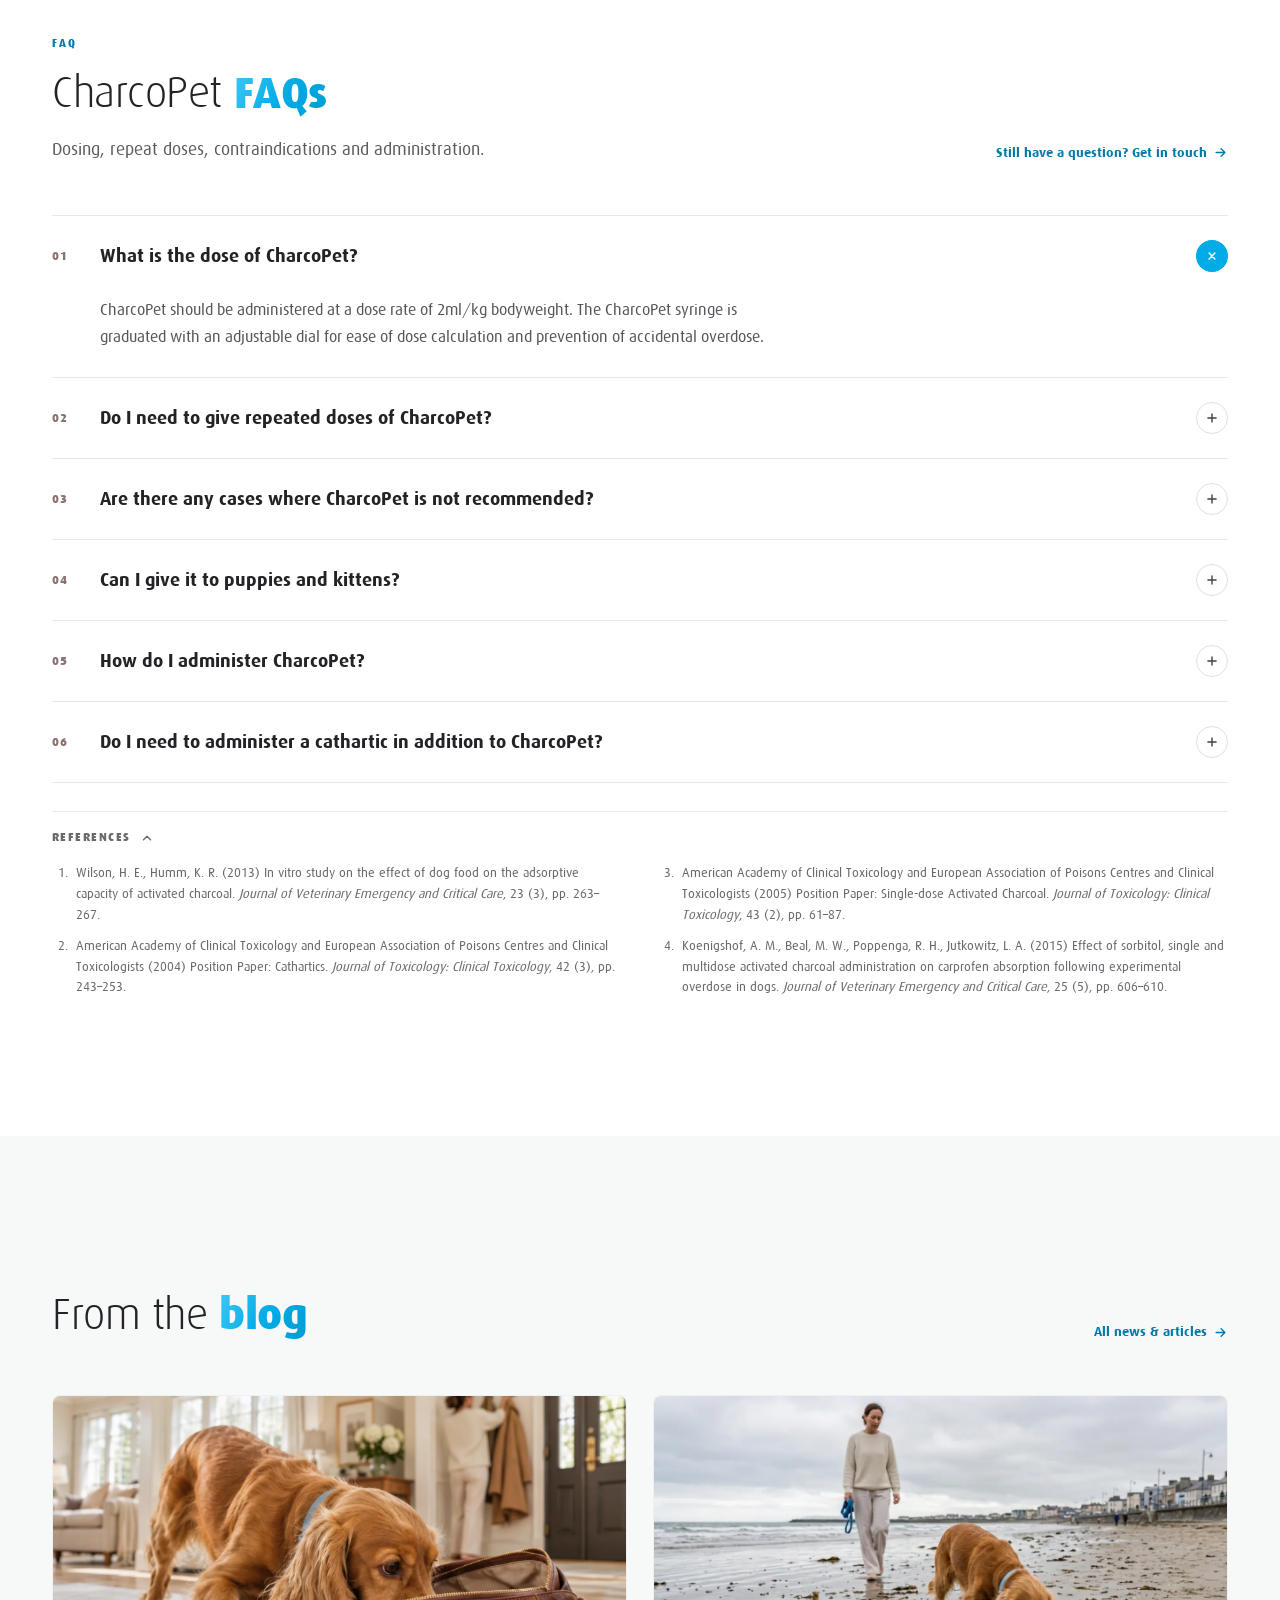
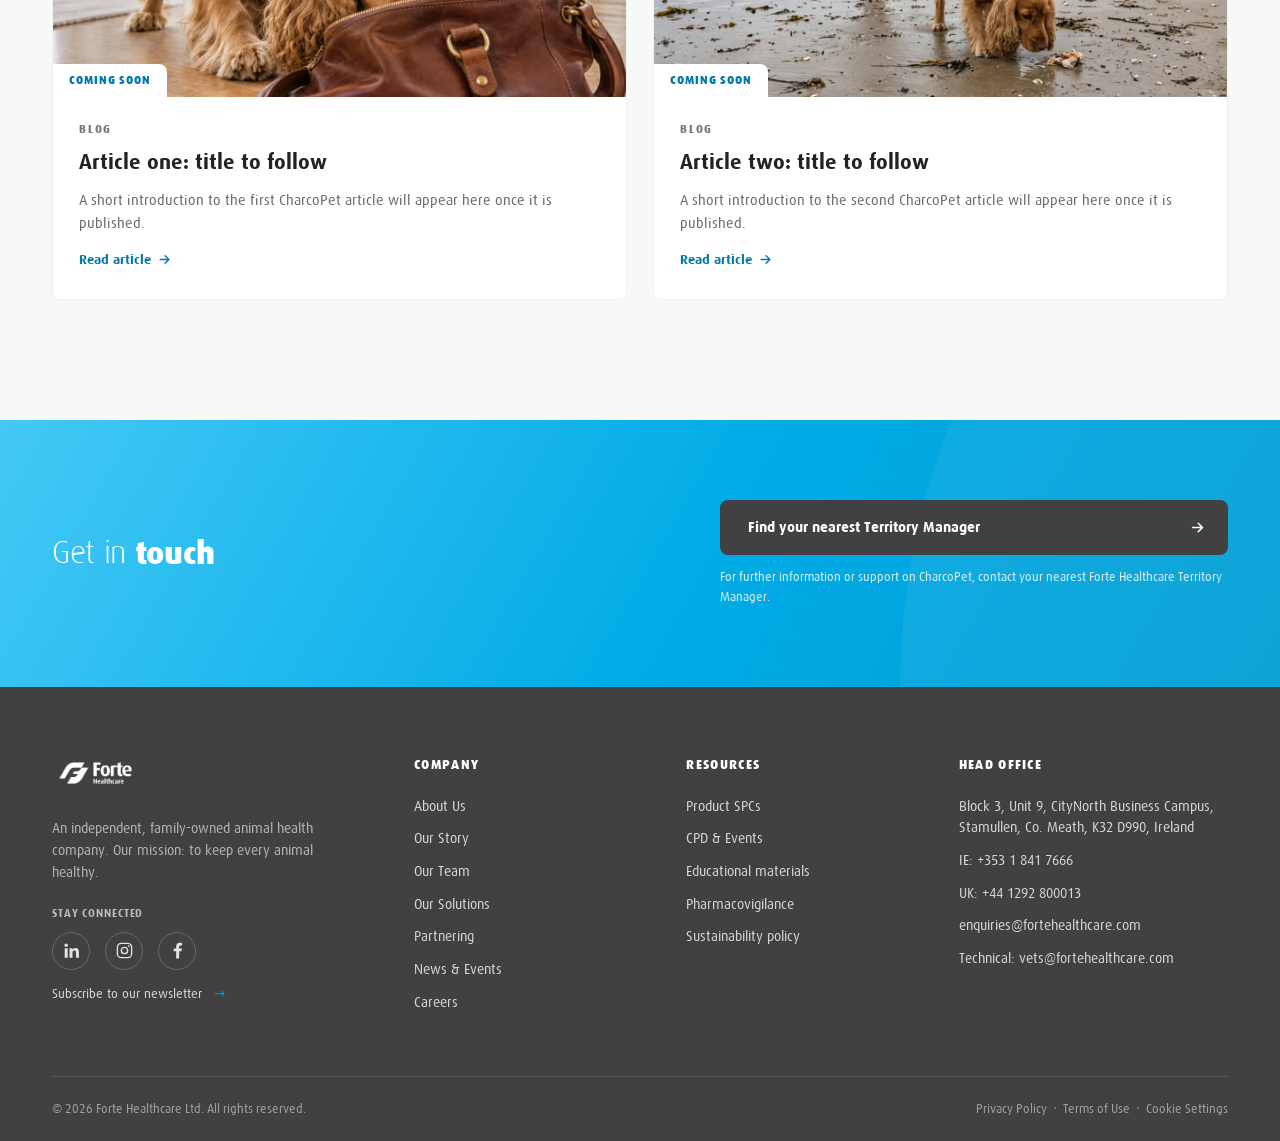
==== commit 7d2d1b80: "CharcoPet landing: hero banner v4 with the carton, hero text lifted a little Co-Authored-By: Claude " ====
--- a/charcopet/index.html
+++ b/charcopet/index.html
@@ -114,7 +114,7 @@
      Static banner with all of the hero text live over its light left side. -->
 <section class="cp-hero" aria-labelledby="cp-hero-title">
   <div class="cp-hero__media">
-    <img src="assets/img/hero-banner.webp" width="4280" height="1322" alt="A curious cocker spaniel sniffing a bar of chocolate on a wooden floor" fetchpriority="high" decoding="async">
+    <img src="assets/img/hero-banner.webp" width="4280" height="1322" alt="A curious cocker spaniel sniffing a bar of chocolate on a wooden floor, with the CharcoPet carton and two syringes in front" fetchpriority="high" decoding="async">
   </div>
   <div class="wrap cp-hero__in">
     <div class="cp-hero__copy">
--- a/charcopet/assets/css/charcopet.css
+++ b/charcopet/assets/css/charcopet.css
@@ -219,7 +219,8 @@
 
 /* ---------- Hero: static banner with all of the text over it ----------
    Banner geometry (fractions of the 4280 x 1322 file): pure white left side up to x ~0.35, bright curtains
-   to ~0.48; photo (dog, floor, chocolate) to the right edge, the dog x ~0.49-0.80, the chocolate x ~0.84-0.93.
+   to ~0.48; photo (dog, floor, chocolate) to the right edge, the dog x ~0.49-0.80, the chocolate x ~0.84-0.93;
+   the carton and syringes x ~0.36-0.59, y ~0.69-0.95 (below the text, which ends about half-way down).
    From 1280px the banner is shown whole, full width (at least 420px tall, then it is pinned to the right
    and only the white left side is cropped); the dog stays clear of the 420px text column.
    Narrower, the text sits on top and the banner is pinned to the bottom, faded into the page at its top. */
@@ -238,7 +239,7 @@
 @media (min-width:1280px){
   .cp-hero{aspect-ratio:4280/1322;min-height:420px}
   .cp-hero__media img{object-position:100% 50%}
-  .cp-hero__in{height:100%;display:flex;align-items:center}
+  .cp-hero__in{height:100%;display:flex;align-items:center;padding-bottom:5vw}   /* centred, then lifted by 2.5vw */
   .cp-hero__copy{max-width:420px;padding:24px 0}
   .cp-hero h1{font-size:clamp(44px,3.3vw,64px);margin-bottom:16px}
   .cp-hero .lead{font-size:clamp(17px,1.05vw,19px);line-height:1.5;margin-bottom:24px;max-width:380px}
@@ -256,10 +257,10 @@
   .cp-keymsg{font-size:clamp(20px,2.6vw,28px)}
 }
 @media (max-width:600px){
-  /* phones: x ~0.40-0.96 of the banner, so the dog and the chocolate are both whole */
-  .cp-hero__media{height:calc(100vw / 1.7)}
-  .cp-hero__media img{object-position:92% 100%}
-  .cp-hero .cp-hero__in{padding-top:32px;padding-bottom:calc(100vw / 1.7 * .8)}
+  /* phones: x ~0.33-0.95 of the banner, so the carton, the dog and the chocolate are all whole */
+  .cp-hero__media{height:calc(100vw / 2)}
+  .cp-hero__media img{object-position:87% 100%}
+  .cp-hero .cp-hero__in{padding-top:32px;padding-bottom:calc(100vw / 2 * .92)}
 }
 @media (prefers-reduced-motion:no-preference){
   .cp-hero__media img{animation:cp-hero-settle 1.8s var(--ease) both;transform-origin:100% 50%}
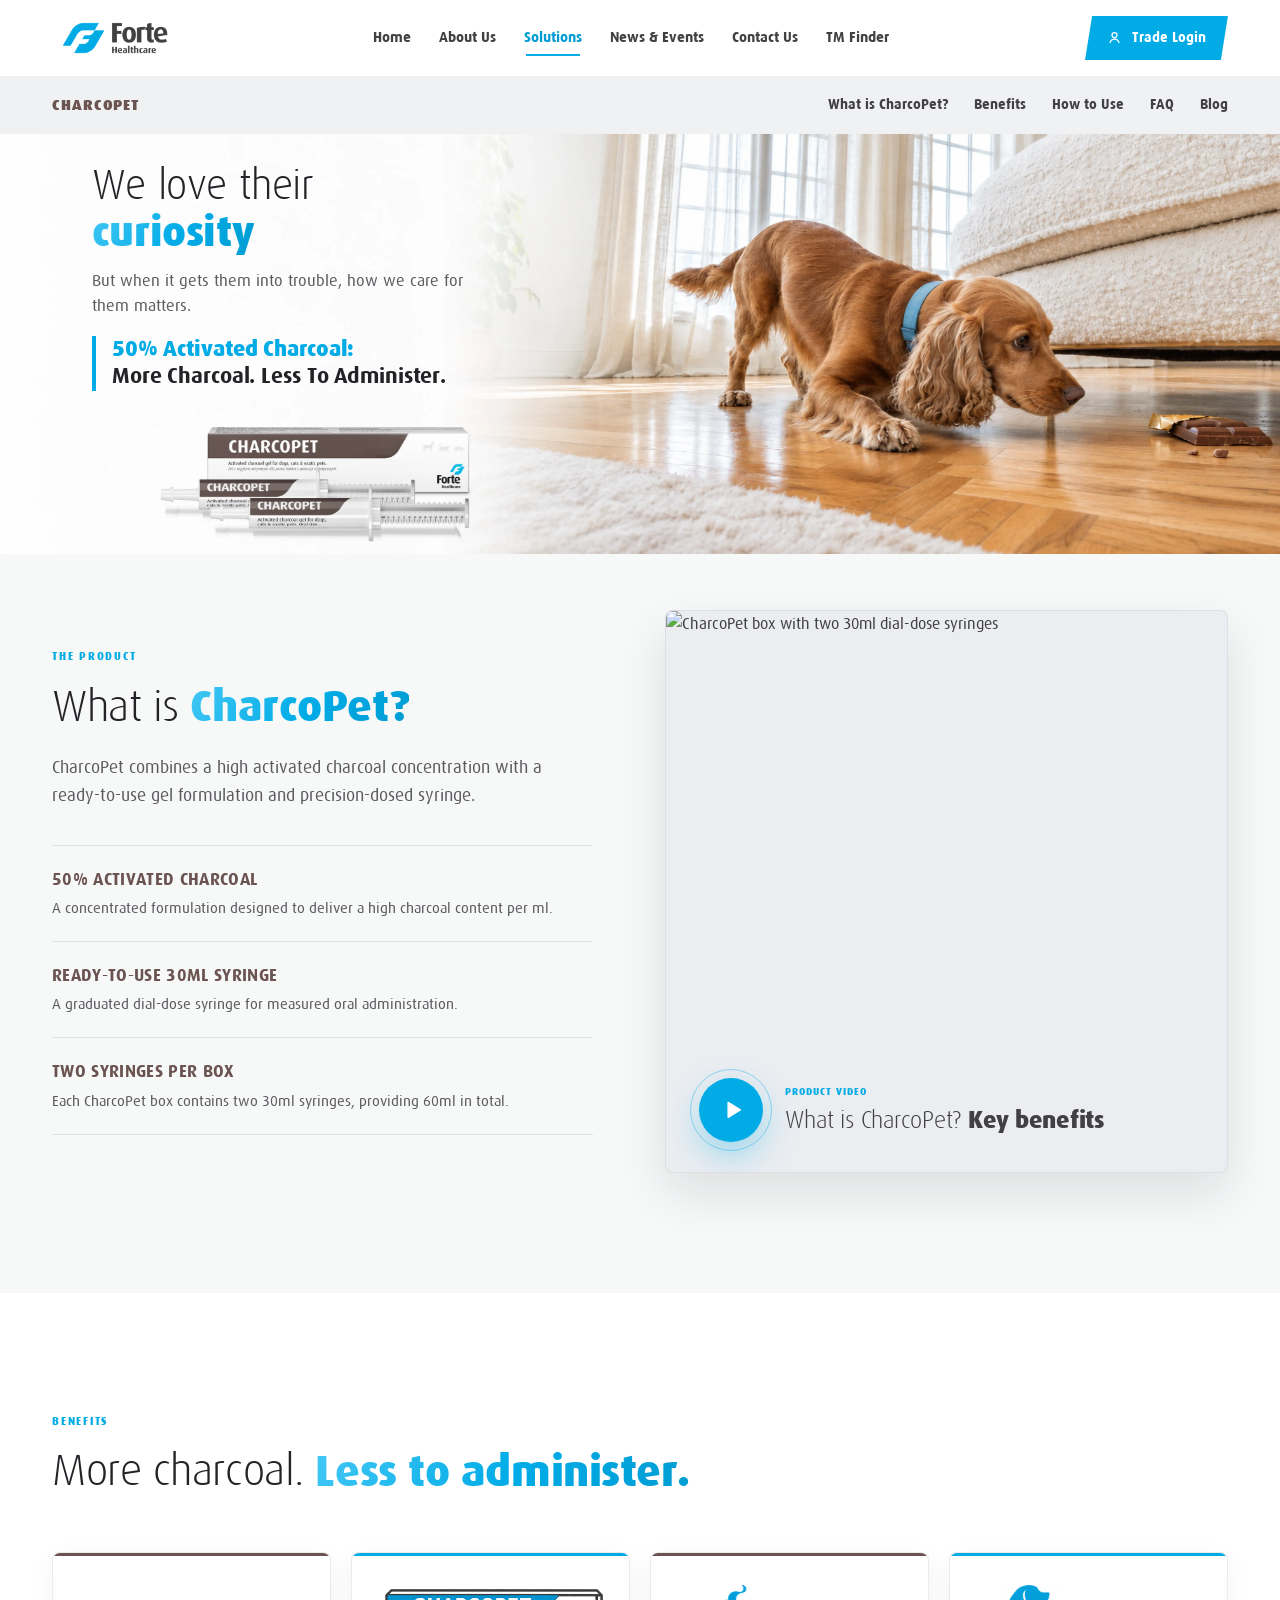
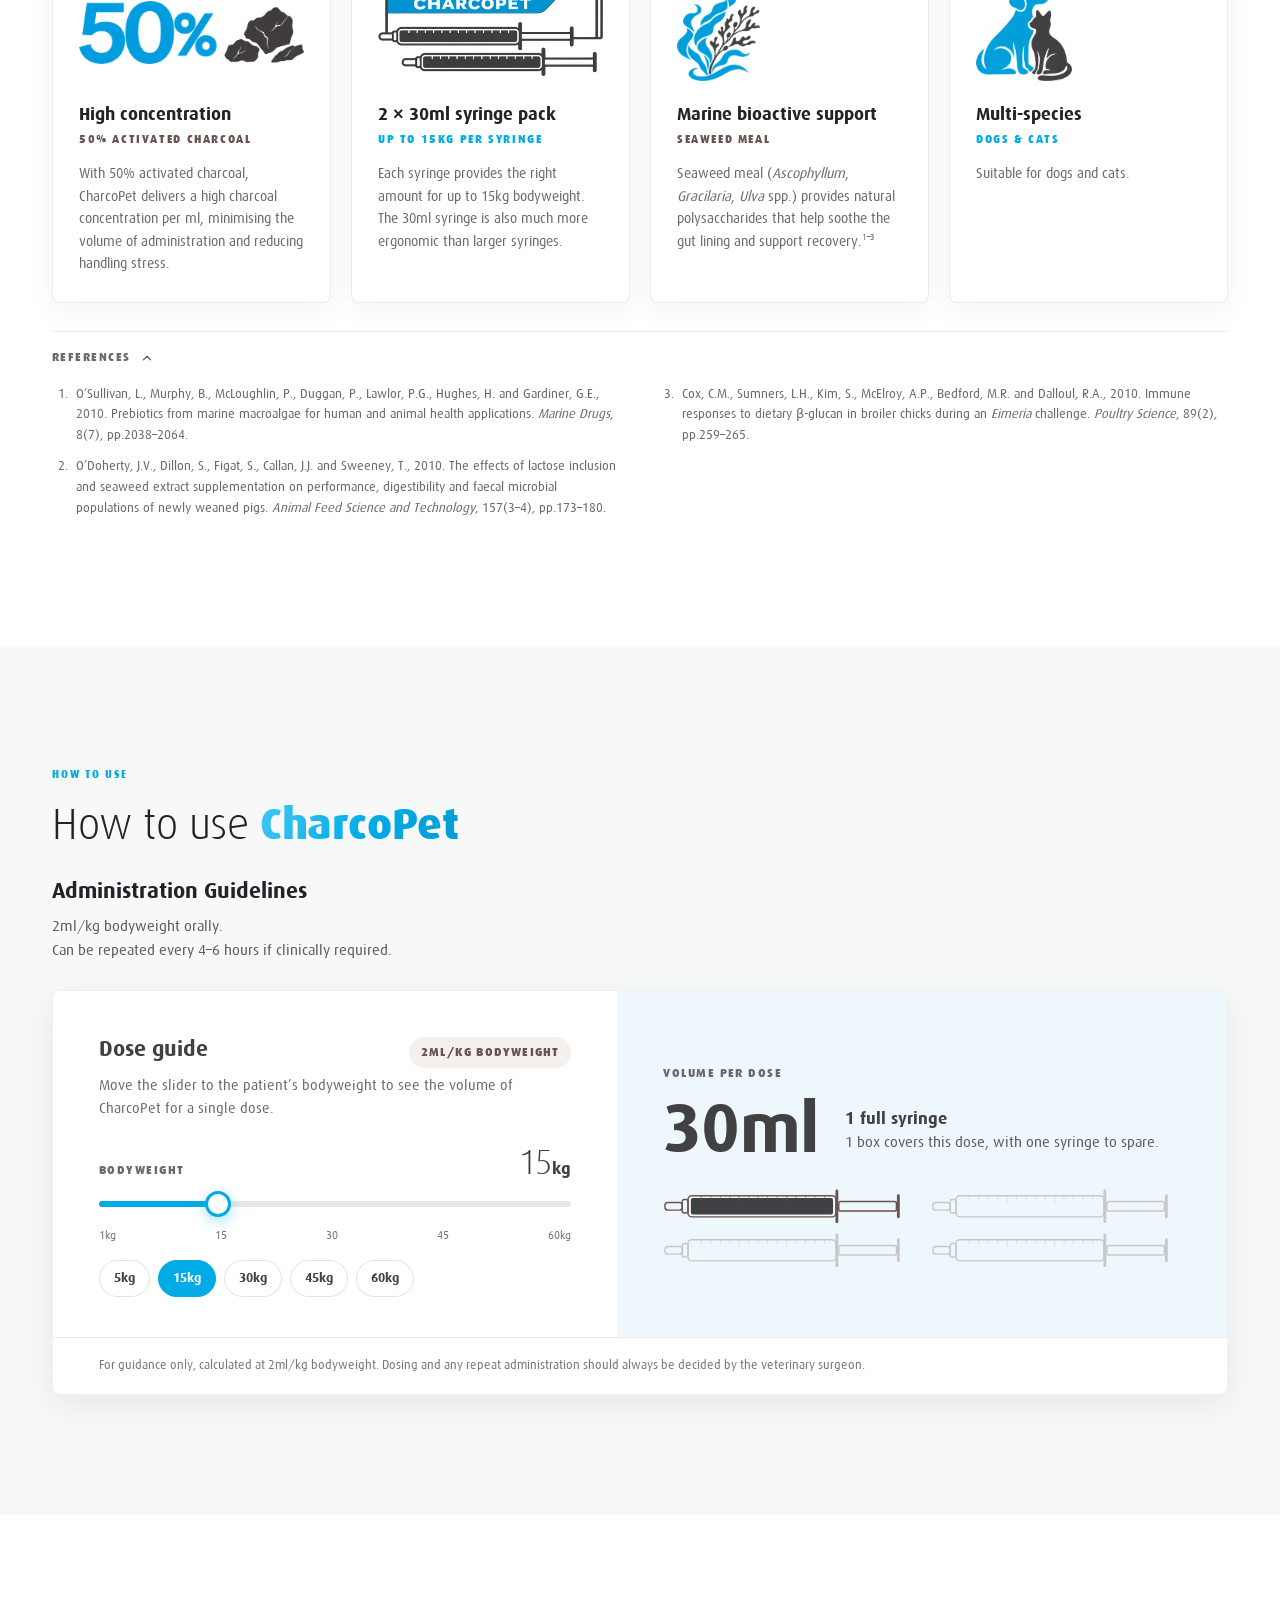
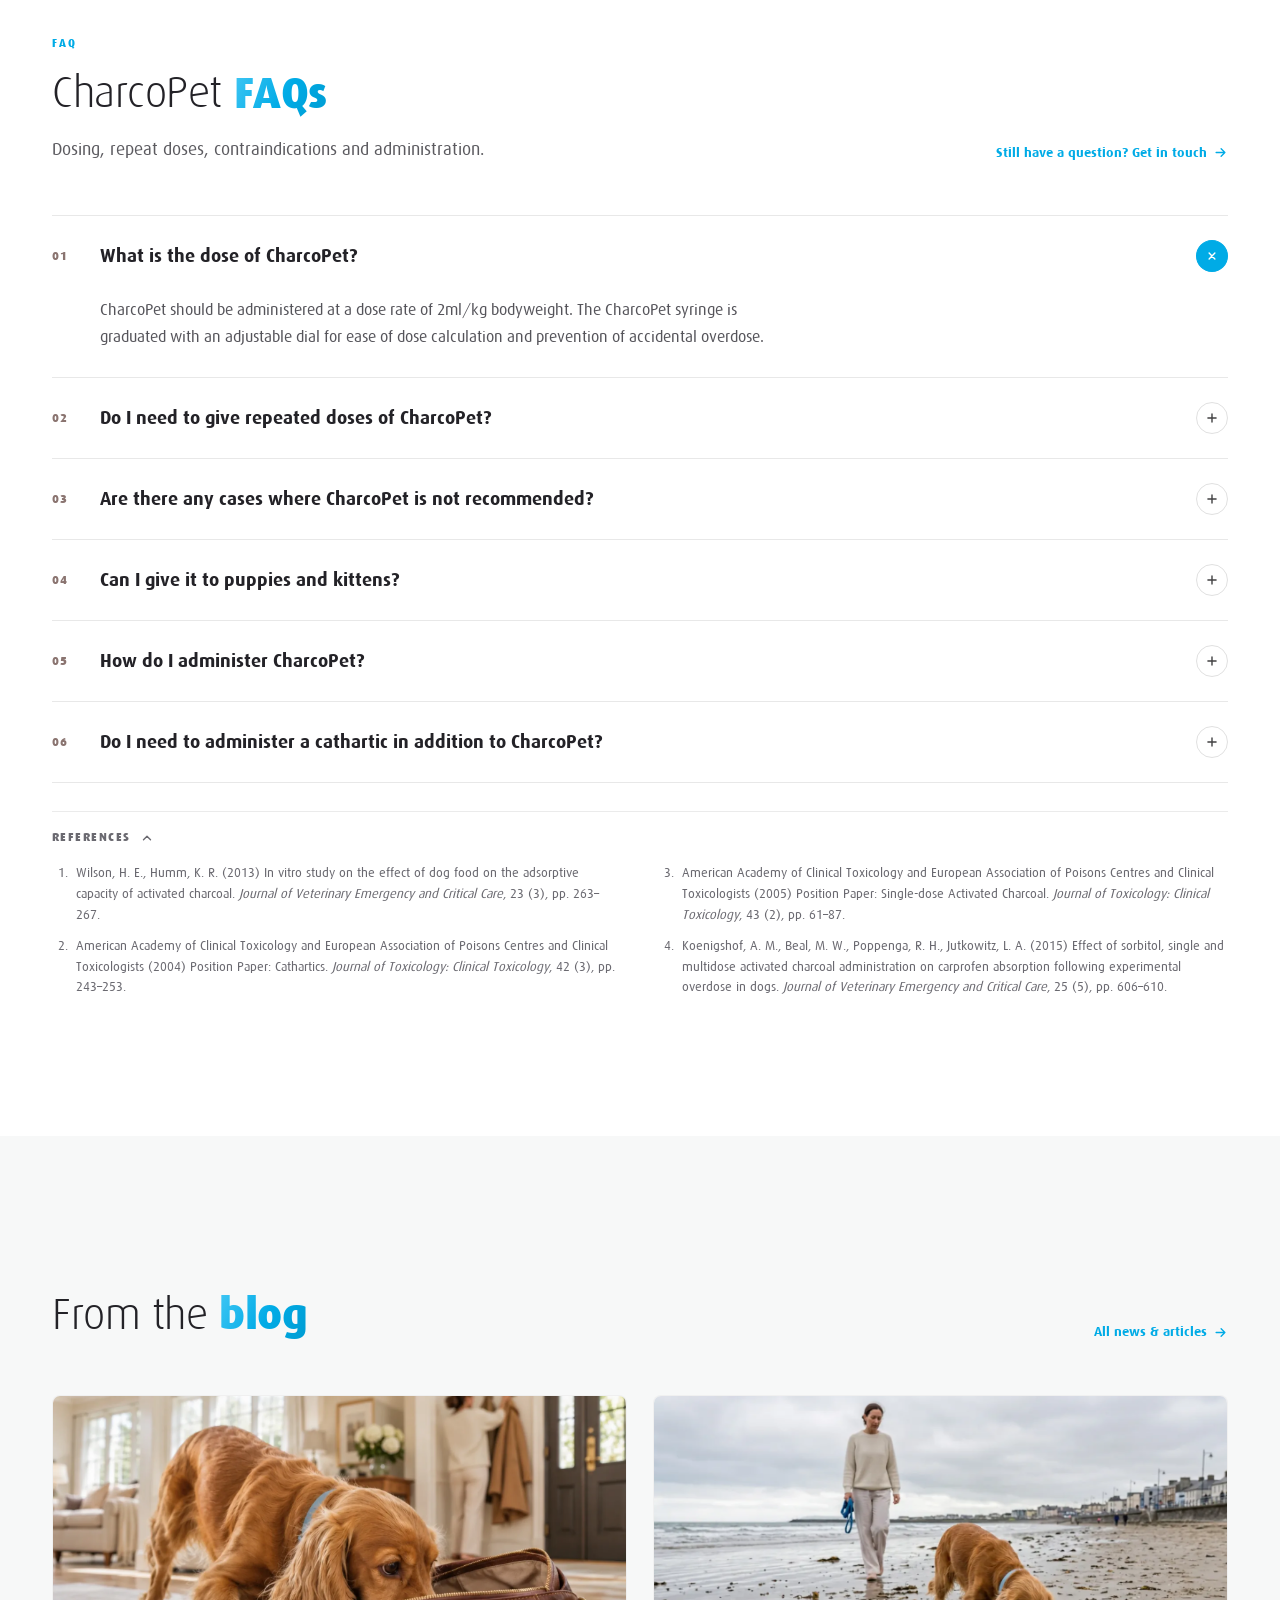
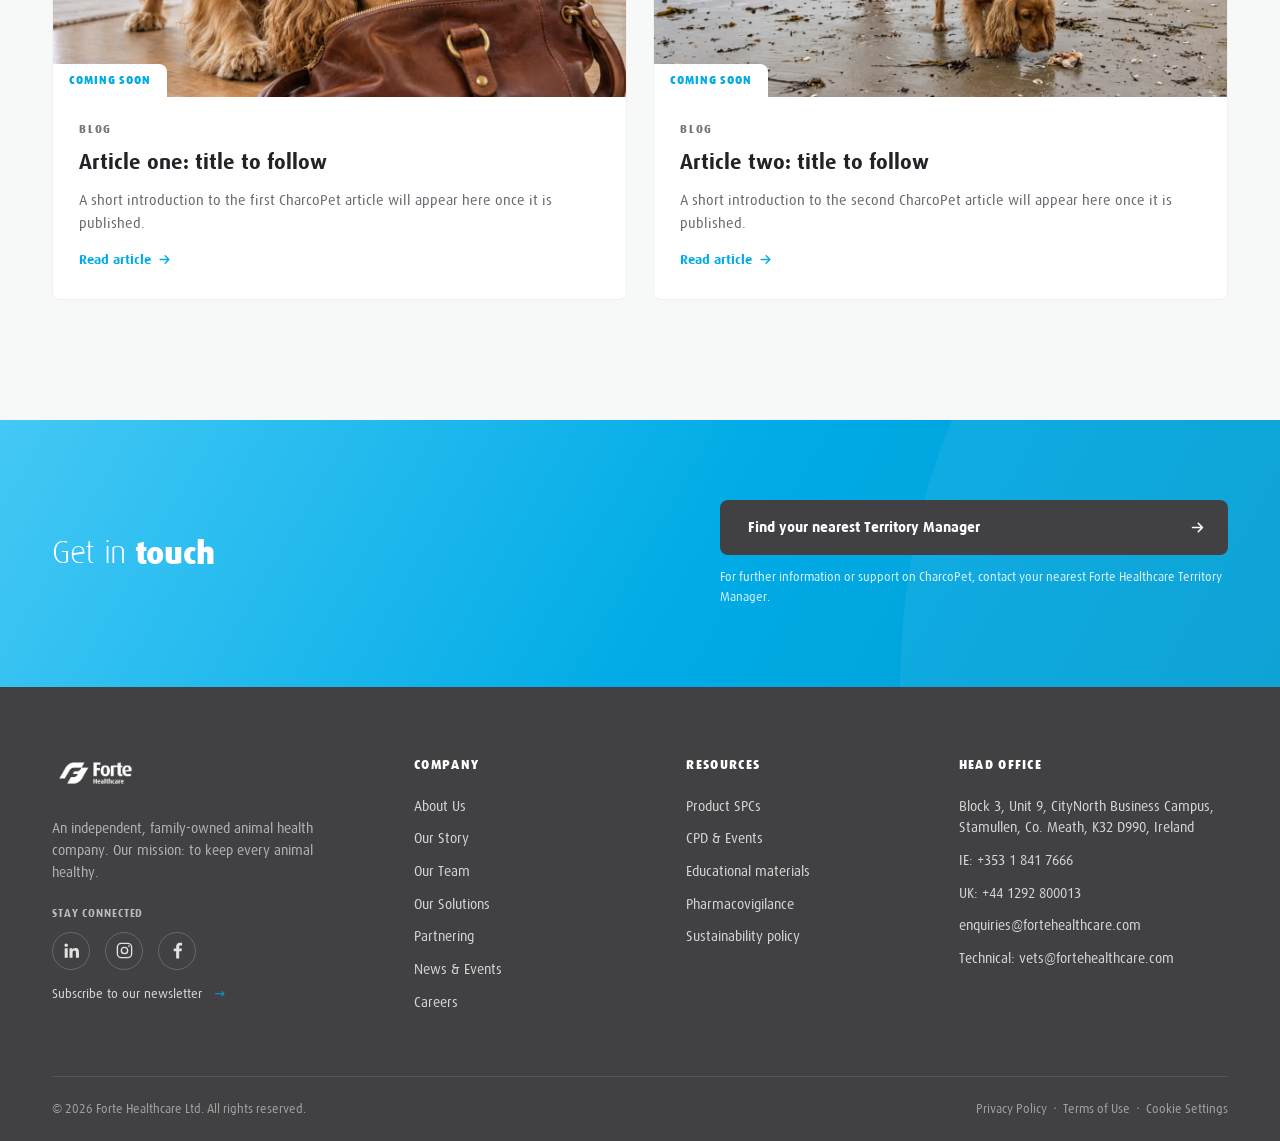
==== commit 3b725a17: "CharcoPet: carton -> box in page copy, alt text, meta and dose guide Co-Authored-By: Claude Opus 5.5" ====
--- a/charcopet/index.html
+++ b/charcopet/index.html
@@ -11,7 +11,7 @@
 <meta property="og:type" content="website">
 <meta property="og:site_name" content="Forte Healthcare">
 <meta property="og:title" content="CharcoPet® | 50% activated charcoal gel for dogs &amp; cats">
-<meta property="og:description" content="More charcoal. Less to administer. A ready-to-use activated charcoal gel in a 30ml dial-dose syringe, two syringes per carton.">
+<meta property="og:description" content="More charcoal. Less to administer. A ready-to-use activated charcoal gel in a 30ml dial-dose syringe, two syringes per box.">
 <meta property="og:image" content="assets/img/og-charcopet.jpg">
 <meta name="twitter:card" content="summary_large_image">
 
@@ -25,7 +25,7 @@
 <!--
   INTEGRATION NOTES
   · Hero banner: assets/img/hero-banner.webp (4280 x 1322, the supplied artwork,
-    no carton). All of the hero text is live and sits on the light left side of
+    no box). All of the hero text is live and sits on the light left side of
     the picture. The photo coordinates used to keep the text clear of it are in the
     comment above .cp-hero in charcopet.css - update them if the artwork moves.
   · Header/footer links point at the Forte concept site (absolute URLs) so this
@@ -114,7 +114,7 @@
      Static banner with all of the hero text live over its light left side. -->
 <section class="cp-hero" aria-labelledby="cp-hero-title">
   <div class="cp-hero__media">
-    <img src="assets/img/hero-banner.webp" width="4280" height="1322" alt="A curious cocker spaniel sniffing a bar of chocolate on a wooden floor, with the CharcoPet carton and two syringes in front" fetchpriority="high" decoding="async">
+    <img src="assets/img/hero-banner.webp" width="4280" height="1322" alt="A curious cocker spaniel sniffing a bar of chocolate on a wooden floor, with the CharcoPet box and two syringes in front" fetchpriority="high" decoding="async">
   </div>
   <div class="wrap cp-hero__in">
     <div class="cp-hero__copy">
@@ -144,8 +144,8 @@
             <p>A graduated dial-dose syringe for measured oral administration.</p>
           </li>
           <li class="cp-feature reveal d3">
-            <h3>Two syringes per carton</h3>
-            <p>Each CharcoPet carton contains two 30ml syringes, providing 60ml in total.</p>
+            <h3>Two syringes per box</h3>
+            <p>Each CharcoPet box contains two 30ml syringes, providing 60ml in total.</p>
           </li>
         </ul>
       </div>
@@ -153,7 +153,7 @@
       <!-- Product video: square 1080x1080, 17 s, no sound; plays inside the card -->
       <figure class="cp-video cp-video--product reveal d2">
         <div class="cp-video__frame" data-video="assets/video/charcopet-product.mp4" data-play="inline" data-video-title="What is CharcoPet? Key benefits">
-          <img class="cp-video__cover" src="assets/img/product-cover.webp" width="1254" height="1254" alt="CharcoPet carton with two 30ml dial-dose syringes" loading="lazy" decoding="async">
+          <img class="cp-video__cover" src="assets/img/product-cover.webp" width="1254" height="1254" alt="CharcoPet box with two 30ml dial-dose syringes" loading="lazy" decoding="async">
           <button class="cp-video__start" type="button">
             <span class="cp-video__soon">Video coming soon</span>
             <span class="cp-video__meta">
@@ -267,7 +267,7 @@
         <p class="cp-dose__label cp-dose__label--out">Volume per dose</p>
         <div class="cp-result" aria-live="polite">
           <p class="cp-result__ml"><span id="cpMl">30</span><small>ml</small></p>
-          <p class="cp-result__text"><b id="cpSyringeText">1 full syringe</b><span id="cpCartonText">1 carton covers this dose, with one syringe to spare.</span></p>
+          <p class="cp-result__text"><b id="cpSyringeText">1 full syringe</b><span id="cpCartonText">1 box covers this dose, with one syringe to spare.</span></p>
           <div class="cp-barrels" id="cpBarrels" aria-hidden="true"></div>
         </div>
       </div>
--- a/charcopet/assets/css/charcopet.css
+++ b/charcopet/assets/css/charcopet.css
@@ -13,7 +13,7 @@
   --forte-blue:#00abe6;
   --forte-blue-deep:#009cd2;
   --forte-blue-light:#44c8f5;
-  --forte-blue-ink:#007aa8;          /* AA-contrast blue for small text on white */
+  --forte-blue-ink:var(--forte-blue);  /* same blue as the Trade Login button (was #007aa8) */
   --forte-black:#414042;
   --forte-grey:#e6e7e8;
   --forte-grey-tint:#f7f8f8;
@@ -220,7 +220,8 @@
 /* ---------- Hero: static banner with all of the text over it ----------
    Banner geometry (fractions of the 4280 x 1322 file): pure white left side up to x ~0.35, bright curtains
    to ~0.48; photo (dog, floor, chocolate) to the right edge, the dog x ~0.49-0.80, the chocolate x ~0.84-0.93;
-   the carton and syringes x ~0.36-0.59, y ~0.69-0.95 (below the text, which ends about half-way down).
+   the carton and syringes bottom left, x ~0.12-0.35, y ~0.69-0.97: on wide screens the text starts near the top
+   so that it ends above the carton.
    From 1280px the banner is shown whole, full width (at least 420px tall, then it is pinned to the right
    and only the white left side is cropped); the dog stays clear of the 420px text column.
    Narrower, the text sits on top and the banner is pinned to the bottom, faded into the page at its top. */
@@ -239,28 +240,26 @@
 @media (min-width:1280px){
   .cp-hero{aspect-ratio:4280/1322;min-height:420px}
   .cp-hero__media img{object-position:100% 50%}
-  .cp-hero__in{height:100%;display:flex;align-items:center;padding-bottom:5vw}   /* centred, then lifted by 2.5vw */
-  .cp-hero__copy{max-width:420px;padding:24px 0}
-  .cp-hero h1{font-size:clamp(44px,3.3vw,64px);margin-bottom:16px}
-  .cp-hero .lead{font-size:clamp(17px,1.05vw,19px);line-height:1.5;margin-bottom:24px;max-width:380px}
+  .cp-hero__in{height:100%;display:flex;align-items:flex-start;padding-top:clamp(22px,2.2vw,48px)}   /* top: the carton sits under the text */
+  .cp-hero__copy{max-width:470px}
+  .cp-hero h1{font-size:clamp(42px,3.2vw,64px);margin-bottom:12px}
+  .cp-hero .lead{font-size:clamp(16.5px,1.05vw,20px);line-height:1.5;margin-bottom:18px;max-width:470px}
   .cp-keymsg{font-size:clamp(22px,1.35vw,25px)}
 }
 /* Tablets and phones: banner pinned to the bottom, cropped from the left (the white side) and
    faded into the page at its top, so the text block can run over it. */
 @media (max-width:1279px){
-  .cp-hero__media{top:auto;height:calc(100vw / 2.2);
+  /* x ~0.10-0.95 of the banner: carton, dog and chocolate all whole */
+  .cp-hero__media{top:auto;height:calc(100vw / 2.75);
     -webkit-mask-image:linear-gradient(to bottom,transparent 0,#000 34%);mask-image:linear-gradient(to bottom,transparent 0,#000 34%)}
-  .cp-hero__media img{object-position:96% 100%}
-  .cp-hero .cp-hero__in{padding-top:52px;padding-bottom:calc(100vw / 2.2 * .84)}
+  .cp-hero__media img{object-position:67% 100%}
+  .cp-hero .cp-hero__in{padding-top:52px;padding-bottom:calc(100vw / 2.75 * .9)}
   .cp-hero h1{font-size:clamp(36px,4.6vw,58px);margin-bottom:16px}
   .cp-hero .lead{margin-bottom:20px;max-width:560px}
   .cp-keymsg{font-size:clamp(20px,2.6vw,28px)}
 }
 @media (max-width:600px){
-  /* phones: x ~0.33-0.95 of the banner, so the carton, the dog and the chocolate are all whole */
-  .cp-hero__media{height:calc(100vw / 2)}
-  .cp-hero__media img{object-position:87% 100%}
-  .cp-hero .cp-hero__in{padding-top:32px;padding-bottom:calc(100vw / 2 * .92)}
+  .cp-hero .cp-hero__in{padding-top:32px;padding-bottom:calc(100vw / 2.75 * .92)}
 }
 @media (prefers-reduced-motion:no-preference){
   .cp-hero__media img{animation:cp-hero-settle 1.8s var(--ease) both;transform-origin:100% 50%}
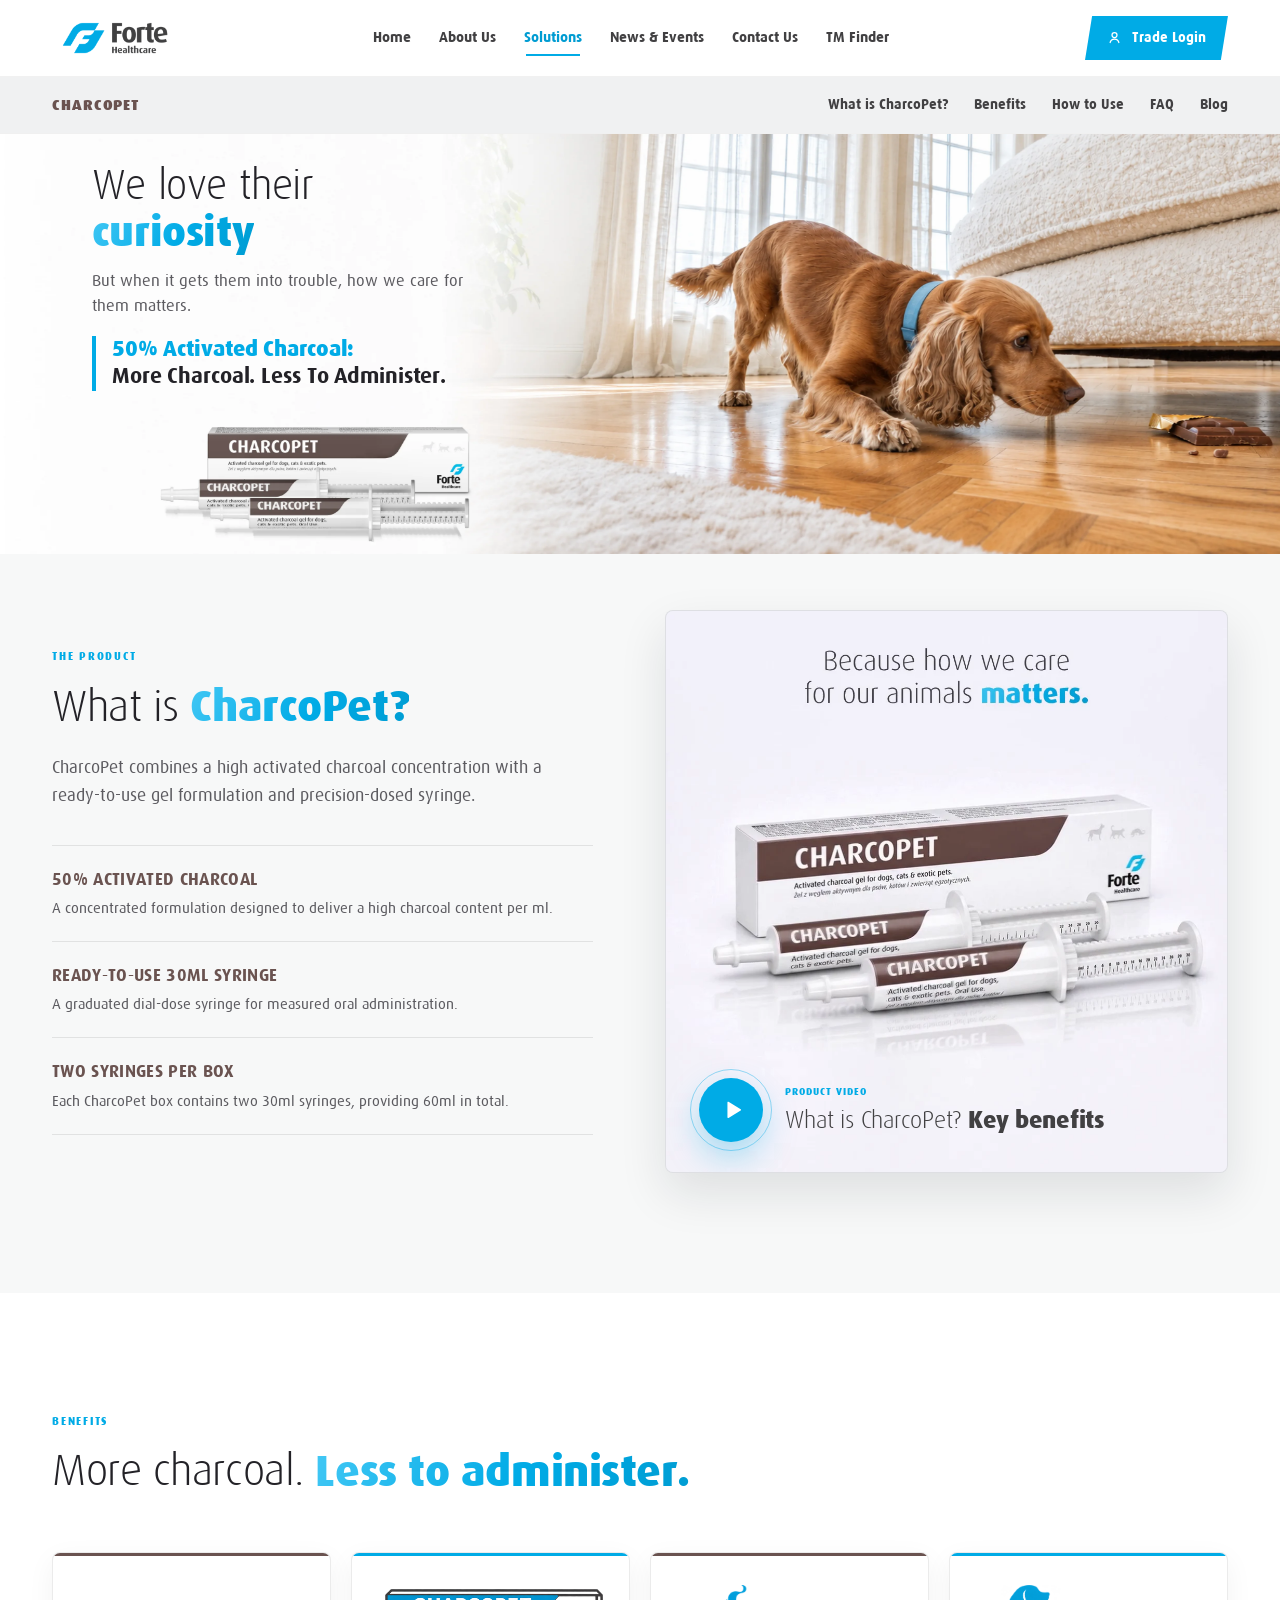
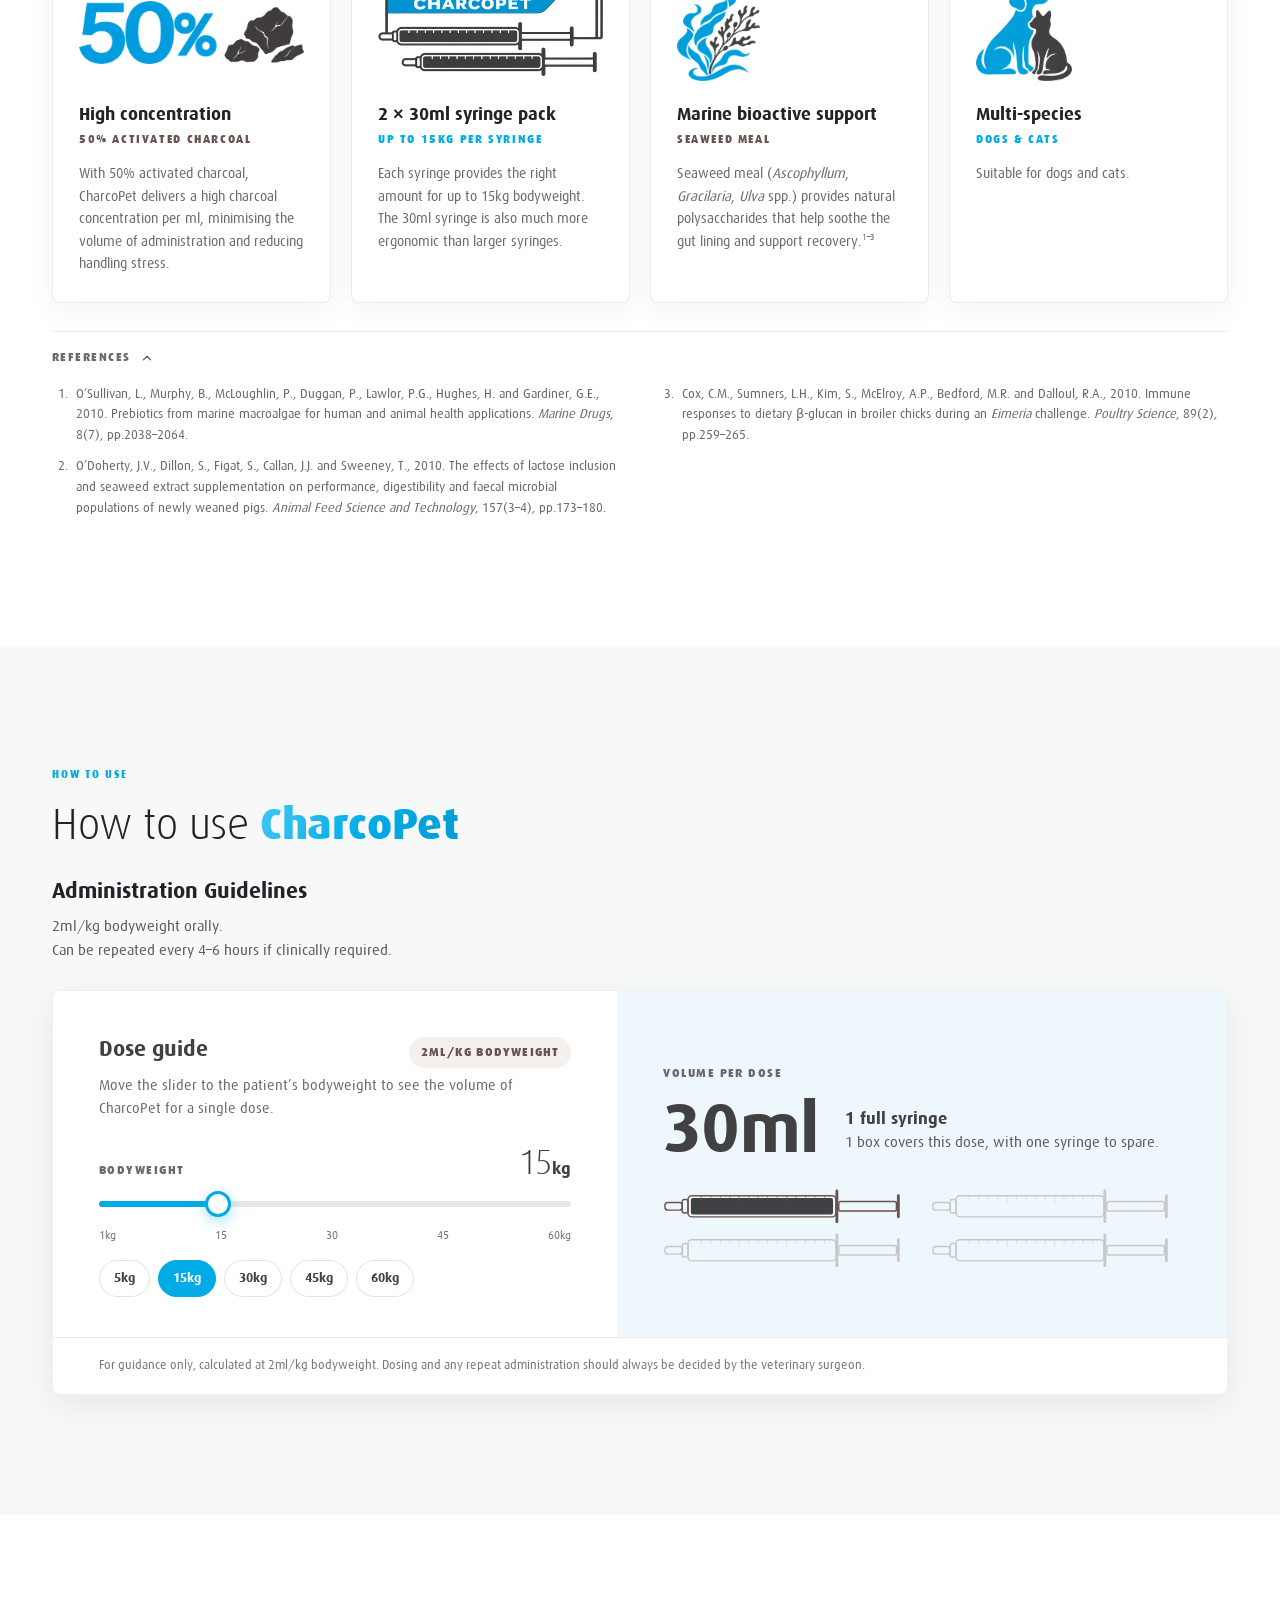
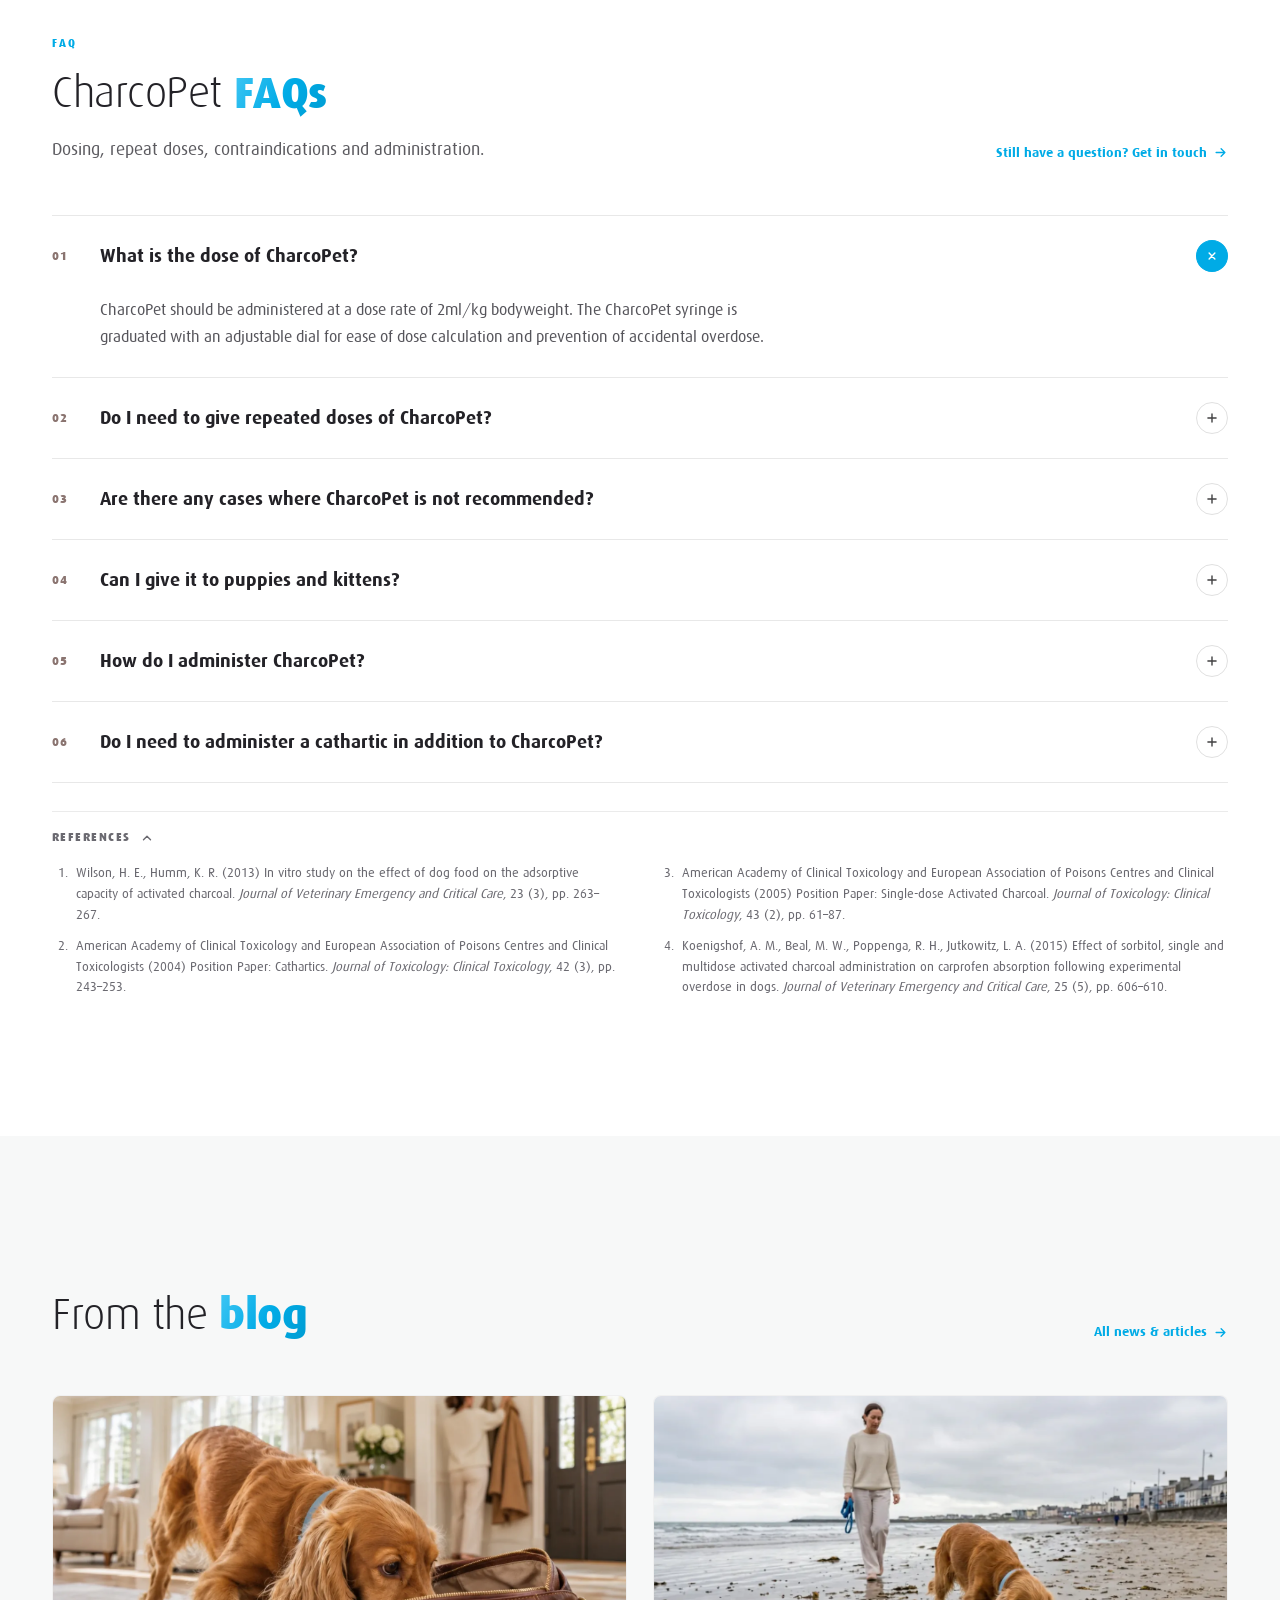
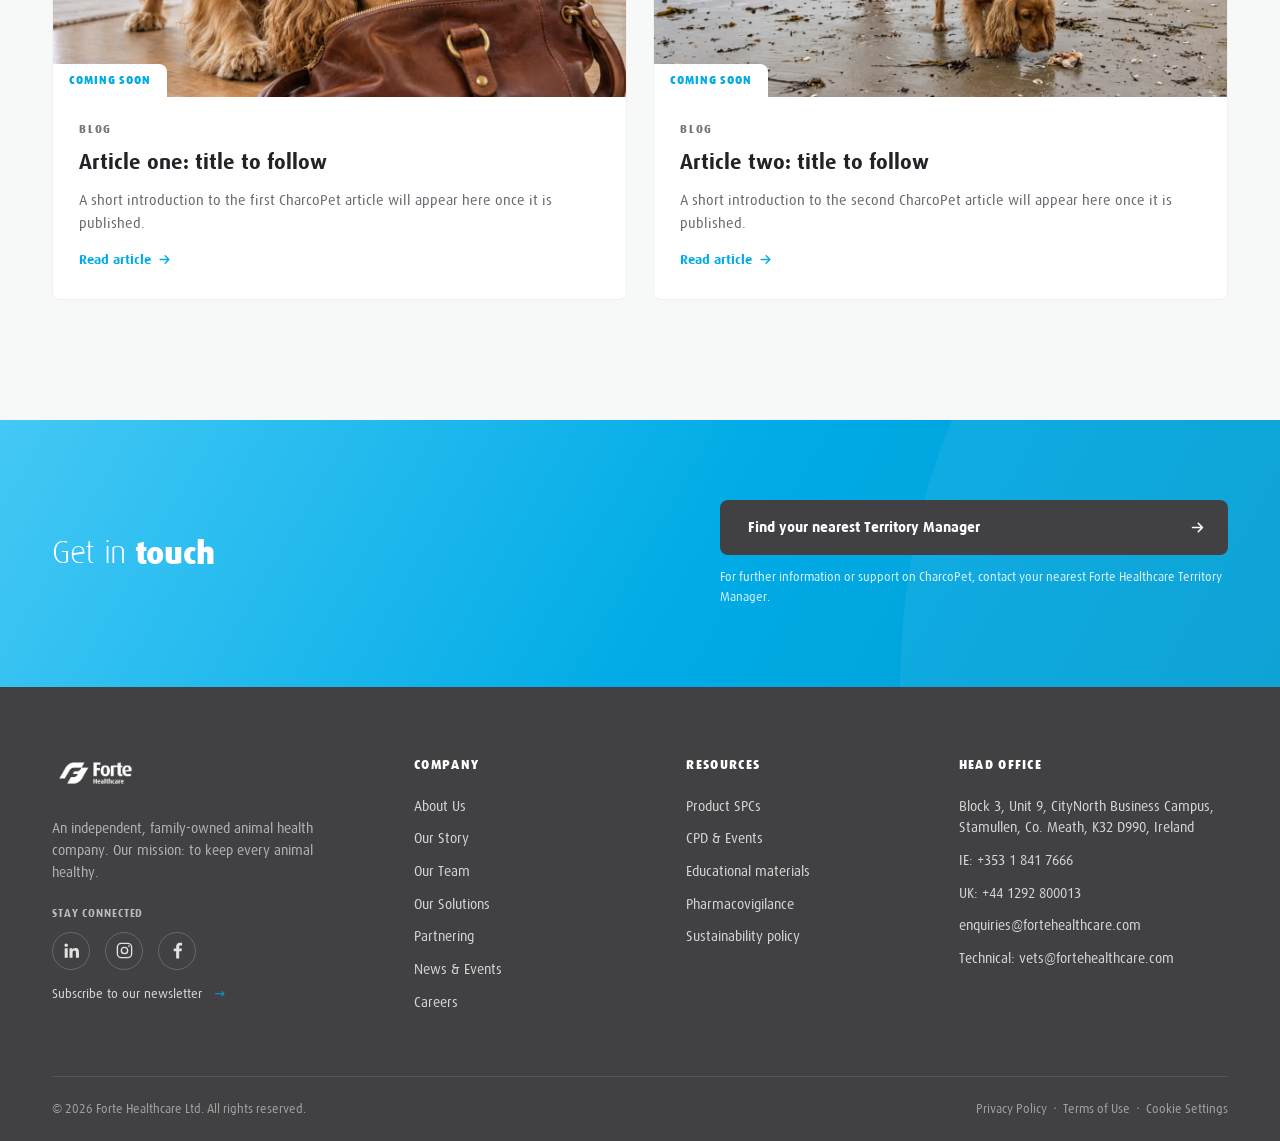
==== commit 643db4d0: "CharcoPet: bring in the new product video (22 s, per box) and its cover from the video branch Co-Aut" ====
--- a/charcopet/index.html
+++ b/charcopet/index.html
@@ -30,7 +30,7 @@
     comment above .cp-hero in charcopet.css - update them if the artwork moves.
   · Header/footer links point at the Forte concept site (absolute URLs) so this
     preview works on its own. Inside the site, swap them for relative paths.
-  · Product video: assets/video/charcopet-product.mp4 (square 1080 x 1080, 17 s, H.264,
+  · Product video: assets/video/charcopet-product.mp4 (square 1080 x 1080, 22 s, H.264,
     no sound) plays inside the card (data-play="inline"). To use another film, change
     data-video on .cp-video__frame; without data-play="inline" an embed URL or mp4
     opens in the pop-up player instead. An empty data-video shows "Video coming soon".
@@ -150,10 +150,10 @@
         </ul>
       </div>
 
-      <!-- Product video: square 1080x1080, 17 s, no sound; plays inside the card -->
+      <!-- Product video: square 1080x1080, 22 s, no sound; plays inside the card -->
       <figure class="cp-video cp-video--product reveal d2">
         <div class="cp-video__frame" data-video="assets/video/charcopet-product.mp4" data-play="inline" data-video-title="What is CharcoPet? Key benefits">
-          <img class="cp-video__cover" src="assets/img/product-cover.webp" width="1254" height="1254" alt="CharcoPet box with two 30ml dial-dose syringes" loading="lazy" decoding="async">
+          <img class="cp-video__cover" src="assets/img/video-poster.webp" width="1080" height="1080" alt="CharcoPet box with two 30ml dial-dose syringes" loading="lazy" decoding="async">
           <button class="cp-video__start" type="button">
             <span class="cp-video__soon">Video coming soon</span>
             <span class="cp-video__meta">
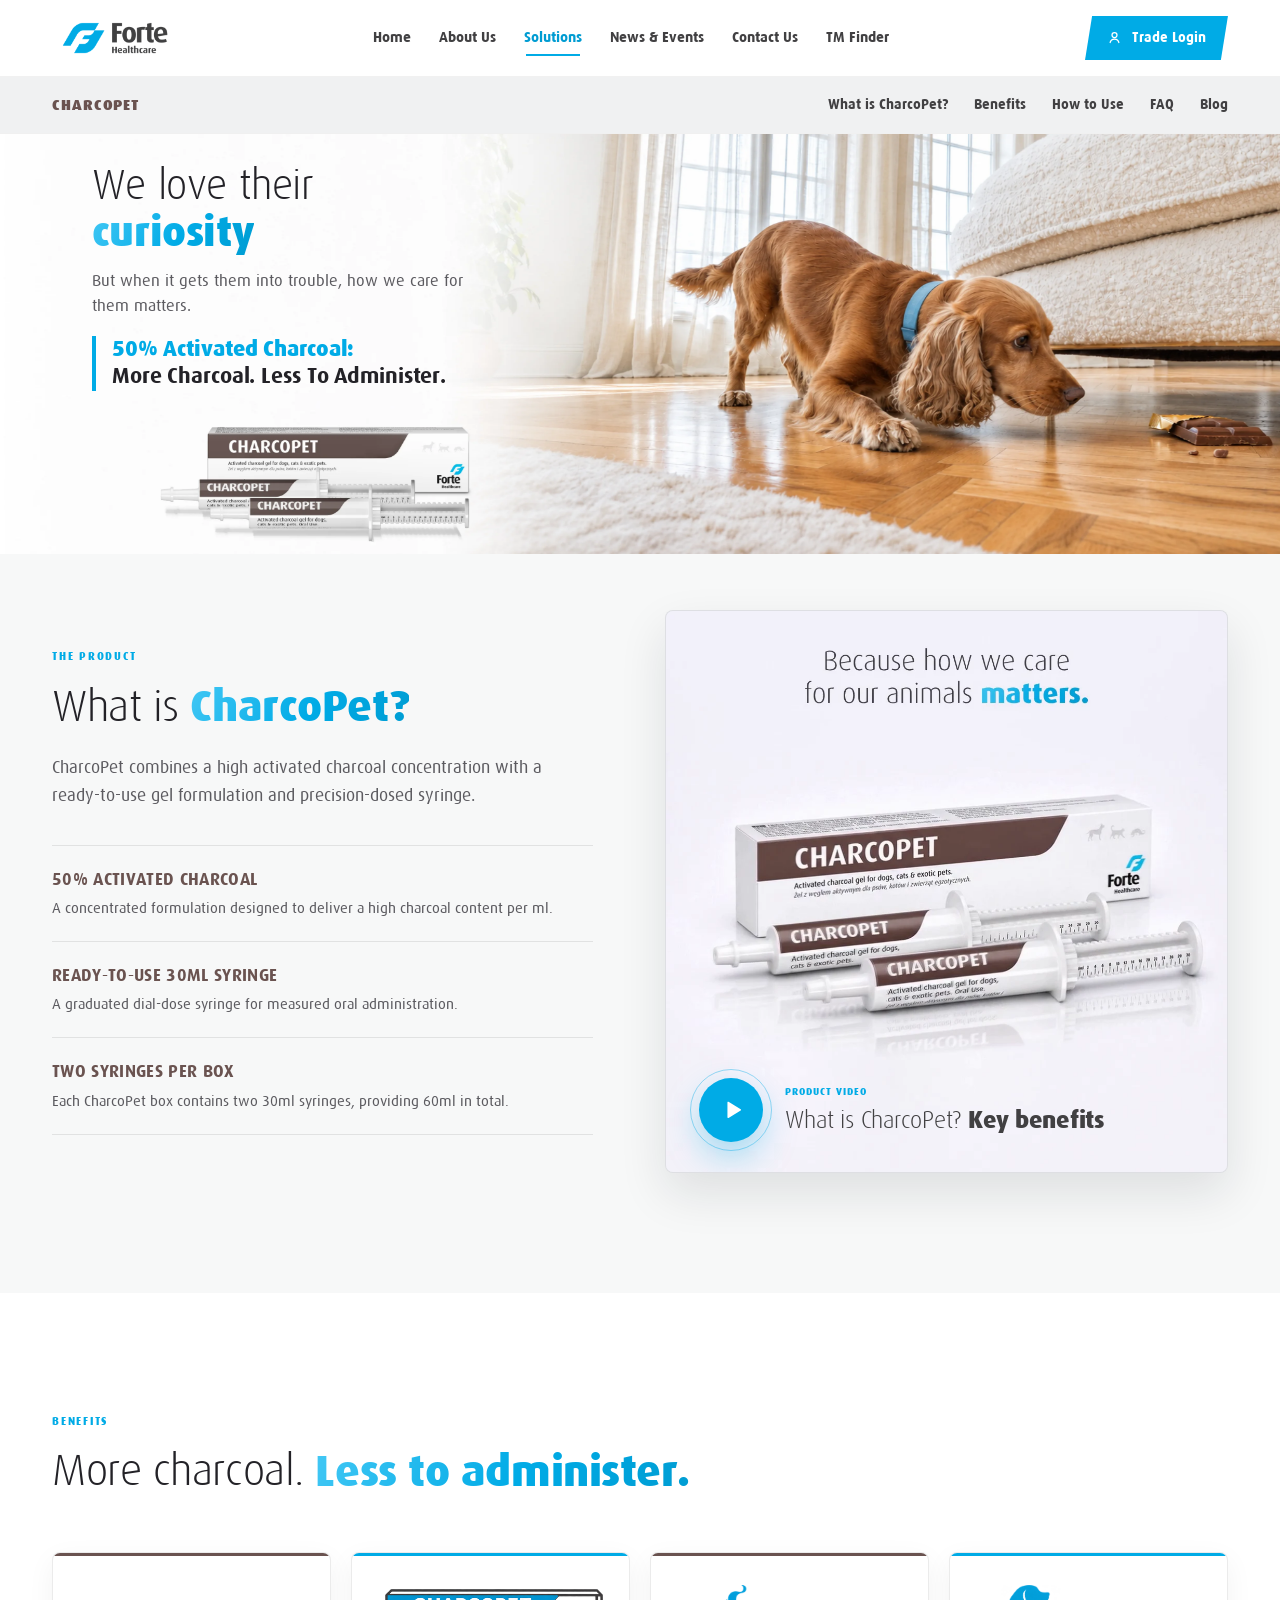
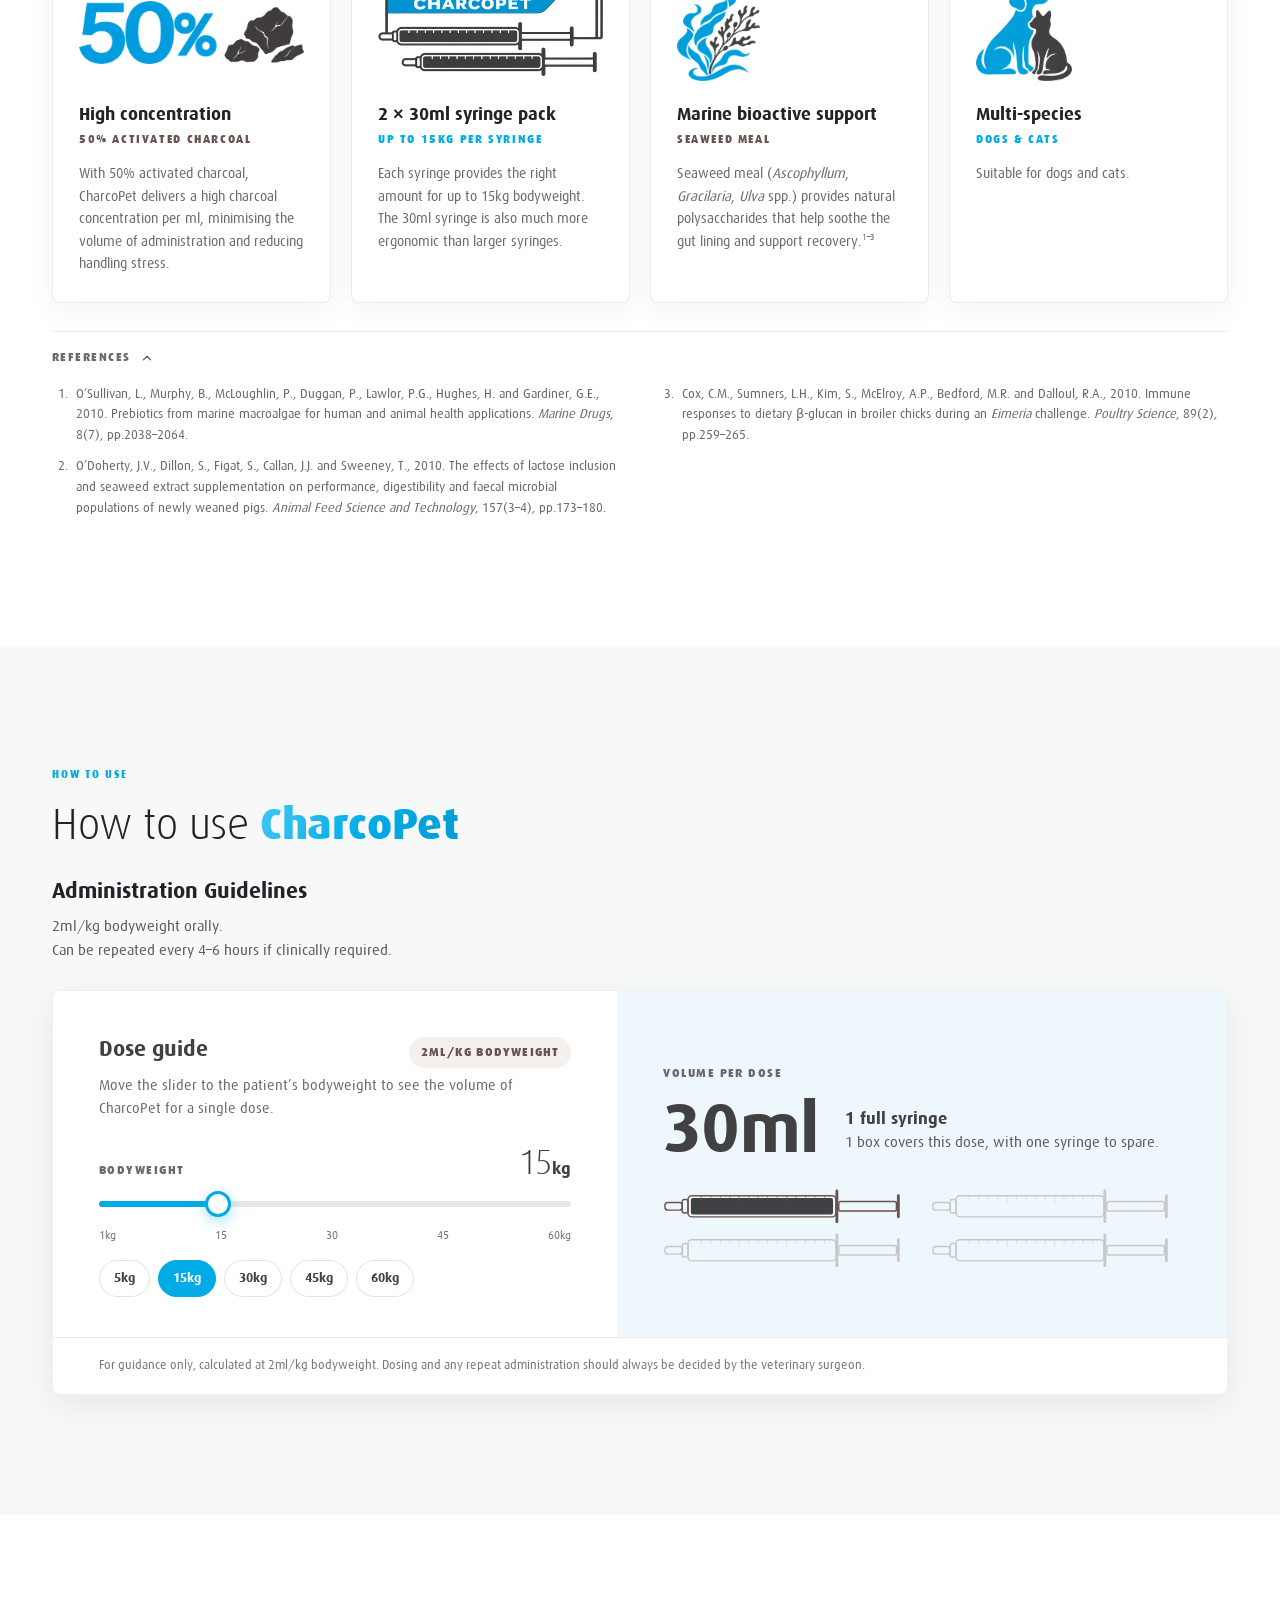
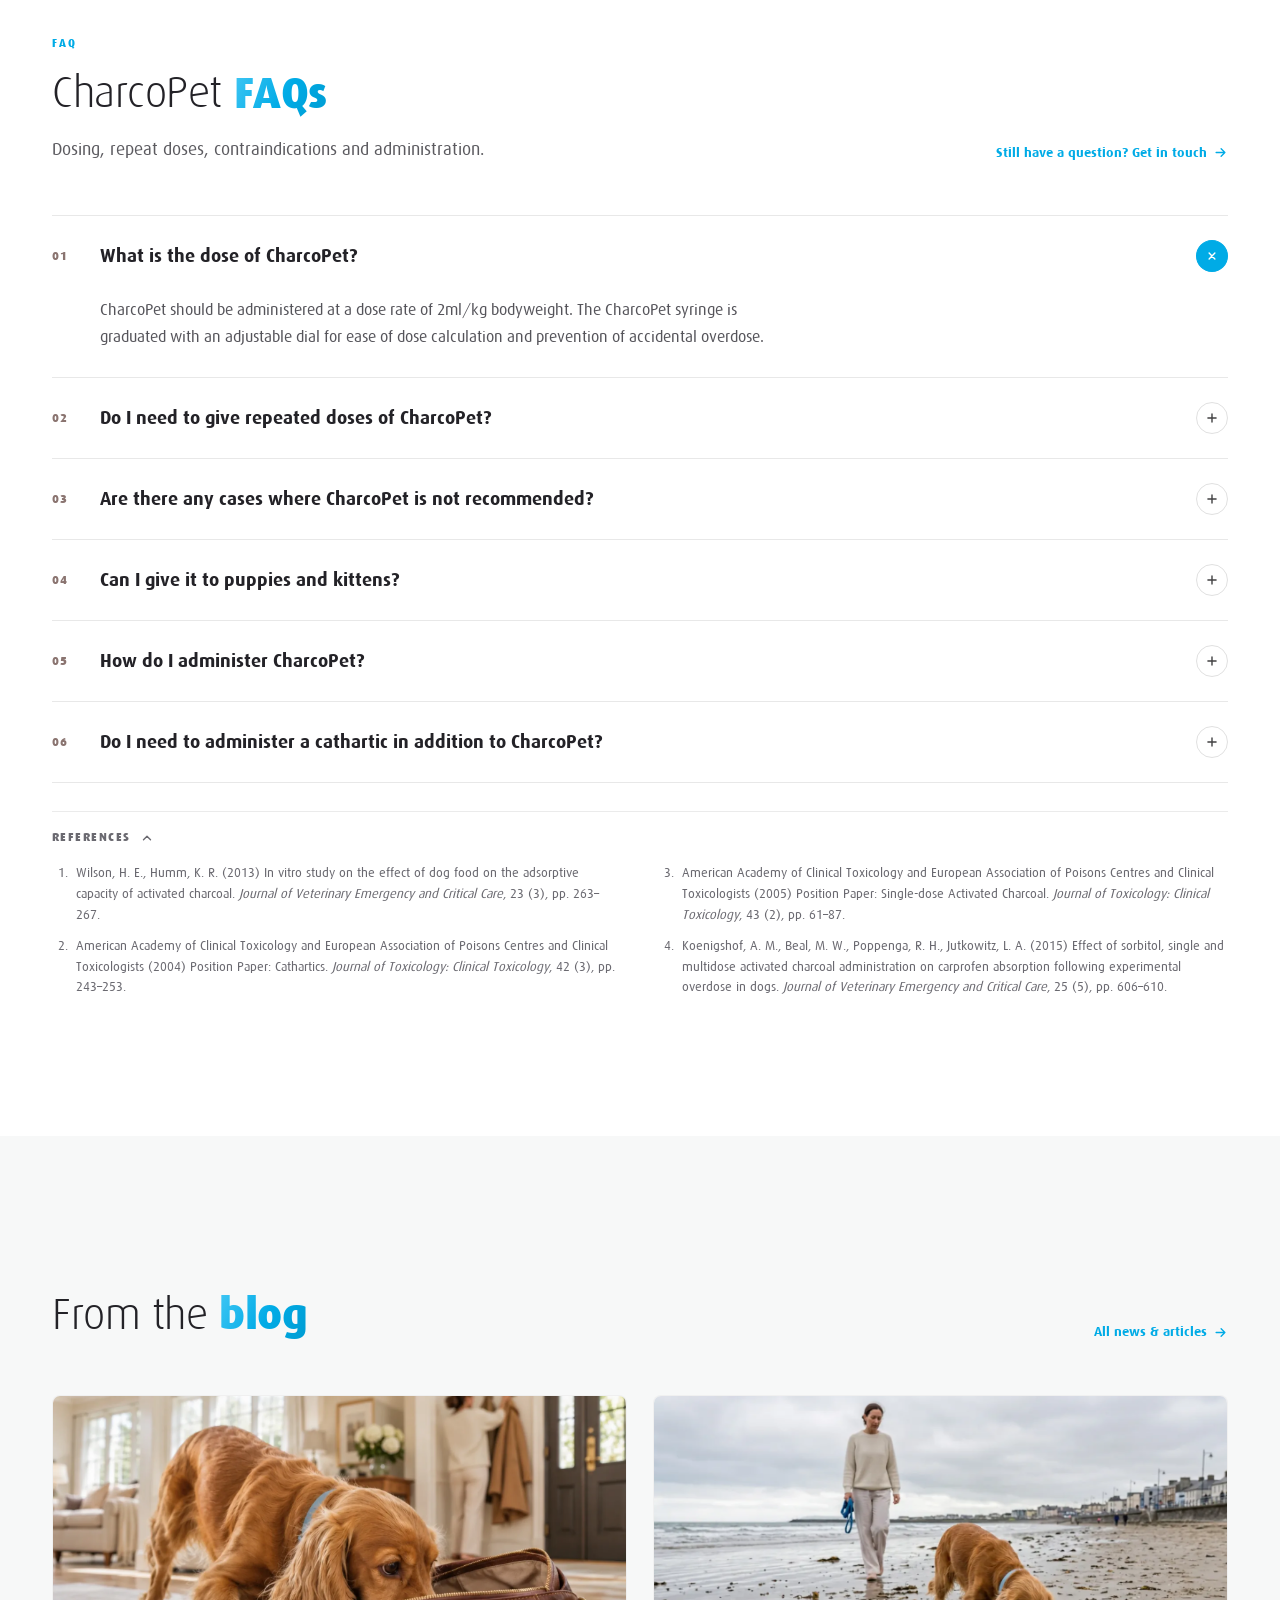
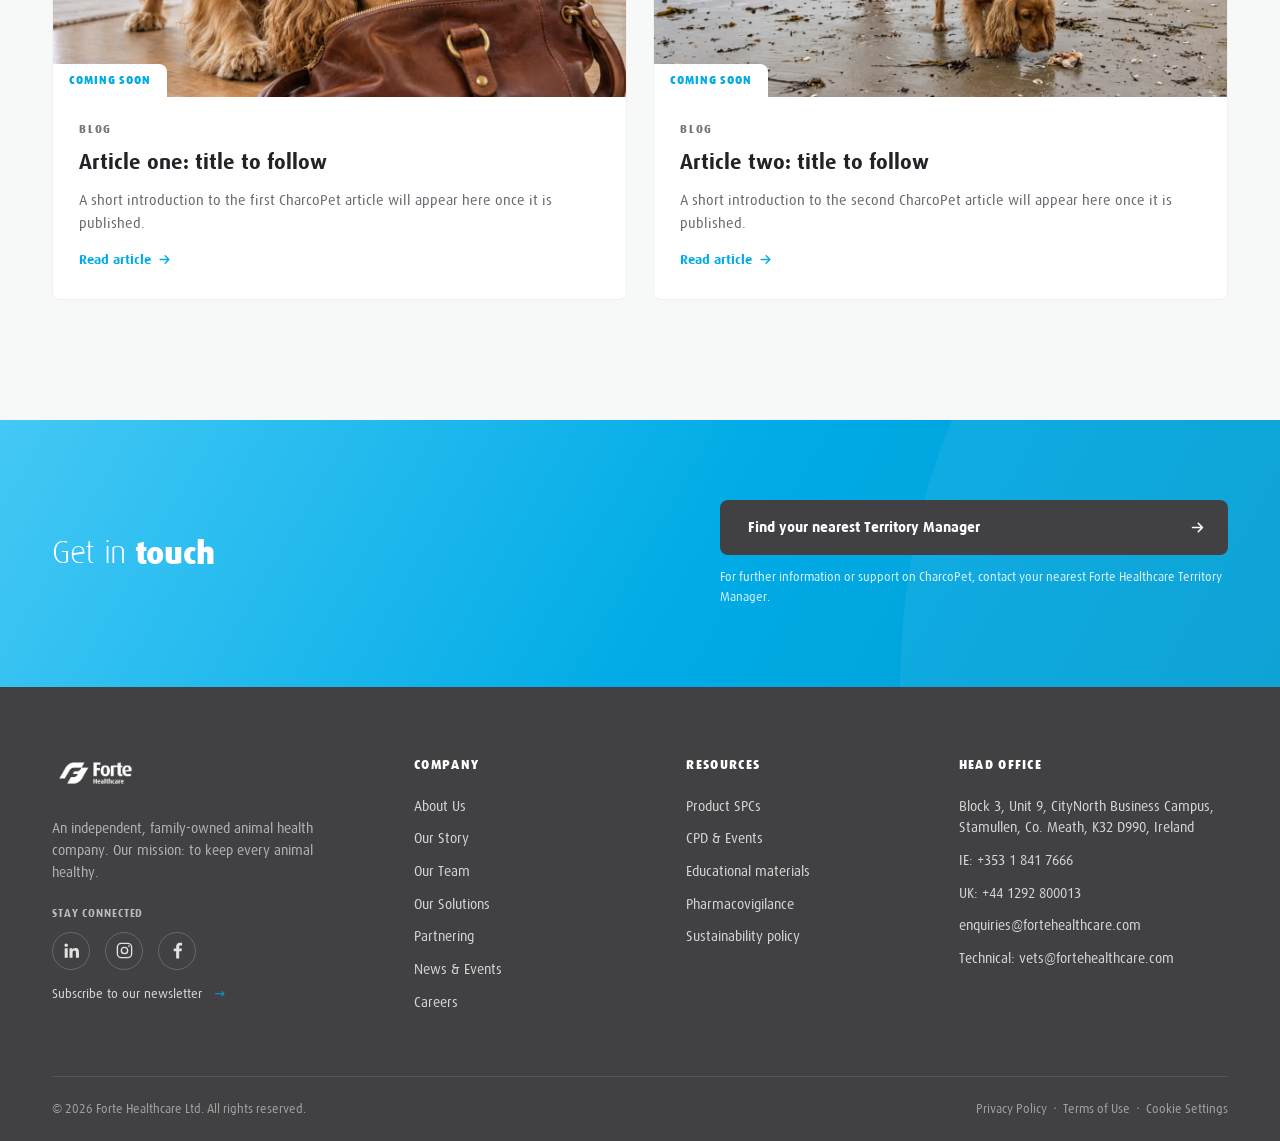
==== commit 6bccbf8c: "CharcoPet: final 18 s product video Co-Authored-By: Claude Opus 5.5 <noreply@anthropic.com> Claude-S" ====
--- a/charcopet/index.html
+++ b/charcopet/index.html
@@ -30,7 +30,7 @@
     comment above .cp-hero in charcopet.css - update them if the artwork moves.
   · Header/footer links point at the Forte concept site (absolute URLs) so this
     preview works on its own. Inside the site, swap them for relative paths.
-  · Product video: assets/video/charcopet-product.mp4 (square 1080 x 1080, 22 s, H.264,
+  · Product video: assets/video/charcopet-product.mp4 (square 1080 x 1080, 18 s, H.264,
     no sound) plays inside the card (data-play="inline"). To use another film, change
     data-video on .cp-video__frame; without data-play="inline" an embed URL or mp4
     opens in the pop-up player instead. An empty data-video shows "Video coming soon".
@@ -150,7 +150,7 @@
         </ul>
       </div>
 
-      <!-- Product video: square 1080x1080, 22 s, no sound; plays inside the card -->
+      <!-- Product video: square 1080x1080, 18 s, no sound; plays inside the card -->
       <figure class="cp-video cp-video--product reveal d2">
         <div class="cp-video__frame" data-video="assets/video/charcopet-product.mp4" data-play="inline" data-video-title="What is CharcoPet? Key benefits">
           <img class="cp-video__cover" src="assets/img/video-poster.webp" width="1080" height="1080" alt="CharcoPet box with two 30ml dial-dose syringes" loading="lazy" decoding="async">
